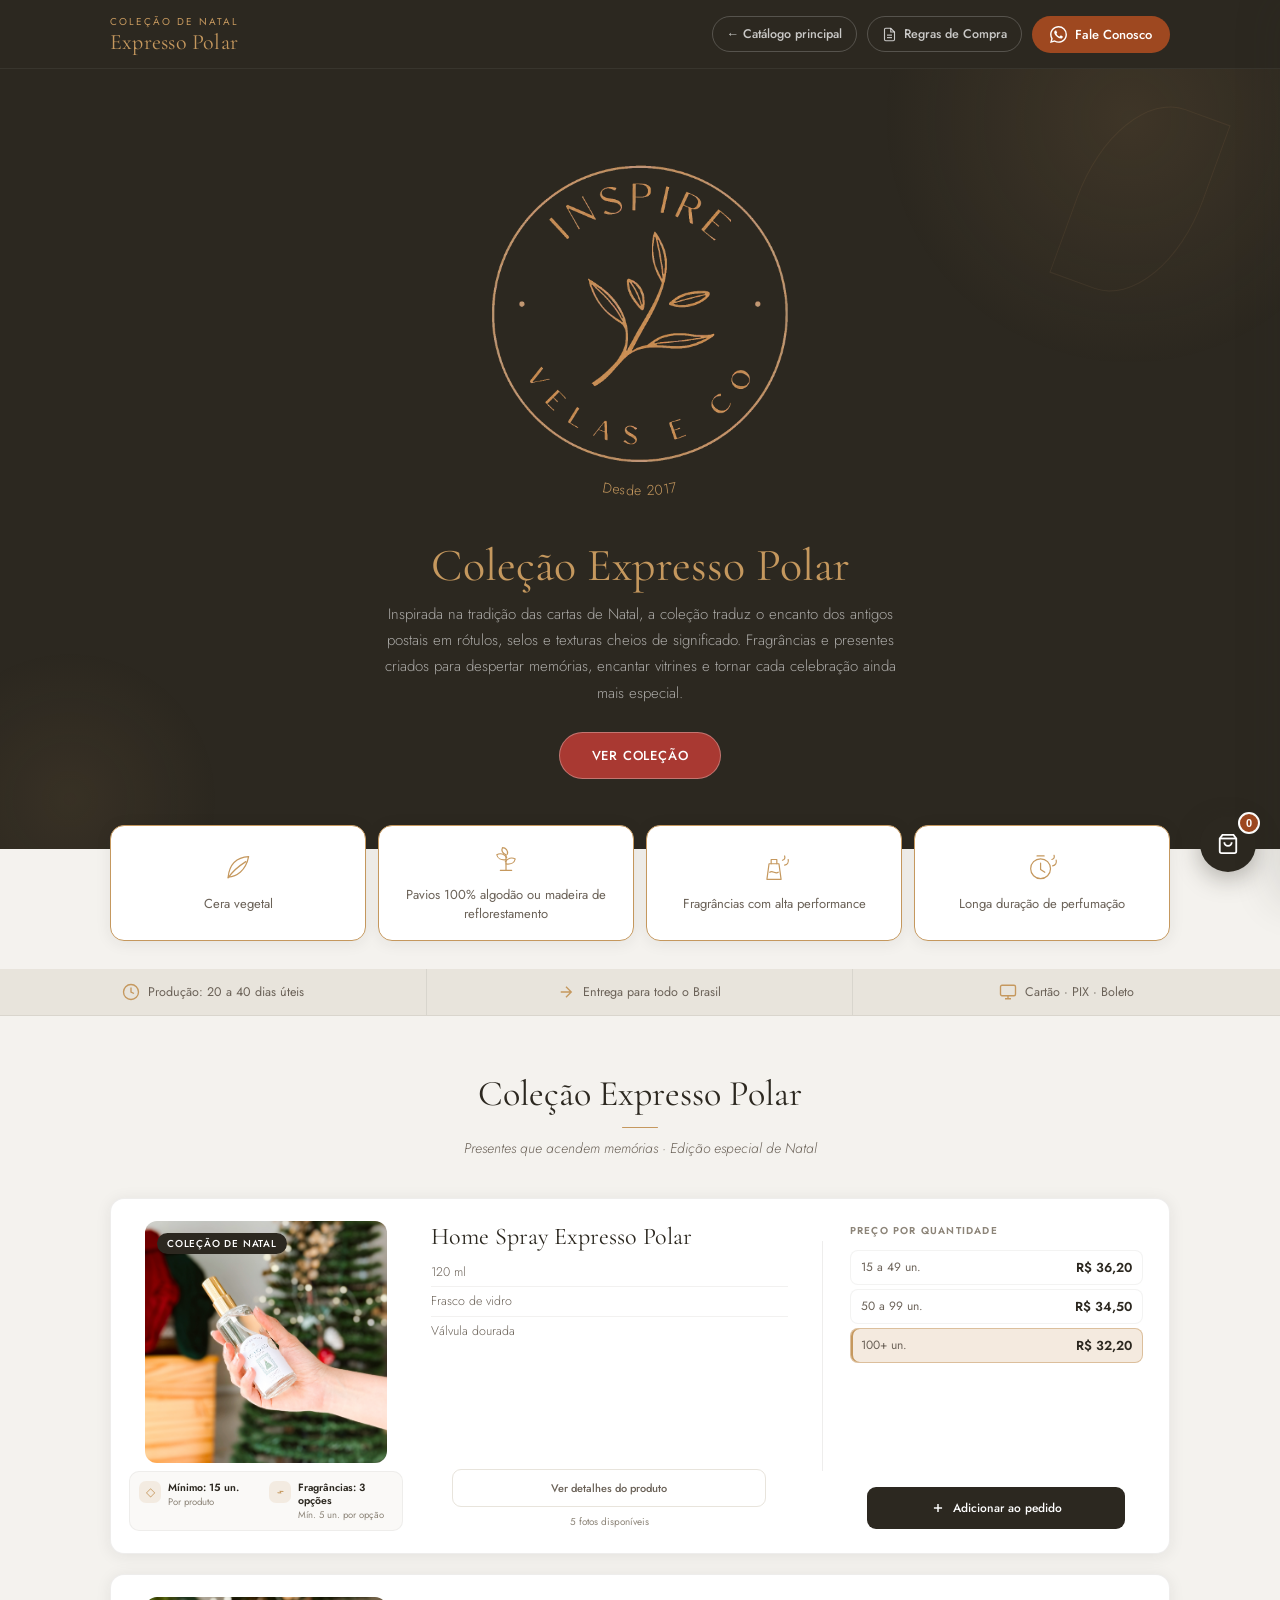
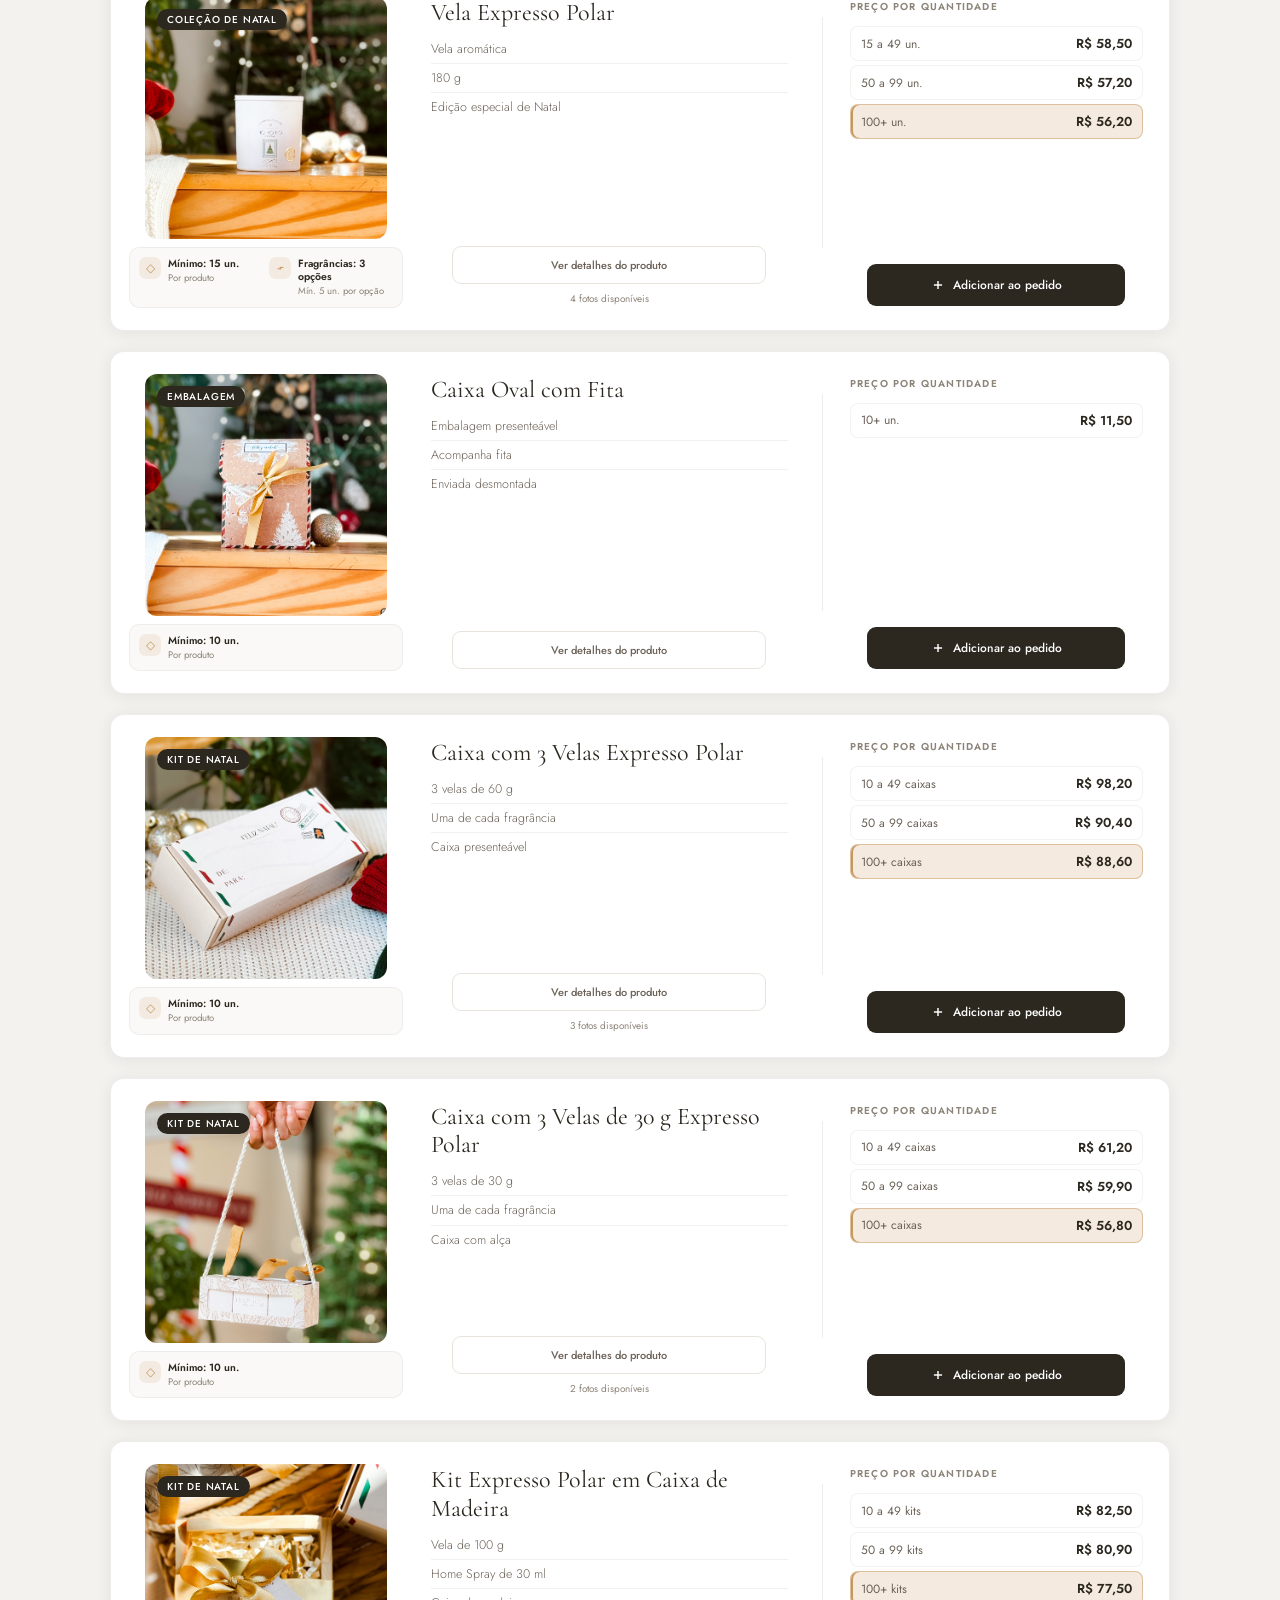
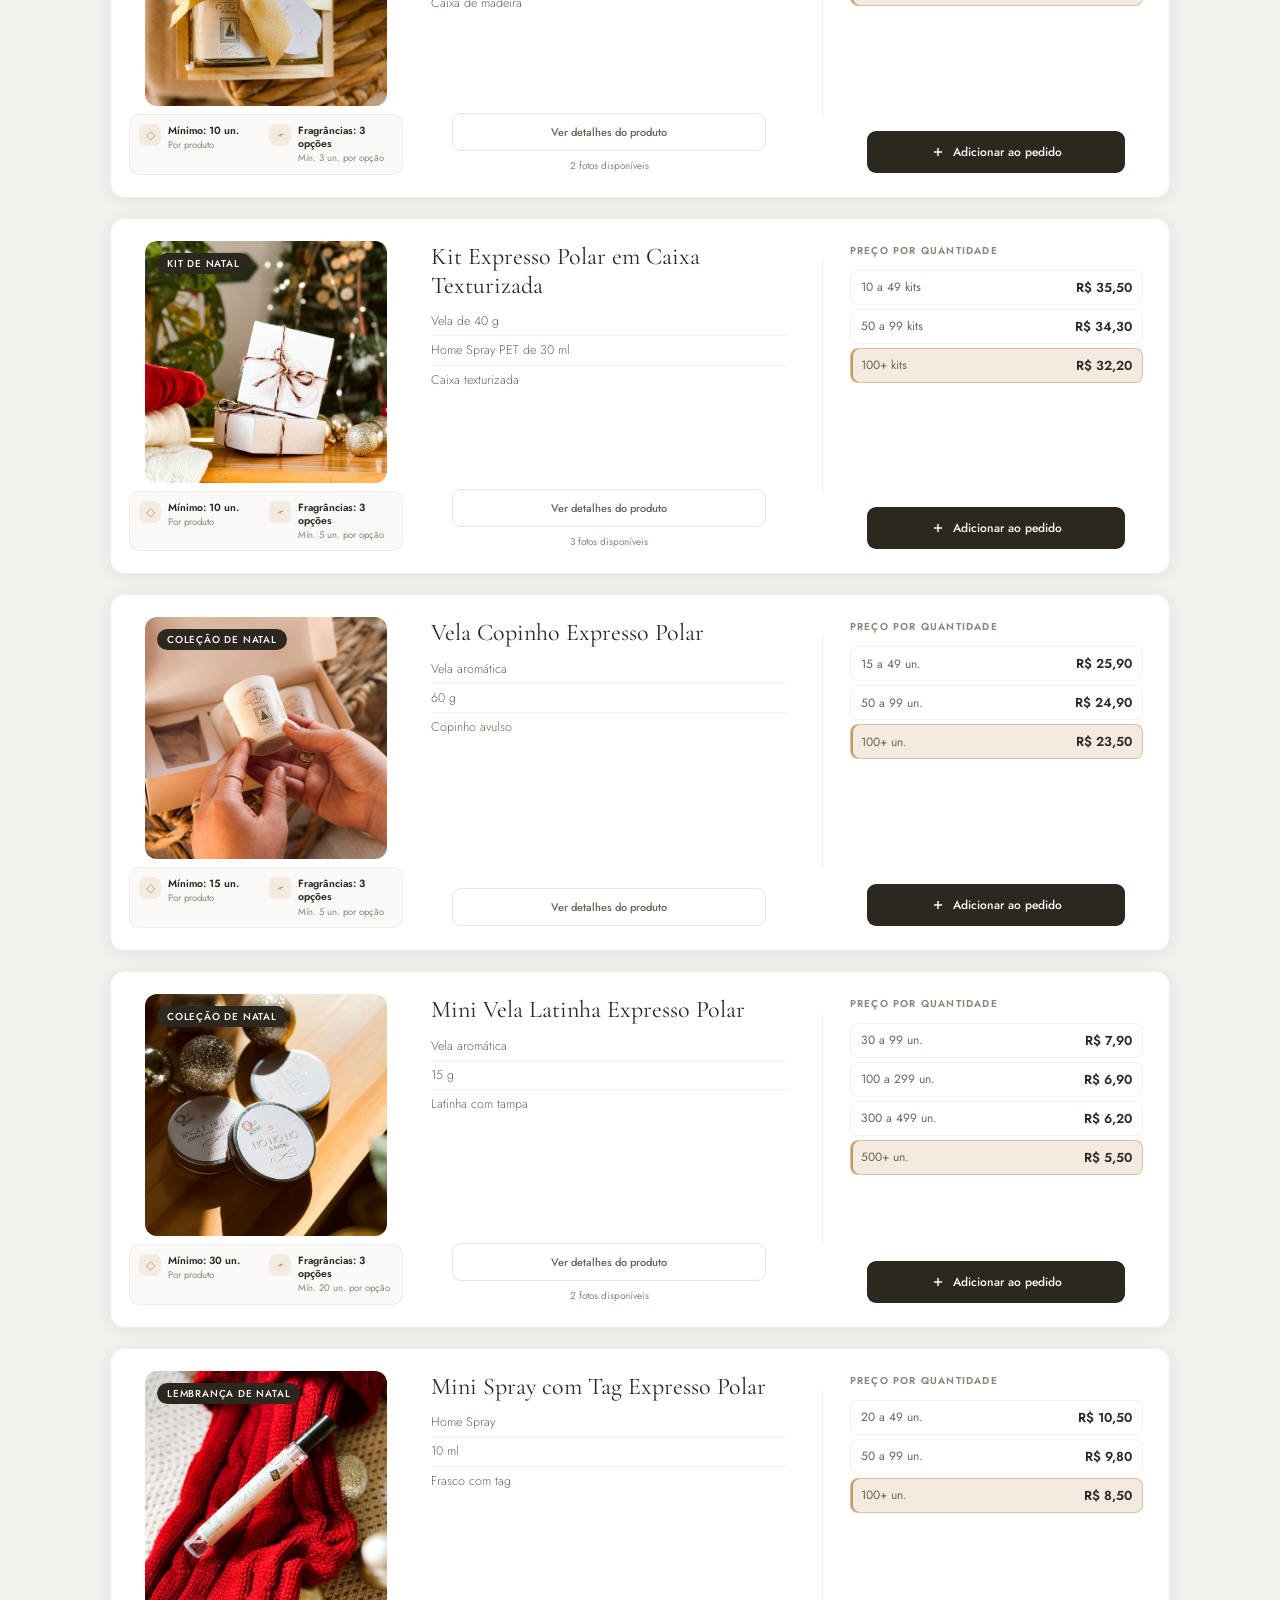
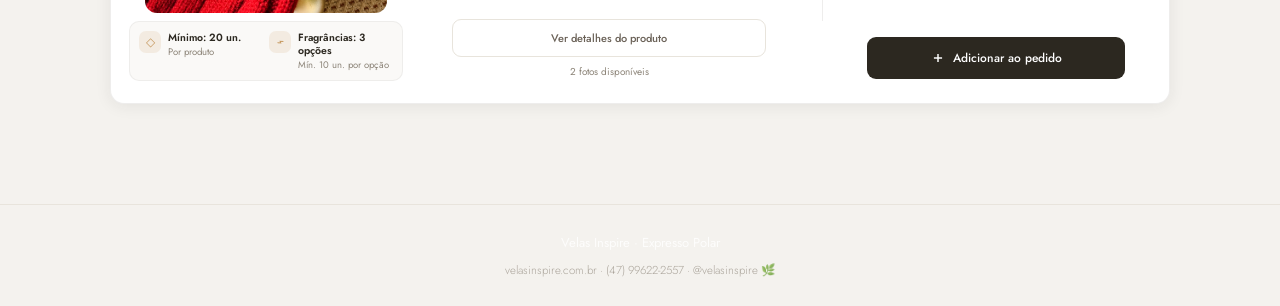
==== expresso-polar.html @ 855b92b9 "Ajuste fotos" ====
<!DOCTYPE html>
<html lang="pt-BR">
<head>
  <meta charset="UTF-8" />
  <meta name="viewport" content="width=device-width, initial-scale=1.0" />
  <title>Expresso Polar — Coleção de Natal | Velas Inspire</title>
  <link rel="icon" type="image/png" href="assets/images/brand/favicon-inspire.png" />
  <link rel="apple-touch-icon" href="assets/images/brand/favicon-inspire.png" />
  <link rel="stylesheet" href="css/styles.css" />
  <link rel="preconnect" href="https://fonts.googleapis.com">
  <link rel="preconnect" href="https://fonts.gstatic.com" crossorigin>
  <link href="https://fonts.googleapis.com/css2?family=Cormorant+Garamond:ital,wght@0,300;0,400;0,600;1,300;1,400&family=Jost:wght@300;400;500;600&display=swap" rel="stylesheet">
</head>
<body data-catalog="christmas">

  <header class="header">
    <div class="header-inner">
      <div class="brand">
        <span class="brand-eyebrow">Coleção de Natal</span>
        <h1 class="brand-name">Expresso Polar</h1>
      </div>
      <div class="header-actions"><a href="index.html" class="btn-header-rules">← Catálogo principal</a>
        <a href="regras.html" class="btn-header-rules">
          <svg viewBox="0 0 24 24" fill="none" stroke="currentColor" stroke-width="1.8" width="15" height="15"><path d="M14 2H6a2 2 0 00-2 2v16a2 2 0 002 2h12a2 2 0 002-2V8z"/><polyline points="14 2 14 8 20 8"/><line x1="16" y1="13" x2="8" y2="13"/><line x1="16" y1="17" x2="8" y2="17"/></svg>
          <span>Regras de Compra</span>
        </a>
        <a href="#" class="btn-header-wa" id="btn-header-wa">
          <svg viewBox="0 0 24 24" fill="currentColor" width="17" height="17"><path d="M17.472 14.382c-.297-.149-1.758-.867-2.03-.967-.273-.099-.471-.148-.67.15-.197.297-.767.966-.94 1.164-.173.199-.347.223-.644.075-.297-.15-1.255-.463-2.39-1.475-.883-.788-1.48-1.761-1.653-2.059-.173-.297-.018-.458.13-.606.134-.133.298-.347.446-.52.149-.174.198-.298.298-.497.099-.198.05-.371-.025-.52-.075-.149-.669-1.612-.916-2.207-.242-.579-.487-.5-.669-.51-.173-.008-.371-.01-.57-.01-.198 0-.52.074-.792.372-.272.297-1.04 1.016-1.04 2.479 0 1.462 1.065 2.875 1.213 3.074.149.198 2.096 3.2 5.077 4.487.709.306 1.262.489 1.694.625.712.227 1.36.195 1.871.118.571-.085 1.758-.719 2.006-1.413.248-.694.248-1.289.173-1.413-.074-.124-.272-.198-.57-.347m-5.421 7.403h-.004a9.87 9.87 0 01-5.031-1.378l-.361-.214-3.741.982.998-3.648-.235-.374a9.86 9.86 0 01-1.51-5.26c.001-5.45 4.436-9.884 9.888-9.884 2.64 0 5.122 1.03 6.988 2.898a9.825 9.825 0 012.893 6.994c-.003 5.45-4.437 9.884-9.885 9.884m8.413-18.297A11.815 11.815 0 0012.05 0C5.495 0 .16 5.335.157 11.892c0 2.096.547 4.142 1.588 5.945L.057 24l6.305-1.654a11.882 11.882 0 005.683 1.448h.005c6.554 0 11.89-5.335 11.893-11.893a11.821 11.821 0 00-3.48-8.413z"/></svg>
          <span>Fale Conosco</span>
        </a>
      </div>
    </div>
  </header>

  <section class="hero">
    <div class="hero-content">
      <div class="hero-brandmark">
        <img class="hero-logo" src="assets/images/brand/submarca-inspire-transparente-final.png" alt="Inspire Velas e Co." />
        <svg class="hero-since" viewBox="0 0 400 72" role="img" aria-label="Desde 2017">
          <defs>
            <path id="hero-since-curve" d="M 92 12 Q 200 62 308 12" />
          </defs>
          <text fill="#C5985E">
            <textPath href="#hero-since-curve" startOffset="50%" text-anchor="middle" fill="#C5985E">Desde 2017</textPath>
          </text>
        </svg>
      </div>
      <h2 class="christmas-hero-title">Coleção Expresso Polar</h2>
      <p class="hero-desc christmas-hero-copy" id="hero-desc">Inspirada na tradição das cartas de Natal, a coleção traduz o encanto dos antigos postais em rótulos, selos e texturas cheios de significado. Fragrâncias e presentes criados para despertar memórias, encantar vitrines e tornar cada celebração ainda mais especial.</p>
      <a href="#catalogo" class="btn-hero">Ver coleção</a>
    </div>
    <div class="hero-deco" aria-hidden="true">
      <div class="deco-circle deco-c1"></div>
      <div class="deco-circle deco-c2"></div>
      <div class="deco-leaf deco-l1"></div>
    </div>
  </section>

  <div class="brand-pillars" aria-label="Diferenciais dos produtos">
    <div class="brand-pillar">
      <svg viewBox="0 0 48 48" aria-hidden="true">
        <path d="M39 8C23 9 12 18 10 37c12-1 25-9 29-29Z" />
        <path d="M10 38c6-9 14-16 25-23" />
      </svg>
      <span>Cera vegetal</span>
    </div>
    <div class="brand-pillar">
      <svg viewBox="0 0 48 48" aria-hidden="true">
        <path d="M24 40V18" />
        <path d="M24 18c-5-2-7-6-5-10 5 0 8 4 7 9" />
        <path d="M24 25c-7 1-12-2-13-7 5-3 11-1 14 4" />
        <path d="M24 31c7 1 12-2 13-7-5-3-11-1-14 4" />
        <path d="M16 40h16" />
      </svg>
      <span>Pavios 100% algodão ou madeira de reflorestamento</span>
    </div>
    <div class="brand-pillar">
      <svg viewBox="0 0 48 48" aria-hidden="true">
        <path d="M17 18h14l3 22H14l3-22Z" />
        <path d="M20 18v-6h8v6" />
        <path d="M18 30c4-3 8 3 12 0" />
        <path d="M36 13c3-1 4-3 3-6M39 20c4-1 6-4 5-8" />
      </svg>
      <span>Fragrâncias com alta performance</span>
    </div>
    <div class="brand-pillar">
      <svg viewBox="0 0 48 48" aria-hidden="true">
        <circle cx="22" cy="25" r="14" />
        <path d="M22 17v9l6 4M17 7h10" />
        <path d="M38 12c3-1 4-3 3-6M39 21c4-1 6-4 5-8" />
      </svg>
      <span>Longa duração de perfumação</span>
    </div>
  </div>

  <div class="info-banners">
    <div class="info-item">
      <svg viewBox="0 0 24 24" fill="none" stroke="currentColor" stroke-width="1.8" width="18" height="18"><circle cx="12" cy="12" r="10"/><path d="M12 6v6l4 2"/></svg>
      <span>Produção: 20 a 40 dias úteis</span>
    </div>
    <div class="info-item">
      <svg viewBox="0 0 24 24" fill="none" stroke="currentColor" stroke-width="1.8" width="18" height="18"><path d="M5 12h14M12 5l7 7-7 7"/></svg>
      <span>Entrega para todo o Brasil</span>
    </div>
    <div class="info-item">
      <svg viewBox="0 0 24 24" fill="none" stroke="currentColor" stroke-width="1.8" width="18" height="18"><rect x="2" y="3" width="20" height="14" rx="2"/><path d="M8 21h8M12 17v4"/></svg>
      <span>Cartão · PIX · Boleto</span>
    </div>
  </div>


  <main class="catalog-section" id="catalogo">
    <div class="catalog-header">
      <h2 class="section-title">Coleção Expresso Polar</h2>
      <p class="section-sub">Presentes que acendem memórias · Edição especial de Natal</p>
    </div>
    <div class="products-grid" id="products-grid"></div>
  </main>

  <!-- CARRINHO -->
  <aside class="cart-panel" id="cart-panel" aria-label="Carrinho">
    <div class="cart-header">
      <h3>Seu pedido</h3>
      <button class="cart-close" id="cart-close" aria-label="Fechar">✕</button>
    </div>

    <div class="cart-purchase-type">
      <div class="cpt-label">
        <svg viewBox="0 0 24 24" fill="none" stroke="currentColor" stroke-width="1.8" width="14" height="14"><path d="M20 7H4a2 2 0 00-2 2v6a2 2 0 002 2h16a2 2 0 002-2V9a2 2 0 00-2-2z"/><path d="M16 21V5a2 2 0 00-2-2h-4a2 2 0 00-2 2v16"/></svg>
        Tipo de compra
      </div>
      <div class="cpt-selector">
        <button class="cpt-btn cpt-btn--active" id="cpt-inspire" onclick="setPurchaseType('inspire')">Inspire</button>
        <button class="cpt-btn" id="cpt-whitelabel" onclick="setPurchaseType('whitelabel')">White Label</button>
      </div>
      <div class="cpt-rules" id="cpt-rules">
        <span id="cpt-rule-text"></span>
        <a href="regras.html" class="cpt-rules-link" target="_blank">Ver todas as regras →</a>
      </div>
    </div>

    <div class="order-progress" id="order-progress">
      <div class="order-progress-top">
        <span class="order-progress-label">Faltam <strong id="order-missing">R$ 0,00</strong> para o pedido mínimo</span>
        <span class="order-progress-min" id="order-progress-min"></span>
      </div>
      <div class="order-progress-bar-wrap">
        <div class="order-progress-bar" id="order-progress-bar" style="width:0%"></div>
      </div>
    </div>

    <div class="cart-items" id="cart-items">
      <p class="cart-empty">Nenhum produto adicionado ainda.</p>
    </div>

    <div class="cart-footer">
      <div class="cart-total-row">
        <span>Total estimado</span>
        <strong id="cart-total">R$ 0,00</strong>
      </div>
      <label class="cart-rules-check">
        <input type="checkbox" id="cart-rules-agreed" onchange="renderCart()" />
        <span>Li e concordo com as <a href="regras.html" target="_blank">Regras de Compra</a></span>
      </label>
      <button class="btn-whatsapp-cart" id="btn-whatsapp-cart" disabled>
        <svg viewBox="0 0 24 24" fill="currentColor" width="20" height="20"><path d="M17.472 14.382c-.297-.149-1.758-.867-2.03-.967-.273-.099-.471-.148-.67.15-.197.297-.767.966-.94 1.164-.173.199-.347.223-.644.075-.297-.15-1.255-.463-2.39-1.475-.883-.788-1.48-1.761-1.653-2.059-.173-.297-.018-.458.13-.606.134-.133.298-.347.446-.52.149-.174.198-.298.298-.497.099-.198.05-.371-.025-.52-.075-.149-.669-1.612-.916-2.207-.242-.579-.487-.5-.669-.51-.173-.008-.371-.01-.57-.01-.198 0-.52.074-.792.372-.272.297-1.04 1.016-1.04 2.479 0 1.462 1.065 2.875 1.213 3.074.149.198 2.096 3.2 5.077 4.487.709.306 1.262.489 1.694.625.712.227 1.36.195 1.871.118.571-.085 1.758-.719 2.006-1.413.248-.694.248-1.289.173-1.413-.074-.124-.272-.198-.57-.347m-5.421 7.403h-.004a9.87 9.87 0 01-5.031-1.378l-.361-.214-3.741.982.998-3.648-.235-.374a9.86 9.86 0 01-1.51-5.26c.001-5.45 4.436-9.884 9.888-9.884 2.64 0 5.122 1.03 6.988 2.898a9.825 9.825 0 012.893 6.994c-.003 5.45-4.437 9.884-9.885 9.884m8.413-18.297A11.815 11.815 0 0012.05 0C5.495 0 .16 5.335.157 11.892c0 2.096.547 4.142 1.588 5.945L.057 24l6.305-1.654a11.882 11.882 0 005.683 1.448h.005c6.554 0 11.89-5.335 11.893-11.893a11.821 11.821 0 00-3.48-8.413z"/></svg>
        Enviar pedido pelo WhatsApp
      </button>
      <p class="cart-note" id="cart-note">Pedido mínimo Inspire: R$ 1.000,00 · Produção iniciada após confirmação.</p>
    </div>
  </aside>

  <div class="overlay" id="overlay"></div>

  <button class="fab-cart" id="fab-cart" aria-label="Abrir carrinho">
    <svg viewBox="0 0 24 24" fill="none" stroke="currentColor" stroke-width="2" width="22" height="22"><path d="M6 2L3 6v14a2 2 0 002 2h14a2 2 0 002-2V6l-3-4z"/><line x1="3" y1="6" x2="21" y2="6"/><path d="M16 10a4 4 0 01-8 0"/></svg>
    <span class="fab-badge" id="fab-badge">0</span>
  </button>

  <!-- MODAL EDITORIAL — DETALHES DO PRODUTO -->
  <div class="details-modal-overlay" id="details-modal-overlay">
    <article class="details-modal" role="dialog" aria-modal="true" aria-labelledby="details-modal-name">
      <button class="details-modal-close" id="details-modal-close" type="button" aria-label="Fechar detalhes">✕</button>
      <div class="details-modal-gallery">
        <div class="details-modal-main-image">
          <img id="details-modal-main-image" src="" alt="">
        </div>
        <div class="details-modal-thumbs" id="details-modal-thumbs"></div>
      </div>
      <div class="details-modal-content">
        <span class="details-modal-tag" id="details-modal-tag"></span>
        <h2 id="details-modal-name"></h2>
        <div class="details-modal-summary" id="details-modal-summary"></div>
        <div class="details-modal-section" id="details-modal-benefits" hidden></div>
        <div class="details-modal-section" id="details-modal-usage" hidden></div>
        <div class="details-modal-section" id="details-modal-care" hidden></div>
        <div class="details-modal-tip" id="details-modal-tip" hidden></div>
        <div class="details-modal-technical">
          <h4>Características</h4>
          <p id="details-modal-technical"></p>
        </div>
        <button class="details-modal-add" id="details-modal-add" type="button">
          <svg viewBox="0 0 24 24" fill="none" stroke="currentColor" stroke-width="2.5" width="15" height="15"><line x1="12" y1="5" x2="12" y2="19"/><line x1="5" y1="12" x2="19" y2="12"/></svg>
          Adicionar ao pedido
        </button>
      </div>
    </article>
  </div>

  <!-- MODAL PRODUTO -->
  <div class="product-modal-overlay" id="product-modal-overlay">
    <div class="product-modal" id="product-modal">
      <button class="modal-close">✕</button>
      <div class="modal-img-wrap" id="modal-gallery">
        <div class="modal-gallery-track" id="modal-gallery-track"></div>
        <button class="modal-gallery-arrow modal-gallery-arrow--prev" id="modal-gallery-prev" type="button" aria-label="Foto anterior">‹</button>
        <button class="modal-gallery-arrow modal-gallery-arrow--next" id="modal-gallery-next" type="button" aria-label="Próxima foto">›</button>
        <div class="modal-gallery-dots" id="modal-gallery-dots" aria-label="Navegação das fotos"></div>
      </div>
      <div class="modal-body">
        <div class="modal-tag" id="modal-tag"></div>
        <h3 class="modal-name" id="modal-name"></h3>
        <p class="modal-detail" id="modal-detail"></p>

        <!-- Seletor de tipo de compra no modal -->
        <div class="modal-purchase-type" id="modal-purchase-type">
          <div class="mpt-header">
            <svg viewBox="0 0 24 24" fill="none" stroke="currentColor" stroke-width="1.8" width="14" height="14"><path d="M20 7H4a2 2 0 00-2 2v6a2 2 0 002 2h16a2 2 0 002-2V9a2 2 0 00-2-2z"/><path d="M16 21V5a2 2 0 00-2-2h-4a2 2 0 00-2 2v16"/></svg>
            <span>Tipo de compra <em class="mpt-required">*obrigatório</em></span>
          </div>
          <div class="mpt-selector">
            <button class="mpt-btn" id="mpt-inspire" onclick="setModalPurchaseType('inspire')">
              <strong class="mpt-btn-title">Inspire</strong>
              <span class="mpt-btn-sub">Linha padrão</span>
            </button>
            <button class="mpt-btn" id="mpt-whitelabel" onclick="setModalPurchaseType('whitelabel')">
              <strong class="mpt-btn-title">White Label</strong>
              <span class="mpt-btn-sub">Personalizado</span>
            </button>
          </div>
          <div class="mpt-rules-info" id="mpt-rules-info" style="display:none">
            <div class="mpt-rule-item" id="mpt-rule-minqty">
              <svg viewBox="0 0 24 24" fill="none" stroke="currentColor" stroke-width="2" width="12" height="12"><path d="M20 7H4a2 2 0 00-2 2v6a2 2 0 002 2h16a2 2 0 002-2V9a2 2 0 00-2-2z"/></svg>
              <span id="mpt-rule-minqty-text"></span>
            </div>
            <div class="mpt-rule-item" id="mpt-rule-fragqty">
              <svg viewBox="0 0 24 24" fill="none" stroke="currentColor" stroke-width="2" width="12" height="12"><path d="M12 22s8-4 8-10V5l-8-3-8 3v7c0 6 8 10 8 10z"/></svg>
              <span id="mpt-rule-fragqty-text"></span>
            </div>
            <div class="mpt-rule-item" id="mpt-rule-minorder">
              <svg viewBox="0 0 24 24" fill="none" stroke="currentColor" stroke-width="2" width="12" height="12"><rect x="2" y="3" width="20" height="14" rx="2"/><path d="M8 21h8M12 17v4"/></svg>
              <span id="mpt-rule-minorder-text"></span>
            </div>
          </div>
        </div>

        <div class="modal-tiers" id="modal-tiers"></div>
        <p class="modal-minqty" id="modal-minqty"></p>

        <div class="modal-fragrance-wrap" id="modal-fragrance-wrap">
          <label class="modal-label">Fragrância <span class="modal-label-min" id="modal-fragrance-min-label"></span></label>
          <div class="fragrance-grid" id="modal-fragrances"></div>
        </div>

        <div class="modal-qty-wrap">
          <label class="modal-label">Quantidade total</label>
          <p class="qty-derived-hint" id="qty-derived-hint" style="display:none">Controlada pela soma das fragrâncias abaixo</p>
          <div class="qty-control">
            <button class="qty-btn" id="modal-qty-dec">−</button>
            <input type="number" class="qty-value qty-input" id="modal-qty-val" value="1" min="1" inputmode="numeric" onfocus="this.select()" onkeydown="if(event.key==='Enter') this.blur()" />
            <button class="qty-btn" id="modal-qty-inc">+</button>
          </div>
          <span class="modal-active-price" id="modal-active-price"></span>
        </div>

        <button class="btn-add-modal" id="btn-add-modal">
          <svg viewBox="0 0 24 24" fill="none" stroke="currentColor" stroke-width="2.5" width="16" height="16"><line x1="12" y1="5" x2="12" y2="19"/><line x1="5" y1="12" x2="19" y2="12"/></svg>
          Selecione o tipo de compra
        </button>
      </div>
    </div>
  </div>

  <div class="img-modal" id="img-modal">
    <button class="img-modal-close">✕</button>
    <img id="img-modal-src" src="" alt="" />
  </div>

  <div class="toast" id="toast"></div>

  <footer class="footer">
    <p>Velas Inspire · Expresso Polar</p>
    <p class="footer-sub">velasinspire.com.br · (47) 99622-2557 · @velasinspire 🌿</p>
  </footer>

  <script src="scripts/ui.js" defer></script>
  <script src="scripts/products.js" defer></script>
  <script src="scripts/cart.js" defer></script>
  <script src="scripts/whatsapp.js" defer></script>
  <script src="scripts/main.js" defer></script>
</body>
</html>
---- css/styles.css ----
/* ================================================
   INSPIRE — Memórias Afetivas · Ed. 2026
   Estética: Refined Linen — off-white, sage, stone
   Fontes: Playfair Display + Jost
   ================================================ */

:root {
  --linen:       #F4F2EE;
  --linen-dark:  #E8E4DC;
  --stone:       #8C8478;
  --stone-dark:  #5C5449;
  --brand-gold:  #C5985E;
  --terracotta:  #9E4820;
  --sage:        var(--terracotta);
  --sage-light:  var(--brand-gold);
  --sage-dark:   #743318;
  --ink:         #2C2820;
  --ink-soft:    #6B6258;
  --white:       #FFFFFF;
  --shadow:      0 2px 16px rgba(44,40,32,0.08);
  --shadow-lg:   0 8px 40px rgba(44,40,32,0.14);
  --radius:      14px;
  --radius-sm:   8px;
  --transition:  0.3s cubic-bezier(0.4,0,0.2,1);
}

*, *::before, *::after { box-sizing: border-box; margin: 0; padding: 0; }
html { scroll-behavior: smooth; }
body { font-family: 'Jost', sans-serif; background: var(--linen); color: var(--ink); min-height: 100vh; overflow-x: hidden; }
a { text-decoration: none; color: inherit; }
img { max-width: 100%; display: block; }
button:focus-visible, a:focus-visible, input:focus-visible {
  outline: 3px solid var(--brand-gold);
  outline-offset: 3px;
}

/* ——— HEADER ——— */
.header {
  position: sticky; top: 0; z-index: 100;
  background: var(--ink);
  border-bottom: 1px solid rgba(255,255,255,0.06);
}
.header-inner {
  max-width: 1100px; margin: 0 auto;
  padding: 14px 20px;
  display: flex; align-items: center; justify-content: space-between; gap: 12px;
}
.brand { display: flex; flex-direction: column; gap: 1px; }
.brand-eyebrow {
  font-size: 10px; font-weight: 400;
  letter-spacing: 0.2em; text-transform: uppercase;
  color: rgba(255,255,255,0.45);
}
.brand-name {
  font-family: 'Cormorant Garamond', serif;
  font-size: 22px; font-weight: 400;
  color: var(--white); letter-spacing: 0.01em; line-height: 1.1;
}
.btn-header-wa {
  display: flex; align-items: center; gap: 8px;
  background: var(--sage); color: var(--white);
  padding: 9px 18px; border-radius: 100px;
  font-size: 13px; font-weight: 500;
  transition: var(--transition); white-space: nowrap; cursor: pointer;
}
.btn-header-wa:hover { background: var(--sage-dark); transform: translateY(-1px); }

/* ——— HERO ——— */
.hero {
  position: relative; overflow: hidden;
  background: var(--ink);
  padding: 80px 20px 70px;
  display: flex; align-items: center; min-height: 400px;
}
.hero-content {
  position: relative; z-index: 2;
  max-width: 540px; margin: 0 auto; text-align: center;
  animation: fadeUp 0.9s ease both;
}
.hero-brandmark {
  width: min(330px, 76vw);
  margin: 0 auto 16px;
}
.hero-logo {
  width: 100%;
  height: auto;
}
.hero-since {
  display: block;
  width: 100%;
  height: auto;
  margin-top: -14px;
  overflow: visible;
}
.hero-since text {
  fill: var(--brand-gold);
  color: var(--brand-gold);
  font-family: 'Jost', sans-serif;
  font-size: 17px;
  font-weight: 300;
  letter-spacing: 0.04em;
}
.hero-eyebrow {
  display: inline-block;
  font-size: 11px; font-weight: 400;
  letter-spacing: 0.22em; text-transform: uppercase;
  color: var(--sage-light);
  margin-bottom: 20px;
}
.hero-title {
  font-family: 'Cormorant Garamond', serif;
  font-size: clamp(46px, 8vw, 72px);
  font-weight: 400; line-height: 1.05;
  color: var(--white); margin-bottom: 20px;
}
.hero-title em { color: var(--sage-light); font-style: italic; }
.hero-desc {
  font-size: 15px; color: rgba(255,255,255,0.6);
  line-height: 1.75; max-width: 400px; margin: 0 auto 30px;
  font-weight: 300;
}
.btn-hero {
  display: inline-block;
  border: 1px solid rgba(255,255,255,0.3);
  color: var(--white);
  padding: 13px 32px; border-radius: 100px;
  font-size: 13px; font-weight: 500;
  letter-spacing: 0.06em; text-transform: uppercase;
  transition: var(--transition);
}
.btn-hero:hover { background: rgba(255,255,255,0.08); transform: translateY(-2px); }

/* Hero decorations */
.hero-deco { position: absolute; inset: 0; pointer-events: none; z-index: 1; }
.deco-circle {
  position: absolute; border-radius: 50%;
  background: radial-gradient(circle, var(--brand-gold), transparent 70%);
  opacity: 0.12;
}
.deco-c1 { width: 500px; height: 500px; top: -200px; right: -100px; }
.deco-c2 { width: 300px; height: 300px; bottom: -100px; left: -80px; opacity: 0.08; }
.deco-leaf {
  position: absolute;
  width: 120px; height: 200px;
  border-radius: 60% 0 60% 0;
  border: 1px solid rgba(197,152,94,0.24);
  top: 30px; right: 80px;
  transform: rotate(20deg);
  opacity: 0.4;
}

/* ——— DIFERENCIAIS DA MARCA ——— */
.brand-pillars {
  max-width: 1100px;
  margin: -24px auto 28px;
  padding: 0 20px;
  position: relative;
  z-index: 3;
  display: grid;
  grid-template-columns: repeat(4, minmax(0, 1fr));
  gap: 12px;
}
.brand-pillar {
  min-height: 86px;
  padding: 16px;
  display: flex;
  flex-direction: column;
  gap: 10px;
  align-items: center;
  justify-content: center;
  text-align: center;
  background: var(--white);
  border: 1px solid var(--brand-gold);
  border-radius: var(--radius);
  box-shadow: var(--shadow);
  color: var(--ink-soft);
  font-size: 13px;
  line-height: 1.45;
}
.brand-pillar svg {
  width: 34px;
  height: 34px;
  flex: 0 0 auto;
  fill: none;
  stroke: var(--brand-gold);
  stroke-width: 1.7;
  stroke-linecap: round;
  stroke-linejoin: round;
}

/* ——— INFO BANNERS ——— */
.info-banners {
  display: grid;
  grid-template-columns: repeat(3, minmax(0, 1fr));
  align-items: stretch;
  background: var(--linen-dark);
  border-bottom: 1px solid rgba(44,40,32,0.08);
}
.info-item {
  display: flex; align-items: center; justify-content: center; gap: 8px;
  padding: 14px 24px;
  text-align: center;
  font-size: 12.5px; font-weight: 400; color: var(--ink-soft);
  border-right: 1px solid rgba(44,40,32,0.08);
}
.info-item:last-child { border-right: none; }
.info-item svg { color: var(--brand-gold); flex-shrink: 0; }

/* ——— CATALOG ——— */
.catalog-section { max-width: 1100px; margin: 0 auto; padding: 56px 20px 100px; }
.catalog-header { text-align: center; margin-bottom: 40px; }
.section-title {
  font-family: 'Cormorant Garamond', serif;
  font-size: 36px; font-weight: 400; color: var(--ink);
}
.section-title::after {
  content: ''; display: block; width: 36px; height: 1px;
  background: var(--brand-gold); margin: 12px auto 0; border-radius: 1px;
}
.section-sub { font-size: 14px; color: var(--ink-soft); margin-top: 10px; font-weight: 300; font-style: italic; }

/* ——— PRODUCT GRID ——— */
.products-grid {
  display: grid;
  grid-template-columns: 1fr;
  gap: 20px;
}

/* ——— PRODUCT CARD ——— */
.product-card {
  background: var(--white);
  border: 1px solid rgba(92,84,73,0.10);
  border-radius: var(--radius);
  overflow: hidden;
  box-shadow: var(--shadow);
  display: grid;
  grid-template-columns: 310px minmax(0, 1fr);
  min-height: 280px;
  transition: var(--transition);
  cursor: pointer;
  animation: fadeUp 0.6s ease both;
}
.product-card:hover { transform: translateY(-4px); box-shadow: var(--shadow-lg); }

.card-media {
  padding: 22px 18px;
  display: flex; flex-direction: column; justify-content: center; gap: 8px;
  min-width: 0;
}
.card-image-wrap {
  position: relative; overflow: hidden;
  align-self: center;
  width: 242px; height: 242px; min-height: 0;
  margin: 0 auto;
  border-radius: 12px;
  background: var(--linen);
}
.card-image-wrap img {
  width: 100%; height: 100%; object-fit: cover;
  transition: transform 0.5s ease;
}
.product-card:hover .card-image-wrap img { transform: scale(1.05); }

.card-badge {
  position: absolute; top: 12px; left: 12px;
  background: var(--ink); color: var(--white);
  font-size: 10px; font-weight: 500;
  letter-spacing: 0.08em; text-transform: uppercase;
  padding: 3px 10px; border-radius: 100px;
}

.card-body {
  padding: 24px 26px 24px 10px;
  display: grid;
  grid-template-columns: minmax(260px, 1fr) minmax(280px, .9fr);
  align-items: stretch;
  gap: 34px;
  min-width: 0;
}
.card-info, .card-commerce { min-width: 0; }
.card-info { display: flex; flex-direction: column; justify-content: center; gap: 12px; }
.card-commerce {
  position: relative;
  display: flex; flex-direction: column; gap: 10px;
  padding-left: 28px;
}
.card-commerce::before {
  content: ''; position: absolute; left: 0; top: 18px; bottom: 58px;
  width: 1px; background: rgba(92,84,73,0.10);
}
.card-info-actions { margin-top: auto; display: flex; flex-direction: column; align-items: center; gap: 7px; padding-top: 12px; }
.card-notes {
  display: grid; grid-template-columns: repeat(2, minmax(0, 1fr)); gap: 6px;
  padding: 9px; background: #FAF9F7; border: 1px solid rgba(92,84,73,0.07);
  border-radius: 10px;
}

.card-name {
  font-family: 'Cormorant Garamond', serif;
  font-size: 24px; font-weight: 400; color: var(--ink); line-height: 1.2;
}
.card-detail { display: flex; flex-direction: column; gap: 5px; font-size: 12.5px; color: var(--ink-soft); line-height: 1.45; font-weight: 300; }
.card-detail span { display: block; }
.card-detail span + span { padding-top: 5px; border-top: 1px solid rgba(92,84,73,0.08); }
.card-section-label {
  font-size: 10px; font-weight: 600; letter-spacing: .12em;
  text-transform: uppercase; color: var(--stone);
}

/* Faixas de preço no card */
.card-tiers { display: flex; flex-direction: column; gap: 4px; margin-top: 2px; }
.card-tier {
  display: flex; justify-content: space-between; align-items: center;
  font-size: 12px; color: var(--ink-soft);
  min-height: 34px; padding: 7px 10px; background: var(--white);
  border: 1px solid rgba(92,84,73,0.07);
  border-radius: var(--radius-sm);
}
.card-tier--best { background: rgba(197,152,94,0.20); border-color: rgba(197,152,94,0.52); box-shadow: inset 2px 0 0 var(--brand-gold); }
.card-tier-price { font-weight: 600; color: var(--ink); font-size: 13px; }

.card-minqty {
  font-size: 10.5px; color: var(--ink-soft);
  font-weight: 400; letter-spacing: 0;
  display: grid; grid-template-columns: 22px minmax(0, 1fr); align-items: start; gap: 7px;
}
.card-minqty strong { display: block; color: var(--ink); font-weight: 600; margin-bottom: 2px; line-height: 1.25; }
.card-minqty small { display: block; color: var(--stone); font-size: 9.5px; line-height: 1.3; }
.card-note-icon {
  width: 22px; height: 22px; border-radius: 7px;
  background: rgba(197,152,94,0.14); position: relative;
}
.card-note-icon::before { position: absolute; inset: 0; display: grid; place-items: center; color: var(--brand-gold); font-size: 12px; }
.card-note-icon--box::before { content: '◇'; }
.card-note-icon--leaf::before { content: '⌁'; transform: rotate(-28deg); }

.btn-open-modal {
  width: 88%; align-self: center;
  background: var(--ink); color: var(--white);
  border: none; border-radius: 9px;
  padding: 12px 14px; font-size: 12px; font-weight: 500;
  font-family: 'Jost', sans-serif;
  cursor: pointer; display: flex; align-items: center; justify-content: center; gap: 8px;
  transition: var(--transition); white-space: nowrap; margin-top: auto;
}
.btn-open-modal:hover { background: var(--sage-dark); transform: translateY(-1px); }
.btn-card-details {
  width: 88%; border: 1px solid var(--linen-dark); border-radius: 9px;
  background: var(--white); color: var(--ink-soft);
  font: 500 11px 'Jost', sans-serif;
  cursor: pointer; padding: 10px 8px;
}
.btn-card-details:hover { color: var(--terracotta); border-color: rgba(158,72,32,.35); }
.card-photo-count { color: var(--stone); font-size: 10px; text-align: center; }

@media (max-width: 900px) {
  .product-card { grid-template-columns: 230px minmax(0, 1fr); min-height: 250px; }
  .card-media { padding: 18px 12px; }
  .card-image-wrap { width: 178px; height: 210px; }
  .card-notes { grid-template-columns: 1fr; }
  .card-body { padding: 20px 20px 20px 0; grid-template-columns: minmax(0, 1fr) minmax(230px, .9fr); gap: 20px; }
  .card-commerce { padding-left: 18px; }
  .card-commerce::before { top: 14px; bottom: 56px; }
}

/* ——— CART PANEL ——— */
.cart-panel {
  position: fixed; top: 0; right: -440px;
  width: min(440px, 100vw); height: 100dvh;
  background: var(--white);
  box-shadow: -6px 0 40px rgba(44,40,32,0.14);
  z-index: 300; display: flex; flex-direction: column;
  transition: right 0.4s cubic-bezier(0.4,0,0.2,1);
}
.cart-panel.open { right: 0; }

.cart-header {
  padding: 18px 20px; display: flex; align-items: center; justify-content: space-between;
  border-bottom: 1px solid var(--linen-dark);
  background: var(--linen);
}
.cart-header h3 { font-family: 'Cormorant Garamond', serif; font-size: 22px; font-weight: 400; }
.cart-close {
  background: none; border: none; font-size: 17px; cursor: pointer;
  color: var(--ink-soft); width: 34px; height: 34px;
  display: flex; align-items: center; justify-content: center;
  border-radius: 50%; transition: background var(--transition);
}
.cart-close:hover { background: var(--linen-dark); }

/* ——— PROGRESS BAR ——— */
.order-progress {
  padding: 14px 20px 10px;
  border-bottom: 1px solid var(--linen-dark);
  transition: opacity 0.4s ease, max-height 0.4s ease;
  overflow: hidden; max-height: 80px;
}
.order-progress.hidden { opacity: 0; max-height: 0; padding: 0 20px; pointer-events: none; }
.order-progress-top { display: flex; justify-content: space-between; align-items: center; margin-bottom: 8px; }
.order-progress-label { font-size: 12.5px; color: var(--ink-soft); }
.order-progress-label strong { color: var(--ink); }
.order-progress-min { font-size: 11px; color: var(--stone); }
.order-progress-bar-wrap {
  height: 4px; background: var(--linen-dark); border-radius: 4px; overflow: hidden;
}
.order-progress-bar {
  height: 100%; background: var(--sage);
  border-radius: 4px; transition: width 0.5s ease;
}

.cart-items {
  flex: 1; overflow-y: auto; padding: 14px;
  display: flex; flex-direction: column; gap: 10px;
}
.cart-empty { text-align: center; color: var(--ink-soft); font-size: 14px; margin-top: 40px; font-style: italic; }

/* ——— CART ITEM ——— */
.cart-item {
  background: var(--linen); border-radius: var(--radius-sm);
  padding: 12px 14px; display: flex; flex-direction: column; gap: 8px;
  animation: fadeUp 0.3s ease;
}
.cart-item-header { display: flex; justify-content: space-between; align-items: flex-start; gap: 8px; }
.cart-item-name { font-weight: 500; font-size: 13.5px; color: var(--ink); line-height: 1.3; flex: 1; }
.cart-item-sub { font-size: 11.5px; color: var(--ink-soft); line-height: 1.5; }
.cart-item-remove {
  background: none; border: none; color: var(--stone); cursor: pointer;
  font-size: 14px; padding: 2px; transition: color var(--transition); flex-shrink: 0;
}
.cart-item-remove:hover { color: #c0392b; }
.cart-item-footer { display: flex; justify-content: space-between; align-items: center; gap: 8px; }
.cart-item-qty-ctrl { display: flex; align-items: center; gap: 6px; }
.cart-item-qty-btn {
  background: var(--white); border: 1px solid var(--linen-dark);
  width: 26px; height: 26px; border-radius: 50%; font-size: 16px;
  cursor: pointer; color: var(--ink); display: flex; align-items: center; justify-content: center;
  transition: var(--transition); font-weight: 300;
}
.cart-item-qty-btn:hover { background: var(--linen-dark); }
.cart-item-qty-val { font-weight: 600; font-size: 14px; min-width: 22px; text-align: center; }
.cart-item-qty-input {
  border: none; background: transparent; font-family: inherit; padding: 0; -moz-appearance: textfield;
}
.cart-item-qty-input::-webkit-outer-spin-button, .cart-item-qty-input::-webkit-inner-spin-button { -webkit-appearance: none; margin: 0; }
.cart-item-qty-input:focus { outline: none; background: var(--linen); border-radius: 4px; }
.cart-item-price { font-weight: 700; font-size: 14px; color: var(--ink); }
.badge-tier {
  display: inline-flex; align-items: center; gap: 4px;
  background: rgba(158,72,32,0.12); color: var(--sage-dark);
  border: 1px solid rgba(158,72,32,0.25);
  font-size: 10px; font-weight: 600; letter-spacing: 0.06em; text-transform: uppercase;
  padding: 2px 8px; border-radius: 100px;
}

/* ——— CART FOOTER ——— */
.cart-footer {
  padding: 16px 20px; border-top: 1px solid var(--linen-dark);
  background: var(--white); display: flex; flex-direction: column; gap: 12px;
}
.cart-total-row { display: flex; justify-content: space-between; align-items: center; font-size: 15px; }
.cart-total-row strong {
  font-family: 'Cormorant Garamond', serif; font-size: 22px; color: var(--ink);
}
.btn-whatsapp-cart {
  display: flex; align-items: center; justify-content: center; gap: 10px;
  background: var(--terracotta); color: var(--white); border: none;
  border-radius: 100px; padding: 14px 20px;
  font-size: 14px; font-weight: 600; font-family: 'Jost', sans-serif;
  cursor: pointer; transition: var(--transition);
  box-shadow: 0 4px 16px rgba(158,72,32,0.28);
}
.btn-whatsapp-cart:hover:not(:disabled) { background: var(--sage-dark); transform: translateY(-1px); }
.btn-whatsapp-cart:disabled {
  background: var(--linen-dark); color: var(--stone); cursor: not-allowed;
  box-shadow: none; transform: none;
}
.cart-note { font-size: 11px; color: var(--stone); text-align: center; line-height: 1.5; }

/* ——— OVERLAY ——— */
.overlay {
  position: fixed; inset: 0;
  background: rgba(44,40,32,0.5); backdrop-filter: blur(2px);
  z-index: 200; opacity: 0; pointer-events: none;
  transition: opacity 0.35s ease;
}
.overlay.visible { opacity: 1; pointer-events: all; }

/* ——— FAB ——— */
.fab-cart {
  position: fixed; bottom: 28px; right: 24px;
  background: var(--ink); color: var(--white); border: none;
  width: 56px; height: 56px; border-radius: 50%;
  display: flex; align-items: center; justify-content: center;
  cursor: pointer; box-shadow: 0 6px 24px rgba(44,40,32,0.35);
  z-index: 150; transition: var(--transition);
}
.fab-cart:hover { background: var(--stone-dark); transform: scale(1.06); }
.fab-badge {
  position: absolute; top: -4px; right: -4px;
  background: var(--sage); color: var(--white);
  font-size: 11px; font-weight: 700;
  width: 22px; height: 22px; border-radius: 50%;
  display: flex; align-items: center; justify-content: center;
  border: 2px solid var(--white);
  transition: transform 0.2s ease;
}
.fab-badge.bump { transform: scale(1.45); }

/* ——— MODAL EDITORIAL DE DETALHES ——— */
.details-modal-overlay {
  position: fixed; inset: 0; z-index: 390;
  display: flex; align-items: center; justify-content: center;
  padding: 24px; background: rgba(44,40,32,.58); backdrop-filter: blur(4px);
  opacity: 0; pointer-events: none; transition: opacity .3s ease;
}
.details-modal-overlay.open { opacity: 1; pointer-events: all; }
.details-modal {
  position: relative; display: grid; grid-template-columns: minmax(320px, .95fr) minmax(380px, 1.05fr);
  width: min(980px, 100%); height: min(760px, 90dvh); max-height: 90dvh; overflow: hidden;
  background: var(--white); border-radius: 18px; box-shadow: var(--shadow-lg);
  transform: translateY(18px); transition: transform .35s ease;
}
.details-modal-overlay.open .details-modal { transform: translateY(0); }
.details-modal-close {
  position: absolute; z-index: 3; top: 14px; right: 14px;
  width: 34px; height: 34px; display: grid; place-items: center;
  border: 0; border-radius: 50%; background: rgba(244,242,238,.94);
  color: var(--ink-soft); cursor: pointer; box-shadow: var(--shadow);
}
.details-modal-gallery { min-width: 0; padding: 24px; background: var(--linen); overflow-y: auto; }
.details-modal-main-image { overflow: hidden; aspect-ratio: 1 / 1; border-radius: 14px; background: var(--white); }
.details-modal-main-image img { width: 100%; height: 100%; object-fit: cover; }
.details-modal-thumbs { display: grid; grid-template-columns: repeat(5, 1fr); gap: 8px; margin-top: 12px; }
.details-thumb { aspect-ratio: 1; padding: 0; overflow: hidden; border: 2px solid transparent; border-radius: 8px; background: var(--white); cursor: pointer; }
.details-thumb.active { border-color: var(--brand-gold); }
.details-thumb img { width: 100%; height: 100%; object-fit: cover; }
.details-modal-content {
  min-width: 0; min-height: 0; padding: 42px 30px 34px 38px;
  overflow-y: auto; overscroll-behavior: contain; scrollbar-gutter: stable;
  scrollbar-width: thin; scrollbar-color: var(--brand-gold) var(--linen);
}
.details-modal-content::-webkit-scrollbar { width: 7px; }
.details-modal-content::-webkit-scrollbar-track { background: var(--linen); }
.details-modal-content::-webkit-scrollbar-thumb { background: var(--brand-gold); border-radius: 10px; border: 2px solid var(--linen); }
.details-modal-tag { color: var(--brand-gold); font-size: 10px; font-weight: 600; letter-spacing: .14em; text-transform: uppercase; }
.details-modal-content h2 { margin: 5px 0 16px; font: 400 34px/1.1 'Cormorant Garamond', serif; color: var(--ink); }
.details-modal-summary { display: flex; flex-direction: column; gap: 10px; color: var(--ink-soft); font-size: 13px; line-height: 1.7; }
.details-modal-section, .details-modal-technical { margin-top: 20px; padding-top: 17px; border-top: 1px solid var(--linen-dark); }
.details-modal-section h4, .details-modal-technical h4 { margin-bottom: 9px; color: var(--ink); font-size: 11px; letter-spacing: .1em; text-transform: uppercase; }
.details-modal-section p, .details-modal-technical p { color: var(--ink-soft); font-size: 12.5px; line-height: 1.65; }
.details-usage-item { display: grid; grid-template-columns: 82px minmax(0, 1fr); gap: 10px; }
.details-usage-item + .details-usage-item { margin-top: 10px; padding-top: 10px; border-top: 1px solid var(--linen-dark); }
.details-usage-item strong { color: var(--ink); font-weight: 600; }
.details-modal-section ul { padding-left: 18px; display: flex; flex-direction: column; gap: 7px; color: var(--ink-soft); font-size: 12.5px; line-height: 1.55; }
.details-modal-tip { margin-top: 18px; padding: 13px 15px; display: flex; flex-direction: column; gap: 4px; border-radius: 10px; background: rgba(197,152,94,.14); color: var(--ink-soft); font-size: 12px; line-height: 1.55; }
.details-modal-tip strong { color: var(--brand-gold); font-size: 10px; letter-spacing: .1em; text-transform: uppercase; }
.details-modal-add {
  width: 100%; margin-top: 24px; padding: 13px 18px;
  display: flex; align-items: center; justify-content: center; gap: 8px;
  border: 0; border-radius: 10px; background: var(--ink); color: var(--white);
  font: 500 13px 'Jost', sans-serif; cursor: pointer; transition: var(--transition);
}
.details-modal-add:hover { background: var(--sage-dark); transform: translateY(-1px); }

@media (max-width: 760px) {
  .details-modal-overlay { padding: 0; align-items: flex-end; }
  .details-modal { display: block; width: 100%; height: auto; max-height: 94dvh; overflow-y: auto; border-radius: 18px 18px 0 0; }
  .details-modal-gallery { padding: 0; overflow: visible; }
  .details-modal-main-image { aspect-ratio: 4 / 3; border-radius: 0; }
  .details-modal-thumbs { display: flex; overflow-x: auto; padding: 0 14px 12px; margin-top: 10px; }
  .details-thumb { flex: 0 0 58px; }
  .details-modal-content { padding: 26px 20px 30px; overflow: visible; scrollbar-gutter: auto; }
  .details-modal-content h2 { font-size: 29px; }
}

/* ——— PRODUCT MODAL ——— */
.product-modal-overlay {
  position: fixed; inset: 0;
  background: rgba(44,40,32,0.55); backdrop-filter: blur(3px);
  z-index: 400; opacity: 0; pointer-events: none;
  transition: opacity 0.3s ease;
  display: flex; align-items: flex-end; justify-content: center;
}
.product-modal-overlay.open { opacity: 1; pointer-events: all; }

.product-modal {
  background: var(--white); border-radius: var(--radius) var(--radius) 0 0;
  width: 100%; max-width: 560px; max-height: 92dvh;
  overflow-y: auto; position: relative;
  transform: translateY(30px);
  transition: transform 0.35s cubic-bezier(0.4,0,0.2,1);
  animation: none;
}
.product-modal-overlay.open .product-modal { transform: translateY(0); }

.modal-close {
  position: sticky; top: 12px; left: calc(100% - 48px); z-index: 2;
  float: right; margin: 12px 12px 0 0;
  background: var(--linen-dark); border: none;
  width: 32px; height: 32px; border-radius: 50%;
  font-size: 16px; cursor: pointer; color: var(--ink-soft);
  display: flex; align-items: center; justify-content: center;
  transition: background var(--transition);
}
.modal-close:hover { background: var(--linen); }

.modal-img-wrap {
  width: 100%; aspect-ratio: 4/3; overflow: hidden; background: var(--linen);
  position: relative; touch-action: pan-y;
}
.modal-gallery-track { display: flex; width: 100%; height: 100%; transition: transform 0.35s ease; }
.modal-gallery-slide {
  flex: 0 0 100%; width: 100%; height: 100%; padding: 0; border: 0;
  background: transparent; cursor: zoom-in; overflow: hidden;
}
.modal-gallery-slide img { width: 100%; height: 100%; object-fit: cover; display: block; }
.modal-gallery-arrow {
  position: absolute; top: 50%; z-index: 2; transform: translateY(-50%);
  width: 38px; height: 38px; border: 0; border-radius: 50%;
  background: rgba(255,255,255,0.88); color: var(--ink); box-shadow: var(--shadow);
  font-size: 29px; line-height: 1; cursor: pointer; display: flex;
  align-items: center; justify-content: center; transition: var(--transition);
}
.modal-gallery-arrow:hover { background: var(--white); transform: translateY(-50%) scale(1.06); }
.modal-gallery-arrow--prev { left: 12px; }
.modal-gallery-arrow--next { right: 12px; }
.modal-gallery-dots {
  position: absolute; z-index: 2; bottom: 12px; left: 50%; transform: translateX(-50%);
  display: flex; gap: 7px; padding: 6px 9px; border-radius: 100px;
  background: rgba(44,40,32,0.32); backdrop-filter: blur(4px);
}
.modal-gallery-dot {
  width: 7px; height: 7px; padding: 0; border: 0; border-radius: 50%;
  background: rgba(255,255,255,0.6); cursor: pointer; transition: var(--transition);
}
.modal-gallery-dot.active { width: 19px; border-radius: 100px; background: var(--white); }
.modal-img-wrap--single .modal-gallery-arrow,
.modal-img-wrap--single .modal-gallery-dots { display: none; }

.modal-body { padding: 20px 22px 28px; display: flex; flex-direction: column; gap: 14px; }

.modal-tag { font-size: 11px; font-weight: 500; color: var(--sage-dark); letter-spacing: 0.08em; text-transform: uppercase; }
.modal-name { font-family: 'Cormorant Garamond', serif; font-size: 24px; font-weight: 400; line-height: 1.2; }
.modal-detail { font-size: 13px; color: var(--ink-soft); line-height: 1.65; font-weight: 300; }

/* Faixas de preço no modal */
.modal-tiers { display: flex; flex-direction: column; gap: 6px; }
.modal-tier {
  display: flex; justify-content: space-between; align-items: center;
  padding: 8px 14px; border-radius: var(--radius-sm);
  border: 1.5px solid var(--linen-dark);
  font-size: 13px; color: var(--ink-soft);
  transition: var(--transition);
}
.modal-tier.active {
  border-color: var(--sage); background: rgba(158,72,32,0.07);
}
.modal-tier-price { font-weight: 700; color: var(--ink); font-size: 15px; }
.modal-tier.active .modal-tier-price { color: var(--sage-dark); }

.modal-minqty {
  font-size: 12px; color: var(--sage-dark); font-weight: 500;
  background: rgba(158,72,32,0.1); padding: 8px 12px; border-radius: var(--radius-sm);
}

/* Fragrâncias */
.modal-fragrance-wrap { display: flex; flex-direction: column; gap: 8px; }
.modal-label { font-size: 12px; font-weight: 500; letter-spacing: 0.08em; text-transform: uppercase; color: var(--stone-dark); }
.modal-label-min { font-weight: 400; text-transform: none; letter-spacing: 0; color: var(--stone); font-size: 11px; }
.fragrance-grid { display: flex; flex-wrap: wrap; gap: 6px; }
.fragrance-chip {
  padding: 5px 12px; border-radius: 100px; font-size: 12px; font-weight: 400;
  border: 1.5px solid var(--linen-dark); color: var(--ink-soft);
  cursor: pointer; background: var(--white); transition: var(--transition);
  white-space: nowrap;
}
.fragrance-chip:hover { border-color: var(--sage-light); color: var(--sage-dark); }
.fragrance-chip.selected {
  border-color: var(--sage); background: var(--sage); color: var(--white); font-weight: 500;
}

/* Quantidade no modal */
.modal-qty-wrap { display: flex; flex-direction: column; gap: 8px; }
.qty-control { display: flex; align-items: center; border: 1.5px solid var(--linen-dark); border-radius: 100px; width: fit-content; overflow: hidden; }
.qty-btn {
  background: none; border: none; width: 38px; height: 38px;
  font-size: 20px; cursor: pointer; color: var(--sage-dark);
  display: flex; align-items: center; justify-content: center;
  transition: background var(--transition); font-weight: 300;
}
.qty-btn:hover { background: var(--linen); }
.qty-value { font-size: 15px; font-weight: 600; min-width: 36px; text-align: center; color: var(--ink); }
.qty-input {
  border: none; background: transparent; font-family: inherit; padding: 0; -moz-appearance: textfield;
}
.qty-input::-webkit-outer-spin-button, .qty-input::-webkit-inner-spin-button { -webkit-appearance: none; margin: 0; }
.qty-input:focus { outline: none; background: var(--linen); border-radius: 6px; }
.qty-input:disabled { cursor: default; }

.modal-active-price {
  font-size: 13px; color: var(--sage-dark); font-weight: 500;
  min-height: 18px;
}

.btn-add-modal {
  width: 100%; background: var(--ink); color: var(--white); border: none;
  border-radius: 100px; padding: 14px 20px;
  font-size: 14px; font-weight: 500; font-family: 'Jost', sans-serif;
  cursor: pointer; display: flex; align-items: center; justify-content: center; gap: 8px;
  transition: var(--transition); margin-top: 4px;
}
.btn-add-modal:hover { background: var(--stone-dark); }
.btn-add-modal:disabled { background: var(--linen-dark); color: var(--stone); cursor: not-allowed; }

/* ——— IMAGE MODAL ——— */
.img-modal {
  position: fixed; inset: 0; background: rgba(0,0,0,0.88);
  z-index: 500; display: flex; align-items: center; justify-content: center;
  opacity: 0; pointer-events: none; transition: opacity 0.3s ease; cursor: zoom-out;
}
.img-modal.open { opacity: 1; pointer-events: all; }
.img-modal img { max-width: 90vw; max-height: 88vh; border-radius: var(--radius); object-fit: contain; animation: scaleIn 0.3s ease; }
.img-modal-close {
  position: absolute; top: 20px; right: 20px;
  background: rgba(255,255,255,0.12); border: none; color: white;
  font-size: 20px; width: 40px; height: 40px; border-radius: 50%;
  cursor: pointer; display: flex; align-items: center; justify-content: center;
  transition: background var(--transition); backdrop-filter: blur(4px);
}
.img-modal-close:hover { background: rgba(255,255,255,0.22); }

/* ——— TOAST ——— */
.toast {
  position: fixed; bottom: 96px; left: 50%;
  transform: translateX(-50%) translateY(16px);
  background: var(--ink); color: var(--white);
  padding: 10px 20px; border-radius: 100px;
  font-size: 13px; font-weight: 400;
  opacity: 0; pointer-events: none;
  transition: all 0.35s ease; white-space: nowrap; z-index: 600;
  box-shadow: var(--shadow-lg);
}
.toast.show { opacity: 1; transform: translateX(-50%) translateY(0); }

/* ——— FOOTER ——— */
.footer {
  background: var(--ink); color: rgba(255,255,255,0.5);
  text-align: center; padding: 28px 20px;
  font-size: 13px; display: flex; flex-direction: column; gap: 6px; font-weight: 300;
}
.footer p:first-child { color: rgba(255,255,255,0.8); font-weight: 400; }

/* ——— SCROLLBAR ——— */
.cart-items::-webkit-scrollbar, .product-modal::-webkit-scrollbar { width: 4px; }
.cart-items::-webkit-scrollbar-track, .product-modal::-webkit-scrollbar-track { background: transparent; }
.cart-items::-webkit-scrollbar-thumb, .product-modal::-webkit-scrollbar-thumb { background: var(--linen-dark); border-radius: 4px; }

/* ——— ANIMATIONS ——— */
@keyframes fadeUp { from { opacity: 0; transform: translateY(20px); } to { opacity: 1; transform: translateY(0); } }
@keyframes scaleIn { from { transform: scale(0.9); } to { transform: scale(1); } }

/* ——— STAGGER ——— */
.product-card:nth-child(1) { animation-delay:.05s } .product-card:nth-child(2) { animation-delay:.10s }
.product-card:nth-child(3) { animation-delay:.15s } .product-card:nth-child(4) { animation-delay:.20s }
.product-card:nth-child(5) { animation-delay:.25s } .product-card:nth-child(6) { animation-delay:.30s }

/* ——— RESPONSIVE ——— */
@media (max-width: 640px) {
  .hero { padding: 55px 20px 45px; min-height: auto; }
  .hero-brandmark { width: min(250px, 72vw); }
  .hero-since text { font-size: 18px; }
  .hero-title { font-size: 42px; }
  .catalog-section { padding: 36px 14px 100px; }
  .section-title { font-size: 28px; }
  .products-grid { grid-template-columns: 1fr; gap: 14px; }

  .product-card { display: flex; flex-direction: column; min-height: 0; }
  .card-media { width: 100%; padding: 0 0 14px; gap: 12px; }
  .card-image-wrap { width: 100%; min-width: 0; min-height: 0; height: auto; margin: 0; aspect-ratio: 16 / 10; border-radius: var(--radius) var(--radius) 0 0; }
  .card-media .card-notes { grid-template-columns: repeat(2, minmax(0, 1fr)); margin: 0 14px; padding: 9px; }
  .card-body { padding: 16px; display: flex; flex-direction: column; gap: 14px; min-width: 0; }
  .card-info { gap: 5px; }
  .card-commerce { gap: 8px; padding: 14px 0 0; border-top: 1px solid rgba(92,84,73,0.10); }
  .card-commerce::before { display: none; }
  .card-info-actions { padding-top: 8px; }
  .card-name { font-size: 21px; }
  .card-detail { font-size: 11.5px; }
  .btn-open-modal, .btn-card-details { width: 100%; }
  .btn-open-modal { font-size: 12px; padding: 11px 12px; }

  .info-banners { grid-template-columns: 1fr; }
  .info-item { width: 100%; border-right: none; border-bottom: 1px solid rgba(44,40,32,0.08); }
  .info-item:last-child { border-bottom: none; }

  .brand-pillars {
    margin-top: -18px;
    padding: 0 14px;
    grid-template-columns: repeat(2, minmax(0, 1fr));
    gap: 9px;
  }
  .brand-pillar { min-height: 94px; padding: 12px 10px; font-size: 12px; }

  .btn-header-wa span { display: none; }

  .product-modal-overlay { align-items: flex-end; }
  .product-modal { border-radius: 20px 20px 0 0; max-height: 95dvh; }
}

/* ================================================
   FRAGRÂNCIAS COM QUANTIDADE INDIVIDUAL
   ================================================ */

/* Linha de cada fragrância no modal */
.fragrance-row {
  display: flex;
  align-items: center;
  gap: 10px;
  padding: 8px 12px;
  border-radius: var(--radius-sm);
  border: 1.5px solid var(--linen-dark);
  background: var(--white);
  transition: var(--transition);
  flex-wrap: wrap;
}
.fragrance-row--active {
  border-color: var(--sage);
  background: rgba(158,72,32,0.06);
}

.fragrance-name {
  flex: 1;
  font-size: 13px;
  color: var(--ink-soft);
  min-width: 80px;
}
.fragrance-row--active .fragrance-name {
  color: var(--ink);
  font-weight: 500;
}

/* Controle de quantidade por fragrância */
.fragrance-qty-ctrl {
  display: flex;
  align-items: center;
  gap: 6px;
  flex-shrink: 0;
}

.frag-qty-btn {
  background: var(--linen-dark);
  border: none;
  width: 28px;
  height: 28px;
  border-radius: 50%;
  font-size: 17px;
  font-weight: 300;
  line-height: 1;
  cursor: pointer;
  color: var(--sage-dark);
  display: flex;
  align-items: center;
  justify-content: center;
  transition: var(--transition);
}
.frag-qty-btn:hover:not(:disabled) {
  background: var(--sage);
  color: var(--white);
}
.frag-qty-btn:disabled {
  opacity: 0.35;
  cursor: not-allowed;
}

.frag-qty-val {
  font-size: 14px;
  font-weight: 500;
  min-width: 24px;
  text-align: center;
  color: var(--stone);
}
.frag-qty-val--set {
  color: var(--sage-dark);
  font-weight: 700;
}
.frag-qty-input {
  border: none; background: transparent; font-family: inherit; padding: 0; -moz-appearance: textfield;
}
.frag-qty-input::-webkit-outer-spin-button, .frag-qty-input::-webkit-inner-spin-button { -webkit-appearance: none; margin: 0; }
.frag-qty-input:focus { outline: none; background: var(--linen); border-radius: 6px; }

/* Aviso de mínimo por fragrância */
.frag-warning {
  font-size: 11px;
  color: #b45309;
  font-weight: 500;
  width: 100%;
  padding-left: 2px;
}

/* Saldo de unidades restantes */
.modal-balance {
  font-size: 12.5px;
  font-weight: 500;
  padding: 9px 14px;
  border-radius: var(--radius-sm);
  margin-top: 4px;
  transition: var(--transition);
}
.modal-balance--pending {
  background: rgba(180, 83, 9, 0.08);
  color: #92400e;
  border: 1px solid rgba(180, 83, 9, 0.18);
}
.modal-balance--ok {
  background: rgba(122, 140, 114, 0.12);
  color: var(--sage-dark);
  border: 1px solid rgba(122, 140, 114, 0.25);
}

/* Grid de fragrâncias vira coluna (uma por linha) */
.fragrance-grid {
  display: flex;
  flex-direction: column;
  gap: 6px;
}

/* ================================================
   TOTAL DERIVADO DAS FRAGRÂNCIAS
   ================================================ */

/* Quando o total é controlado pelas fragrâncias,
   o campo de quantidade total fica em modo leitura */
.qty-control--derived .qty-value {
  color: var(--sage-dark);
  font-weight: 700;
}

/* Hint abaixo do controle de total para produtos com fragrância */
.qty-derived-hint {
  font-size: 11.5px;
  color: var(--stone);
  font-style: italic;
  margin-top: 2px;
}

/* ================================================
   VALIDAÇÃO FINAL DO CARRINHO
   ================================================ */

/* Item do carrinho com problema */
.cart-item--invalid {
  border: 1.5px solid rgba(180, 83, 9, 0.4);
  background: rgba(180, 83, 9, 0.04);
}
.cart-item--invalid .cart-item-name {
  color: #92400e;
}

/* Bloco de erros dentro do item */
.cart-item-errors {
  display: flex;
  flex-direction: column;
  gap: 3px;
  padding-top: 6px;
  border-top: 1px solid rgba(180, 83, 9, 0.15);
  margin-top: 4px;
}
.cart-item-error-msg {
  font-size: 11.5px;
  color: #92400e;
  font-weight: 500;
  line-height: 1.4;
}

/* Painel de erros no footer do carrinho */
.cart-validation-errors {
  background: rgba(180, 83, 9, 0.07);
  border: 1.5px solid rgba(180, 83, 9, 0.25);
  border-radius: var(--radius-sm);
  padding: 12px 14px;
  display: flex;
  flex-direction: column;
  gap: 8px;
  animation: fadeUp 0.3s ease;
}

.cve-header {
  display: flex;
  align-items: center;
  gap: 7px;
  font-size: 13px;
  font-weight: 600;
  color: #92400e;
}
.cve-header svg {
  flex-shrink: 0;
  color: #b45309;
}

.cve-list {
  list-style: none;
  display: flex;
  flex-direction: column;
  gap: 8px;
}

.cve-product {
  display: flex;
  flex-direction: column;
  gap: 3px;
}
.cve-product > strong {
  font-size: 12.5px;
  color: #78350f;
}

.cve-msgs {
  list-style: none;
  display: flex;
  flex-direction: column;
  gap: 2px;
  padding-left: 10px;
  border-left: 2px solid rgba(180, 83, 9, 0.25);
}
.cve-msgs li {
  font-size: 11.5px;
  color: #92400e;
  line-height: 1.45;
}
.cve-msgs li::before {
  content: '· ';
  font-weight: 700;
}
/* ================================================
   NOVOS ESTILOS — v2 (Tipo de compra, Regras, Fix btn)
   ================================================ */

/* ——— HEADER ACTIONS ——— */
.header-actions {
  display: flex; align-items: center; gap: 10px;
}

.btn-header-rules {
  display: flex; align-items: center; gap: 7px;
  background: transparent;
  border: 1px solid rgba(255,255,255,0.2);
  color: rgba(255,255,255,0.75);
  padding: 8px 14px; border-radius: 100px;
  font-size: 12.5px; font-weight: 500;
  transition: var(--transition); white-space: nowrap; cursor: pointer;
}
.btn-header-rules:hover {
  background: rgba(255,255,255,0.08);
  color: var(--white);
  border-color: rgba(255,255,255,0.35);
}
.btn-header-rules svg { flex-shrink: 0; }

/* ——— CART PURCHASE TYPE ——— */
.cart-purchase-type {
  padding: 12px 16px;
  border-bottom: 1px solid var(--linen-dark);
  background: var(--linen);
  display: flex; flex-direction: column; gap: 8px;
}
.cpt-label {
  display: flex; align-items: center; gap: 6px;
  font-size: 11px; font-weight: 600;
  letter-spacing: 0.1em; text-transform: uppercase;
  color: var(--stone-dark);
}
.cpt-selector {
  display: flex; gap: 6px;
}
.cpt-btn {
  flex: 1; padding: 8px 10px;
  background: var(--white); color: var(--ink-soft);
  border: 1.5px solid var(--linen-dark);
  border-radius: var(--radius-sm);
  font-size: 13px; font-weight: 500;
  font-family: 'Jost', sans-serif;
  cursor: pointer; transition: var(--transition);
}
.cpt-btn:hover { border-color: var(--sage); color: var(--ink); }
.cpt-btn--active {
  background: var(--ink); color: var(--white);
  border-color: var(--ink);
}
.cpt-rules {
  display: flex; justify-content: space-between; align-items: center; gap: 8px;
  font-size: 11px; color: var(--ink-soft); line-height: 1.4;
}
.cpt-rules-link {
  font-size: 11px; color: var(--sage-dark); font-weight: 600;
  white-space: nowrap; text-decoration: underline; text-underline-offset: 2px;
}
.cpt-rules-link:hover { color: var(--ink); }

/* ——— CART RULES CHECKBOX ——— */
.cart-rules-check {
  display: flex; align-items: flex-start; gap: 10px;
  font-size: 12px; color: var(--ink-soft); line-height: 1.5;
  cursor: pointer;
  padding: 10px 12px;
  background: rgba(158,72,32,0.07);
  border: 1px solid rgba(158,72,32,0.2);
  border-radius: var(--radius-sm);
}
.cart-rules-check input[type="checkbox"] {
  width: 16px; height: 16px; flex-shrink: 0;
  margin-top: 1px; accent-color: var(--sage-dark); cursor: pointer;
}
.cart-rules-check a { color: var(--sage-dark); text-decoration: underline; }
.cart-rules-check a:hover { color: var(--ink); }
.cart-rules-check.shake { animation: shake 0.5s ease; }

/* ——— CART ITEM: FIX BUTTON ——— */
.cart-item-fix-btn {
  display: inline-flex; align-items: center; gap: 5px;
  margin-top: 6px;
  background: #92400e; color: var(--white);
  border: none; border-radius: 100px;
  padding: 5px 12px; font-size: 11.5px; font-weight: 600;
  font-family: 'Jost', sans-serif;
  cursor: pointer; transition: var(--transition);
}
.cart-item-fix-btn:hover { background: #78350f; }

/* ——— VALIDATION ERRORS: FIX BUTTON ——— */
.cve-fix-btn {
  display: inline-flex; align-items: center; gap: 5px;
  margin-top: 6px;
  background: #92400e; color: var(--white);
  border: none; border-radius: 100px;
  padding: 5px 12px; font-size: 11.5px; font-weight: 600;
  font-family: 'Jost', sans-serif;
  cursor: pointer; transition: var(--transition);
}
.cve-fix-btn:hover { background: #78350f; }

/* ——— MODAL PURCHASE TYPE ——— */
.modal-purchase-type {
  background: var(--linen);
  border: 1.5px solid var(--linen-dark);
  border-radius: var(--radius-sm);
  padding: 14px;
  display: flex; flex-direction: column; gap: 10px;
}
.mpt-header {
  display: flex; align-items: center; gap: 6px;
  font-size: 12px; font-weight: 600;
  color: var(--ink); letter-spacing: 0.04em;
}
.mpt-required {
  font-weight: 400; font-style: normal;
  font-size: 11px; color: #b45309;
}
.mpt-selector {
  display: grid; grid-template-columns: 1fr 1fr; gap: 8px;
}
.mpt-btn {
  display: flex; flex-direction: column; gap: 2px; align-items: flex-start;
  padding: 10px 12px;
  background: var(--white); color: var(--ink);
  border: 1.5px solid var(--linen-dark);
  border-radius: var(--radius-sm);
  font-family: 'Jost', sans-serif;
  cursor: pointer; transition: var(--transition); text-align: left;
}
.mpt-btn:hover { border-color: var(--sage); }
.mpt-btn--active {
  background: var(--ink); color: var(--white);
  border-color: var(--ink);
}
.mpt-btn-title { font-size: 13.5px; font-weight: 600; }
.mpt-btn-sub   { font-size: 10.5px; opacity: 0.7; }

.mpt-rules-info {
  display: flex; flex-direction: column; gap: 5px;
  padding: 10px 12px;
  border-radius: var(--radius-sm);
  font-size: 12px;
  animation: fadeUp 0.25s ease;
}
.mpt-rules-info--inspire {
  background: rgba(158,72,32,0.1);
  border: 1px solid rgba(158,72,32,0.22);
  color: var(--sage-dark);
}
.mpt-rules-info--wl {
  background: rgba(120,83,9,0.07);
  border: 1px solid rgba(120,83,9,0.18);
  color: #78350f;
}
.mpt-rule-item {
  display: flex; align-items: center; gap: 6px;
  line-height: 1.4;
}
.mpt-rule-item svg { flex-shrink: 0; opacity: 0.7; }

/* ——— FIELD HIGHLIGHT (erro direcionado) ——— */
.field-highlight {
  animation: fieldPulse 0.4s ease 0s 3;
  border-radius: var(--radius-sm);
}
@keyframes fieldPulse {
  0%, 100% { box-shadow: 0 0 0 0 rgba(180,83,9,0); }
  50%       { box-shadow: 0 0 0 5px rgba(180,83,9,0.25); }
}

/* ——— SHAKE ANIMATION ——— */
@keyframes shake {
  0%, 100% { transform: translateX(0); }
  20%       { transform: translateX(-5px); }
  40%       { transform: translateX(5px); }
  60%       { transform: translateX(-4px); }
  80%       { transform: translateX(4px); }
}

/* ================================================
   PÁGINA DE REGRAS
   ================================================ */
.rules-page { background: var(--linen); }

.rules-main { max-width: 860px; margin: 0 auto; padding: 0 20px 80px; }

.rules-hero {
  text-align: center;
  padding: 56px 20px 48px;
  border-bottom: 1px solid var(--linen-dark);
  margin-bottom: 48px;
}
.rules-eyebrow {
  display: inline-block;
  font-size: 11px; font-weight: 400;
  letter-spacing: 0.22em; text-transform: uppercase;
  color: var(--stone); margin-bottom: 16px;
}
.rules-title {
  font-family: 'Cormorant Garamond', serif;
  font-size: clamp(36px, 7vw, 58px);
  font-weight: 400; line-height: 1.05;
  color: var(--ink); margin-bottom: 12px;
}
.rules-title em { color: var(--brand-gold); font-style: italic; }
.rules-subtitle { font-size: 15px; color: var(--ink-soft); font-weight: 300; }

/* Section */
.rules-section {
  display: flex; gap: 20px; align-items: flex-start;
  margin-bottom: 48px;
  padding-bottom: 48px;
  border-bottom: 1px solid var(--linen-dark);
}
.rules-section:last-of-type { border-bottom: none; }

.rules-section-icon {
  width: 48px; height: 48px; flex-shrink: 0;
  background: var(--linen-dark);
  border-radius: 12px;
  display: flex; align-items: center; justify-content: center;
  color: var(--sage-dark);
}
.rules-section-body { flex: 1; }
.rules-section-title {
  font-family: 'Cormorant Garamond', serif;
  font-size: 24px; font-weight: 400; color: var(--ink);
  margin-bottom: 8px; line-height: 1.2;
}
.rules-section-desc { font-size: 14px; color: var(--ink-soft); margin-bottom: 16px; line-height: 1.6; }

/* Types grid */
.rules-types-grid { display: grid; grid-template-columns: 1fr 1fr; gap: 14px; }
@media (max-width: 600px) { .rules-types-grid { grid-template-columns: 1fr; } }

.rules-type-card {
  border-radius: var(--radius-sm);
  padding: 16px;
  border: 1.5px solid;
}
.rules-type-card--inspire {
  border-color: rgba(158,72,32,0.3);
  background: rgba(158,72,32,0.06);
}
.rules-type-card--wl {
  border-color: rgba(120,83,9,0.25);
  background: rgba(120,83,9,0.05);
}
.rtc-header { margin-bottom: 12px; }
.rtc-badge {
  display: inline-block;
  font-size: 11px; font-weight: 700;
  letter-spacing: 0.08em; text-transform: uppercase;
  padding: 3px 10px; border-radius: 100px;
  margin-bottom: 6px;
}
.rtc-badge--inspire { background: var(--sage); color: var(--white); }
.rtc-badge--wl      { background: var(--ink); color: var(--white); }
.rtc-desc { font-size: 12px; color: var(--ink-soft); display: block; }
.rtc-list { list-style: none; display: flex; flex-direction: column; gap: 7px; }
.rtc-list li {
  display: flex; align-items: flex-start; gap: 8px;
  font-size: 13px; color: var(--ink-soft); line-height: 1.4;
}
.rtc-list li svg { flex-shrink: 0; margin-top: 2px; color: var(--sage-dark); }
.rtc-list li strong { color: var(--ink); }

/* Table */
.rules-table-wrap { overflow-x: auto; margin-bottom: 12px; border-radius: var(--radius-sm); overflow: hidden; }
.rules-table { width: 100%; border-collapse: collapse; font-size: 13px; }
.rules-table th {
  background: var(--ink); color: var(--white);
  padding: 10px 14px; text-align: left;
  font-size: 11px; font-weight: 600;
  letter-spacing: 0.08em; text-transform: uppercase;
}
.rules-table td {
  padding: 9px 14px; border-bottom: 1px solid var(--linen-dark);
  color: var(--ink-soft); vertical-align: middle;
}
.rules-table td:not(:first-child) { font-weight: 600; color: var(--ink); }
.rules-table tr:last-child td { border-bottom: none; }
.rules-table tr:nth-child(even) td { background: var(--linen); }
.rules-table-highlight td { background: rgba(158,72,32,0.08) !important; }
.rtbl-badge { font-size: 10px; margin-left: 4px; }

.rules-obs {
  font-size: 12.5px; color: var(--stone);
  background: var(--linen-dark);
  padding: 10px 14px; border-radius: var(--radius-sm);
  line-height: 1.55;
}

/* Highlight box */
.rules-highlight-box {
  display: flex; gap: 14px; align-items: flex-start;
  background: var(--linen-dark);
  border-radius: var(--radius-sm);
  padding: 14px 16px; margin-bottom: 14px;
}
.rules-highlight-box--info { background: rgba(158,72,32,0.1); border: 1px solid rgba(158,72,32,0.2); }
.rhb-icon {
  width: 40px; height: 40px; flex-shrink: 0;
  background: var(--white);
  border-radius: 10px;
  display: flex; align-items: center; justify-content: center;
  color: var(--sage-dark);
}
.rules-highlight-box strong { display: block; font-size: 14px; color: var(--ink); margin-bottom: 4px; }
.rules-highlight-box p { font-size: 13px; color: var(--ink-soft); line-height: 1.6; }

/* List */
.rules-list { list-style: none; display: flex; flex-direction: column; gap: 8px; }
.rules-list li {
  display: flex; align-items: flex-start; gap: 8px;
  font-size: 13px; color: var(--ink-soft); line-height: 1.5;
  padding-left: 14px; position: relative;
}
.rules-list li::before {
  content: '·'; position: absolute; left: 0;
  color: var(--sage); font-weight: 700; font-size: 16px; top: -1px;
}

/* Payment grid */
.rules-payment-grid { display: grid; grid-template-columns: 1fr 1fr; gap: 14px; margin-bottom: 12px; }
@media (max-width: 600px) { .rules-payment-grid { grid-template-columns: 1fr; } }
.rules-payment-card {
  background: var(--linen-dark);
  border-radius: var(--radius-sm);
  padding: 14px 16px;
}
.rpc-badge {
  display: inline-block;
  font-size: 10px; font-weight: 700;
  letter-spacing: 0.08em; text-transform: uppercase;
  background: var(--sage); color: var(--white);
  padding: 3px 10px; border-radius: 100px;
  margin-bottom: 10px;
}
.rpc-badge--recurrent { background: var(--stone-dark); }

/* CTA */
.rules-cta {
  text-align: center;
  background: var(--ink);
  border-radius: var(--radius);
  padding: 40px 24px;
  display: flex; flex-direction: column; align-items: center; gap: 16px;
}
.rules-cta p { color: rgba(255,255,255,0.6); font-size: 14px; }
.rules-cta-btn {
  display: inline-flex; align-items: center; gap: 10px;
  background: #25D366; color: var(--white);
  border-radius: 100px; padding: 14px 28px;
  font-size: 15px; font-weight: 600;
  transition: var(--transition);
  box-shadow: 0 4px 20px rgba(37,211,102,0.35);
}
.rules-cta-btn:hover { background: #1dbb58; transform: translateY(-2px); }
.rules-cta-back {
  font-size: 13px; color: rgba(255,255,255,0.5);
  transition: color var(--transition);
  text-decoration: underline; text-underline-offset: 3px;
}
.rules-cta-back:hover { color: var(--white); }

/* Responsive rules page */
@media (max-width: 600px) {
  .rules-section { flex-direction: column; gap: 14px; }
  .rules-section-icon { width: 40px; height: 40px; }
}

/* ——— FOOTER ——— */
.footer {
  text-align: center;
  padding: 28px 20px;
  border-top: 1px solid var(--linen-dark);
  font-size: 13px; color: var(--stone);
  background: var(--linen);
}
.footer-sub { font-size: 11.5px; margin-top: 4px; opacity: 0.7; }

/* ——— EXPRESSO POLAR ——— */
.polar-banner {
  position: relative; isolation: isolate; display: grid; grid-template-columns: 1.12fr .88fr;
  min-height: 330px; max-width: 1180px; margin: 42px auto 18px; overflow: hidden;
  color: #fff8e9; text-decoration: none; background: #17372f;
  border-radius: 28px; box-shadow: 0 22px 55px rgba(28, 48, 40, .18);
}
.polar-banner::before { content: ""; position: absolute; inset: 0; z-index: -1; background: radial-gradient(circle at 78% 20%, rgba(236,196,114,.22), transparent 24%), linear-gradient(120deg, #0f302a, #285448); }
.polar-banner__copy { padding: 54px 20px 48px 64px; display: flex; flex-direction: column; align-items: flex-start; justify-content: center; }
.polar-banner__eyebrow, .polar-hero__eyebrow { color: #e9c47d; font: 500 11px/1.2 'Jost',sans-serif; letter-spacing: .24em; text-transform: uppercase; }
.polar-banner__copy strong { margin: 7px 0 8px; font: 600 clamp(48px,6vw,78px)/.9 'Cormorant Garamond',serif; letter-spacing: -.03em; }
.polar-banner__text { max-width: 430px; font-size: 15px; line-height: 1.65; color: rgba(255,248,233,.76); }
.polar-banner__cta { margin-top: 24px; padding-bottom: 5px; border-bottom: 1px solid #e9c47d; color: #e9c47d; font-size: 13px; font-weight: 600; letter-spacing: .04em; }
.polar-banner__scene { position: relative; align-self: end; height: 100%; }
.polar-banner__scene svg { position: absolute; right: 0; bottom: 0; width: 110%; overflow: visible; }
.polar-banner__mountains { fill: #eef0df; opacity: .94; }
.polar-banner__train { fill: #a83a32; stroke: #f3d38b; stroke-width: 3; }
.polar-banner__train circle { fill: #18342e; }
.polar-banner__steam { fill: none; stroke-linecap: round; }
.polar-banner__moon { position: absolute; top: 42px; right: 58px; width: 70px; height: 70px; border-radius: 50%; background: #f1d596; box-shadow: 0 0 35px rgba(241,213,150,.28); }
.polar-banner__snow { position: absolute; color: #f1d596; opacity: .8; font-size: 22px; }
.polar-banner__snow--one { left: 48%; top: 30px; }.polar-banner__snow--two { left: 55%; top: 90px; font-size: 14px; }
.polar-banner__rail { position: absolute; left: 47%; right: 0; bottom: 13px; border-bottom: 3px double rgba(27,51,45,.7); }
.polar-banner:hover .polar-banner__train { transform: translateX(-12px); }.polar-banner__train { transition: transform .55s ease; }

.polar-page { margin: 0; background: #f4f0e6; color: #17372f; }
.polar-header { height: 72px; padding: 0 clamp(20px,5vw,72px); display: grid; grid-template-columns: 1fr auto 1fr; align-items: center; background: #12352e; color: #fff8e9; }
.polar-header a { color: inherit; text-decoration: none; font: 500 12px 'Jost',sans-serif; letter-spacing: .06em; }
.polar-brand { font: 600 25px 'Cormorant Garamond',serif !important; }.polar-rules { justify-self: end; }.polar-back { display: flex; gap: 8px; }
.polar-hero { position: relative; min-height: min(760px, calc(100vh - 72px)); display: grid; grid-template-columns: .9fr 1.1fr; overflow: hidden; background: radial-gradient(circle at 75% 14%, #426d5d 0, #173f36 34%, #0d2d28 75%); color: #fff8e9; }
.polar-hero__content { z-index: 2; padding: 12vh 20px 80px clamp(28px,8vw,130px); align-self: center; }
.polar-hero h1 { margin: 12px 0 22px; font: 600 clamp(76px,10vw,145px)/.66 'Cormorant Garamond',serif; letter-spacing: -.055em; }.polar-hero h1 em { color: #efcf8e; font-weight: 400; }
.polar-hero__content p { max-width: 460px; color: rgba(255,248,233,.72); line-height: 1.75; font-size: 16px; }
.polar-hero__button { display: inline-block; margin-top: 24px; padding: 13px 0 6px; border-bottom: 1px solid #efcf8e; color: #efcf8e; text-decoration: none; font: 600 12px 'Jost',sans-serif; letter-spacing: .08em; text-transform: uppercase; }
.polar-hero__art { position: relative; min-height: 540px; align-self: end; }.polar-hero__art svg { position: absolute; width: min(850px,110%); right: -4%; bottom: 0; }
.polar-hero__moon { position: absolute; width: 165px; height: 165px; right: 18%; top: 12%; border-radius: 50%; background: #f0d492; box-shadow: 0 0 80px rgba(240,212,146,.26); }
.polar-hero__mountain { fill: #e8eadb; }.polar-hero__mountain--back { fill: #76917e; opacity: .55; }.polar-hero__train { fill: #a93932; stroke: #efcf8e; stroke-width: 5; }.polar-hero__train circle { fill: #14362f; }.polar-hero__steam,.polar-hero__track { fill: none; stroke: #efcf8e; stroke-width: 5; stroke-linecap: round; }
.polar-intro { max-width: 780px; margin: 0 auto; padding: 110px 24px 130px; text-align: center; }.polar-intro>span { color: #a93932; text-transform: uppercase; letter-spacing: .22em; font-size: 11px; font-weight: 600; }.polar-intro h2 { margin: 12px 0; font: 600 clamp(42px,6vw,68px)/1 'Cormorant Garamond',serif; }.polar-intro>p { max-width: 600px; margin: auto; color: #65746e; line-height: 1.7; }
.polar-awaiting { max-width: 520px; margin: 45px auto 0; padding: 24px 28px; display: flex; gap: 18px; align-items: center; text-align: left; border: 1px solid #d8cdb8; border-radius: 16px; background: rgba(255,255,255,.42); }.polar-awaiting__icon { color: #a93932; font-size: 28px; }.polar-awaiting strong { font: 600 21px 'Cormorant Garamond',serif; }.polar-awaiting p { margin: 3px 0 0; color: #718078; font-size: 13px; }
.polar-footer { padding: 34px 24px; display: flex; justify-content: center; gap: 18px; color: rgba(255,248,233,.7); background: #0d2d28; font-size: 12px; }.polar-footer strong { color: #fff8e9; }
.catalog-empty-state { grid-column: 1 / -1; max-width: 620px; width: 100%; margin: 16px auto 50px; padding: 54px 34px; text-align: center; border: 1px solid var(--linen-dark); border-radius: var(--radius); background: var(--white); }
.catalog-empty-state>span { color: #a93932; font-size: 28px; }.catalog-empty-state h3 { margin: 8px 0 6px; font: 600 30px 'Cormorant Garamond',serif; }.catalog-empty-state p { max-width: 460px; margin: auto; color: var(--stone); line-height: 1.65; font-size: 14px; }
body[data-catalog="christmas"] .hero { background: var(--ink); }
body[data-catalog="christmas"] .btn-hero { background: #a93932; }
body[data-catalog="christmas"] .brand-eyebrow,
body[data-catalog="christmas"] .brand-name { color: var(--brand-gold); }
.christmas-hero-title {
  margin: 8px 0 12px;
  color: var(--brand-gold);
  font-family: 'Cormorant Garamond', serif;
  font-size: clamp(32px, 4vw, 46px);
  font-weight: 400;
  line-height: 1.05;
}
.christmas-hero-copy { max-width: 570px; margin-bottom: 26px; }

/* ——— ANIMATIONS ——— */
@keyframes fadeUp {
  from { opacity: 0; transform: translateY(18px); }
  to   { opacity: 1; transform: translateY(0); }
}

/* ——— MODAL TIERS ——— */
.modal-tiers { display: flex; flex-direction: column; gap: 5px; }
.modal-tier {
  display: flex; justify-content: space-between; align-items: center;
  font-size: 12.5px; color: var(--ink-soft);
  padding: 7px 12px; background: var(--linen); border-radius: var(--radius-sm);
  border: 1.5px solid transparent; transition: var(--transition);
}
.modal-tier.active {
  border-color: var(--sage);
  background: rgba(158,72,32,0.1); color: var(--ink);
}
.modal-tier-price { font-weight: 700; font-size: 14px; color: var(--ink); }

.modal-label {
  font-size: 12px; font-weight: 600; color: var(--stone-dark);
  letter-spacing: 0.06em; text-transform: uppercase; display: block;
}
.modal-label-min { font-weight: 400; color: var(--stone); text-transform: none; letter-spacing: 0; }
.modal-minqty { font-size: 12.5px; color: var(--sage-dark); font-weight: 500; }

.modal-fragrance-wrap { display: flex; flex-direction: column; gap: 10px; }
.modal-qty-wrap { display: flex; flex-direction: column; gap: 8px; }
.qty-control { display: flex; align-items: center; gap: 12px; }
.qty-btn {
  width: 34px; height: 34px; border-radius: 50%;
  background: var(--linen-dark); border: none;
  font-size: 20px; font-weight: 300; line-height: 1;
  cursor: pointer; color: var(--ink);
  display: flex; align-items: center; justify-content: center;
  transition: var(--transition);
}
.qty-btn:hover { background: var(--sage); color: var(--white); }
.qty-value { font-size: 20px; font-weight: 600; min-width: 32px; text-align: center; color: var(--ink); }
.modal-active-price { font-size: 13px; color: var(--sage-dark); font-weight: 600; }

.btn-add-modal {
  width: 100%; background: var(--sage-dark); color: var(--white);
  border: none; border-radius: 100px; padding: 15px 20px;
  font-size: 14px; font-weight: 600; font-family: 'Jost', sans-serif;
  cursor: pointer; display: flex; align-items: center; justify-content: center; gap: 8px;
  transition: var(--transition);
}
.btn-add-modal:hover:not(:disabled) { background: var(--ink); }
.btn-add-modal:disabled {
  background: var(--linen-dark); color: var(--stone); cursor: not-allowed;
}

/* ——— IMG MODAL ——— */
.img-modal {
  position: fixed; inset: 0; z-index: 500;
  background: rgba(44,40,32,0.92); backdrop-filter: blur(6px);
  display: flex; align-items: center; justify-content: center;
  opacity: 0; pointer-events: none; transition: opacity 0.3s ease;
}
.img-modal.open { opacity: 1; pointer-events: all; }
.img-modal img { max-width: 90vw; max-height: 90dvh; object-fit: contain; border-radius: var(--radius); }
.img-modal-close {
  position: absolute; top: 20px; right: 20px;
  background: rgba(255,255,255,0.1); border: none; color: var(--white);
  width: 38px; height: 38px; border-radius: 50%; font-size: 18px;
  cursor: pointer; display: flex; align-items: center; justify-content: center;
  transition: background var(--transition);
}
.img-modal-close:hover { background: rgba(255,255,255,0.2); }

/* ——— TOAST ——— */
.toast {
  position: fixed; bottom: 100px; left: 50%; transform: translateX(-50%) translateY(20px);
  background: var(--ink); color: var(--white);
  padding: 12px 22px; border-radius: 100px;
  font-size: 13.5px; font-weight: 500;
  opacity: 0; pointer-events: none;
  transition: opacity 0.3s ease, transform 0.3s ease;
  z-index: 600; white-space: nowrap;
}
.toast.show { opacity: 1; transform: translateX(-50%) translateY(0); }

/* ——— RESPONSIVE ——— */
@media (max-width: 480px) {
  .header-inner { flex-wrap: wrap; gap: 8px; }
  .btn-header-rules span { display: none; }
  .rules-types-grid,
  .rules-payment-grid { grid-template-columns: 1fr; }
}

@media (max-width: 760px) {
  .polar-banner { margin: 24px 16px 8px; grid-template-columns: 1fr; min-height: 520px; }
  .polar-banner__copy { padding: 40px 30px 230px; }.polar-banner__scene { position: absolute; inset: auto 0 0; height: 240px; }.polar-banner__scene svg { width: 100%; }.polar-banner__moon { top: 12px; }
  .polar-header { grid-template-columns: 1fr auto; }.polar-rules { display: none; }.polar-back span { display: none; }
  .polar-hero { grid-template-columns: 1fr; min-height: 820px; }.polar-hero__content { padding: 75px 28px 330px; }.polar-hero h1 { font-size: clamp(72px,24vw,110px); }.polar-hero__art { position: absolute; inset: auto 0 0; width: 100%; min-height: 390px; }.polar-hero__art svg { width: 115%; right: -8%; }.polar-hero__moon { width: 120px; height: 120px; top: 5%; }
  .polar-intro { padding: 80px 22px 90px; }.polar-footer { flex-direction: column; align-items: center; gap: 4px; }
}
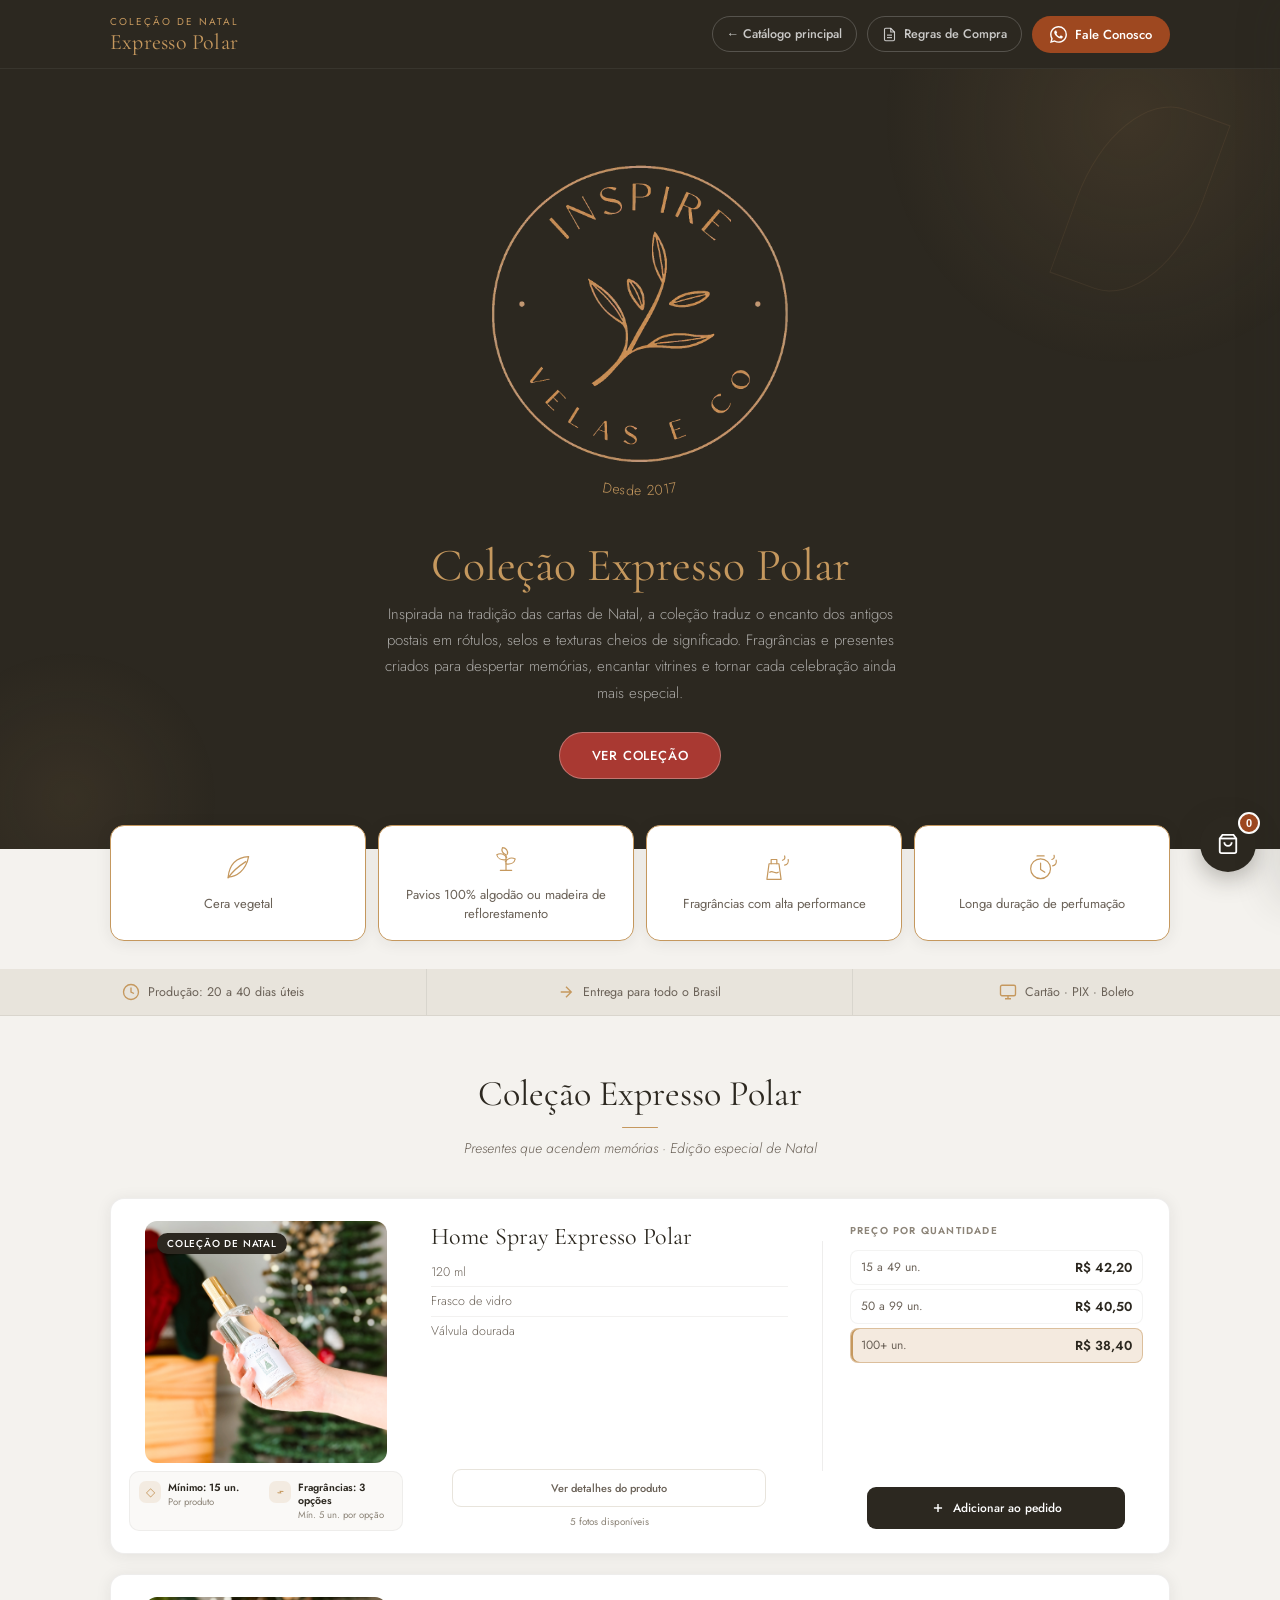
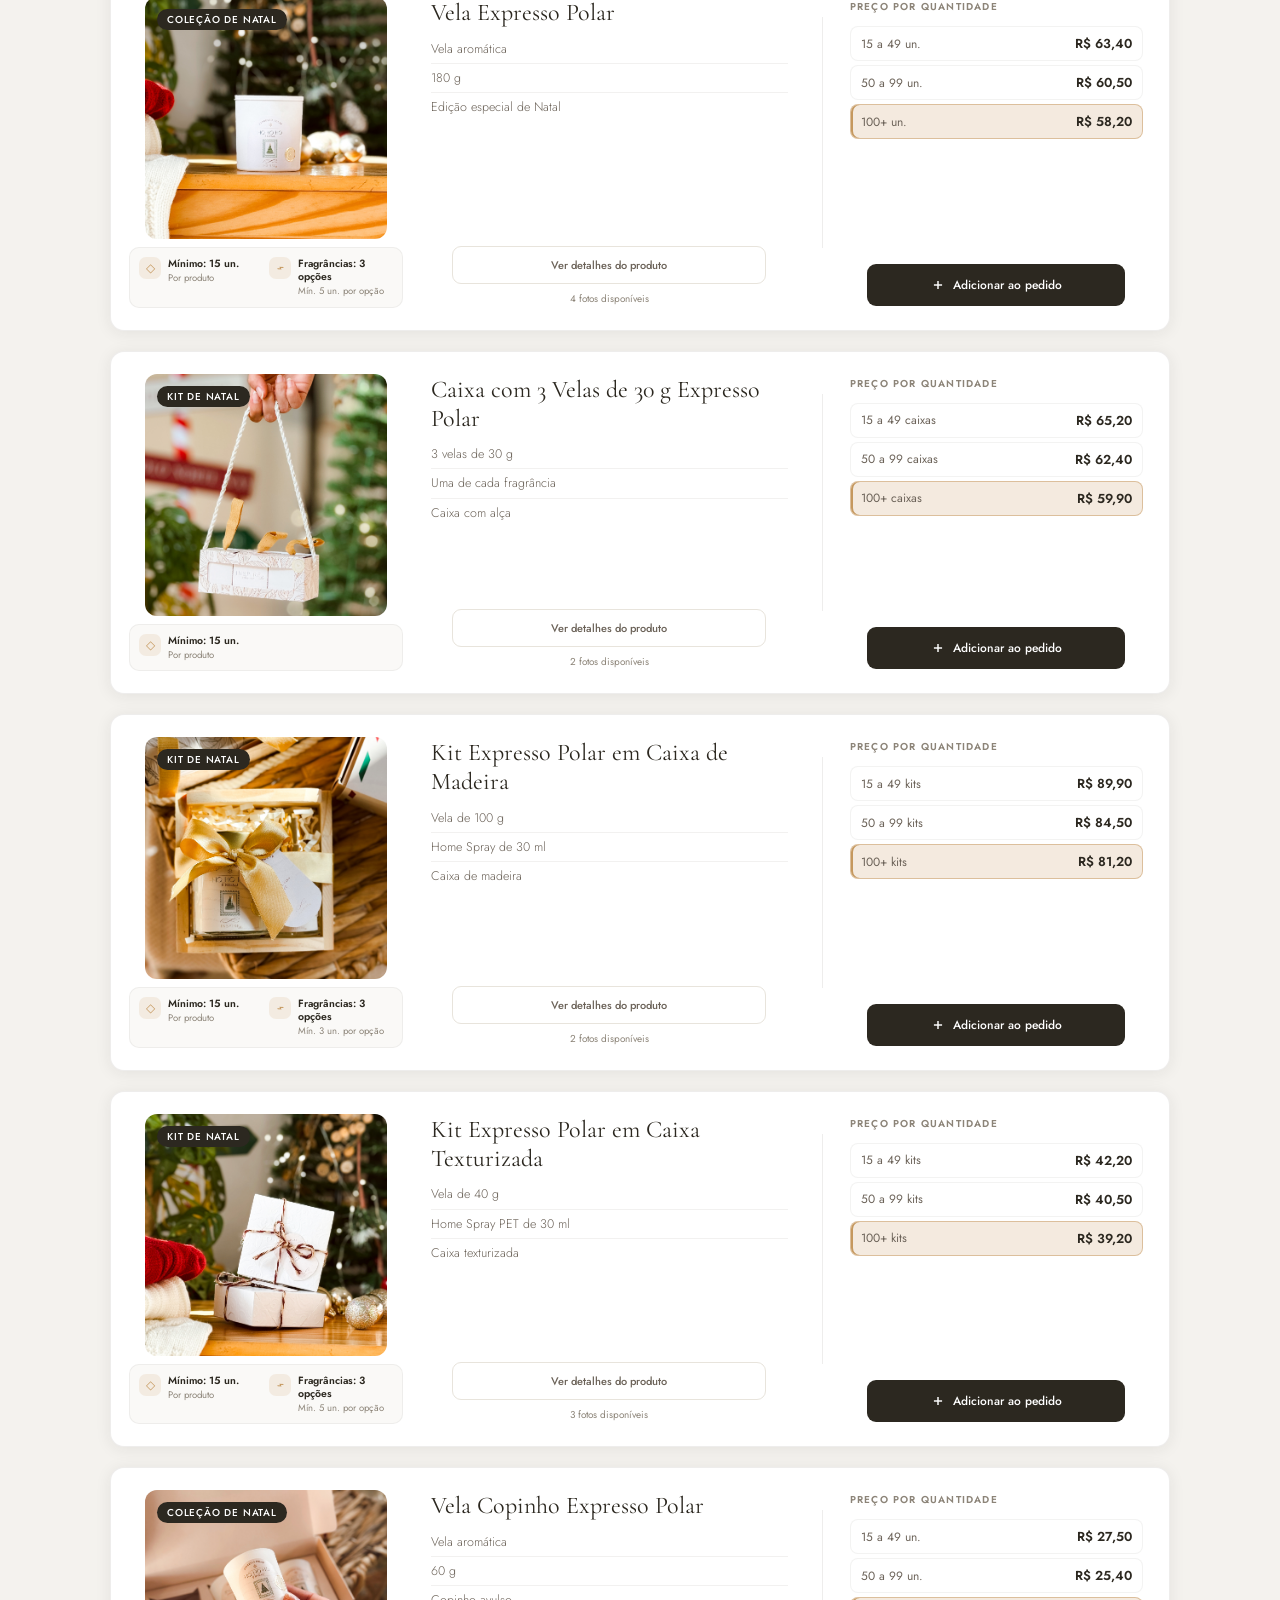
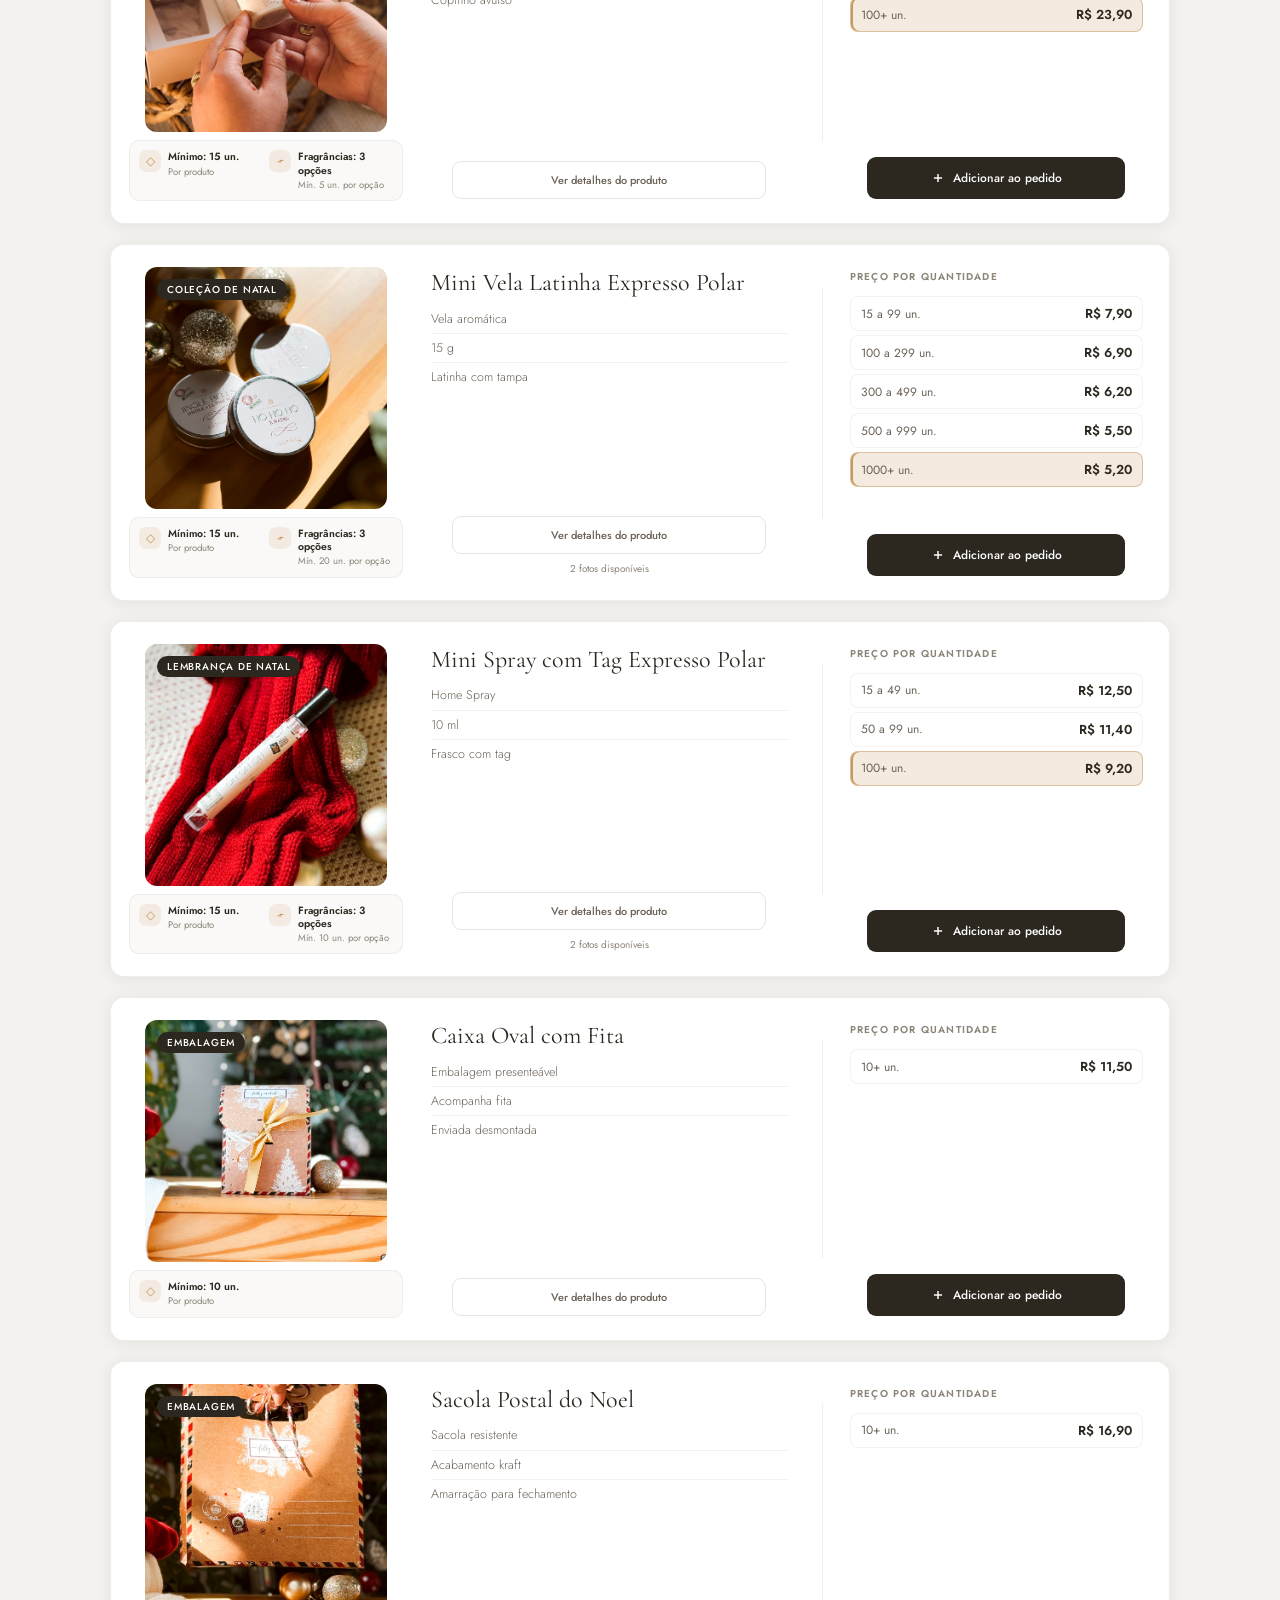
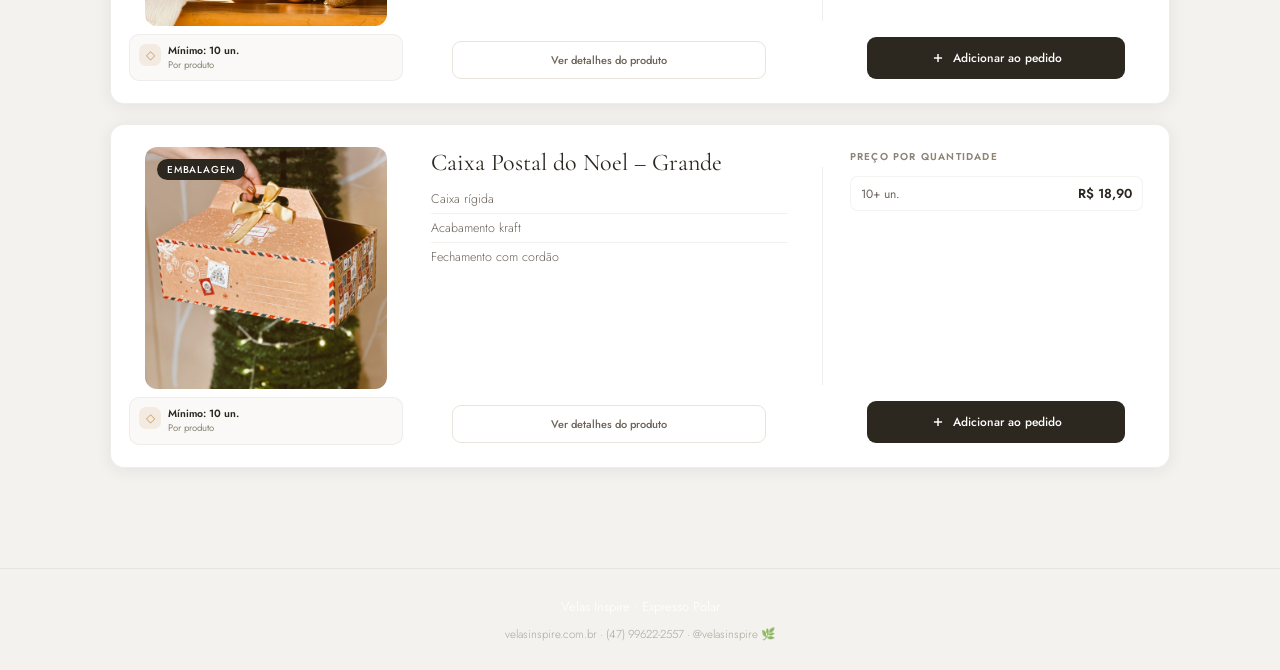
==== commit fe25d315: "Ajustes fotos e ordens de produtos" ====
--- a/expresso-polar.html
+++ b/expresso-polar.html
@@ -258,7 +258,7 @@
         <p class="modal-minqty" id="modal-minqty"></p>
 
         <div class="modal-fragrance-wrap" id="modal-fragrance-wrap">
-          <label class="modal-label">Fragrância <span class="modal-label-min" id="modal-fragrance-min-label"></span></label>
+          <label class="modal-label"><span id="modal-option-label">Fragrância</span> <span class="modal-label-min" id="modal-fragrance-min-label"></span></label>
           <div class="fragrance-grid" id="modal-fragrances"></div>
         </div>
 
@@ -301,4 +301,3 @@
 </body>
 </html>
 
-
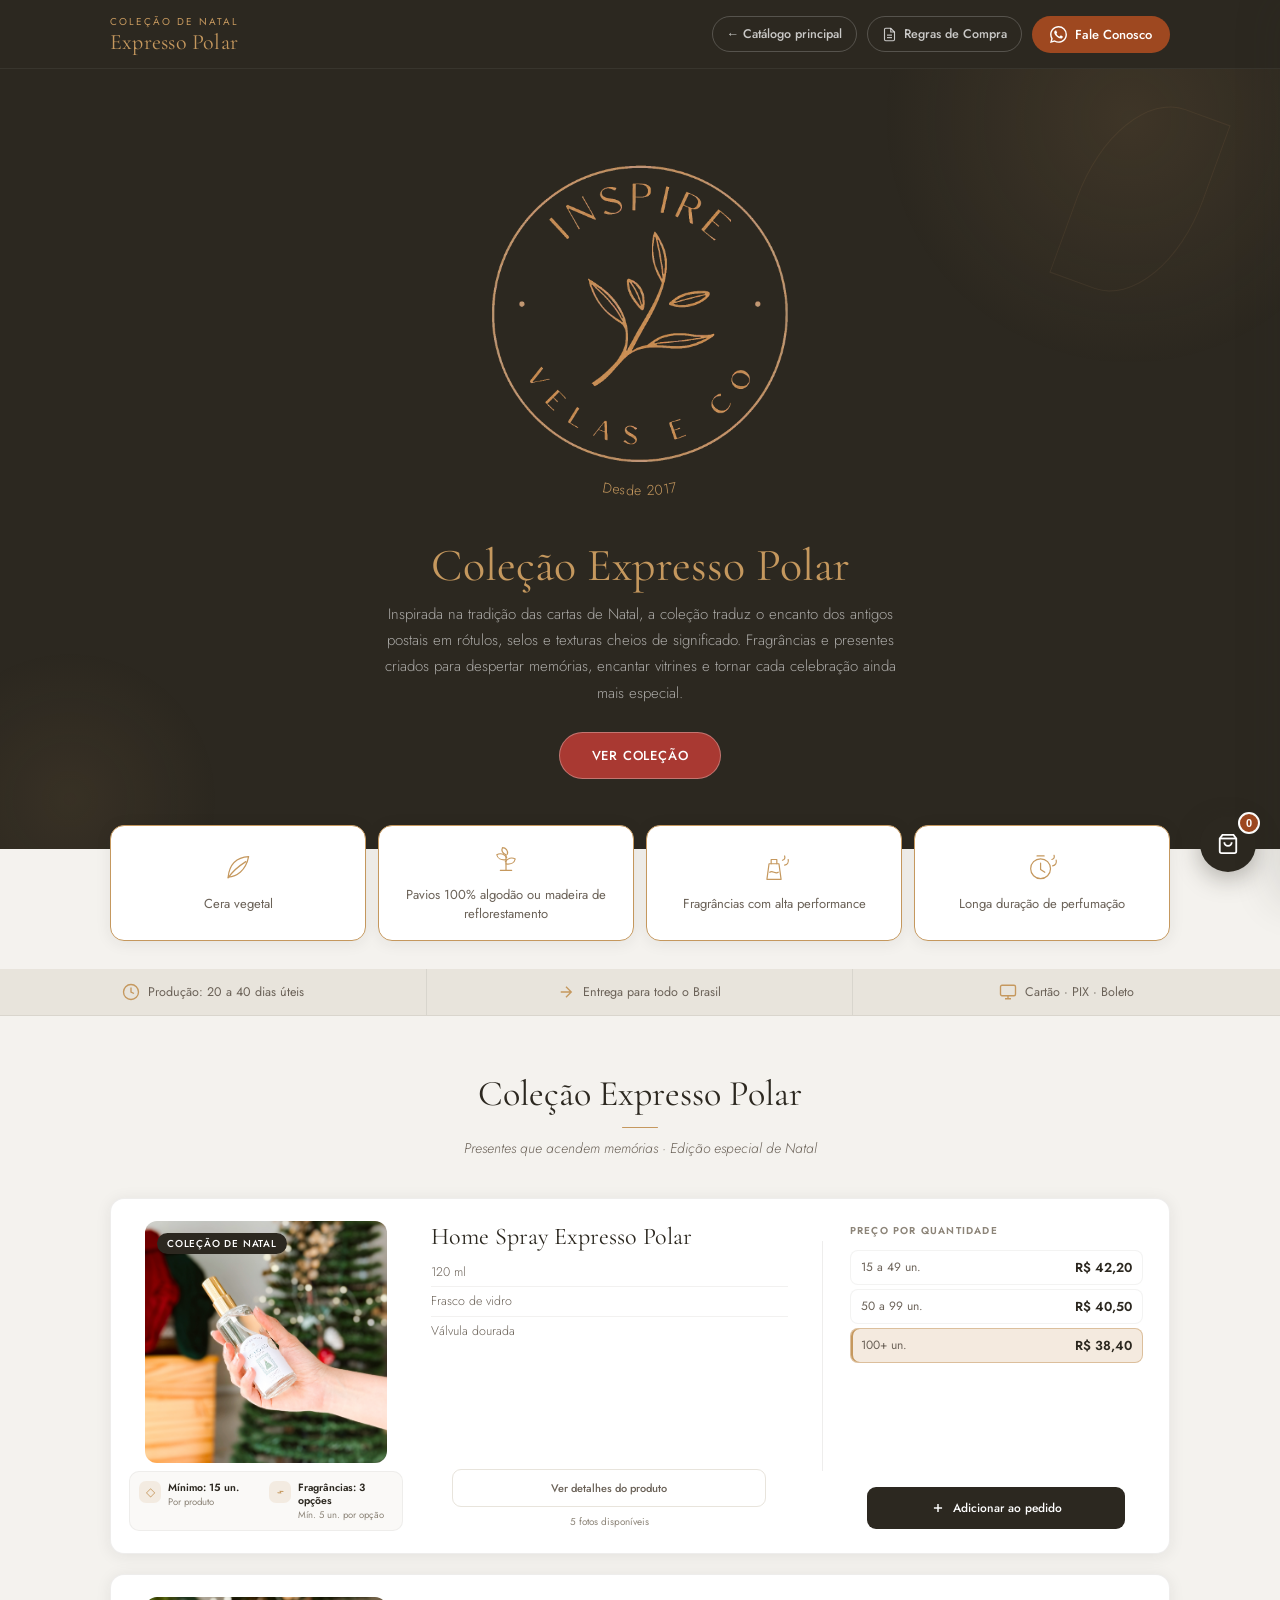
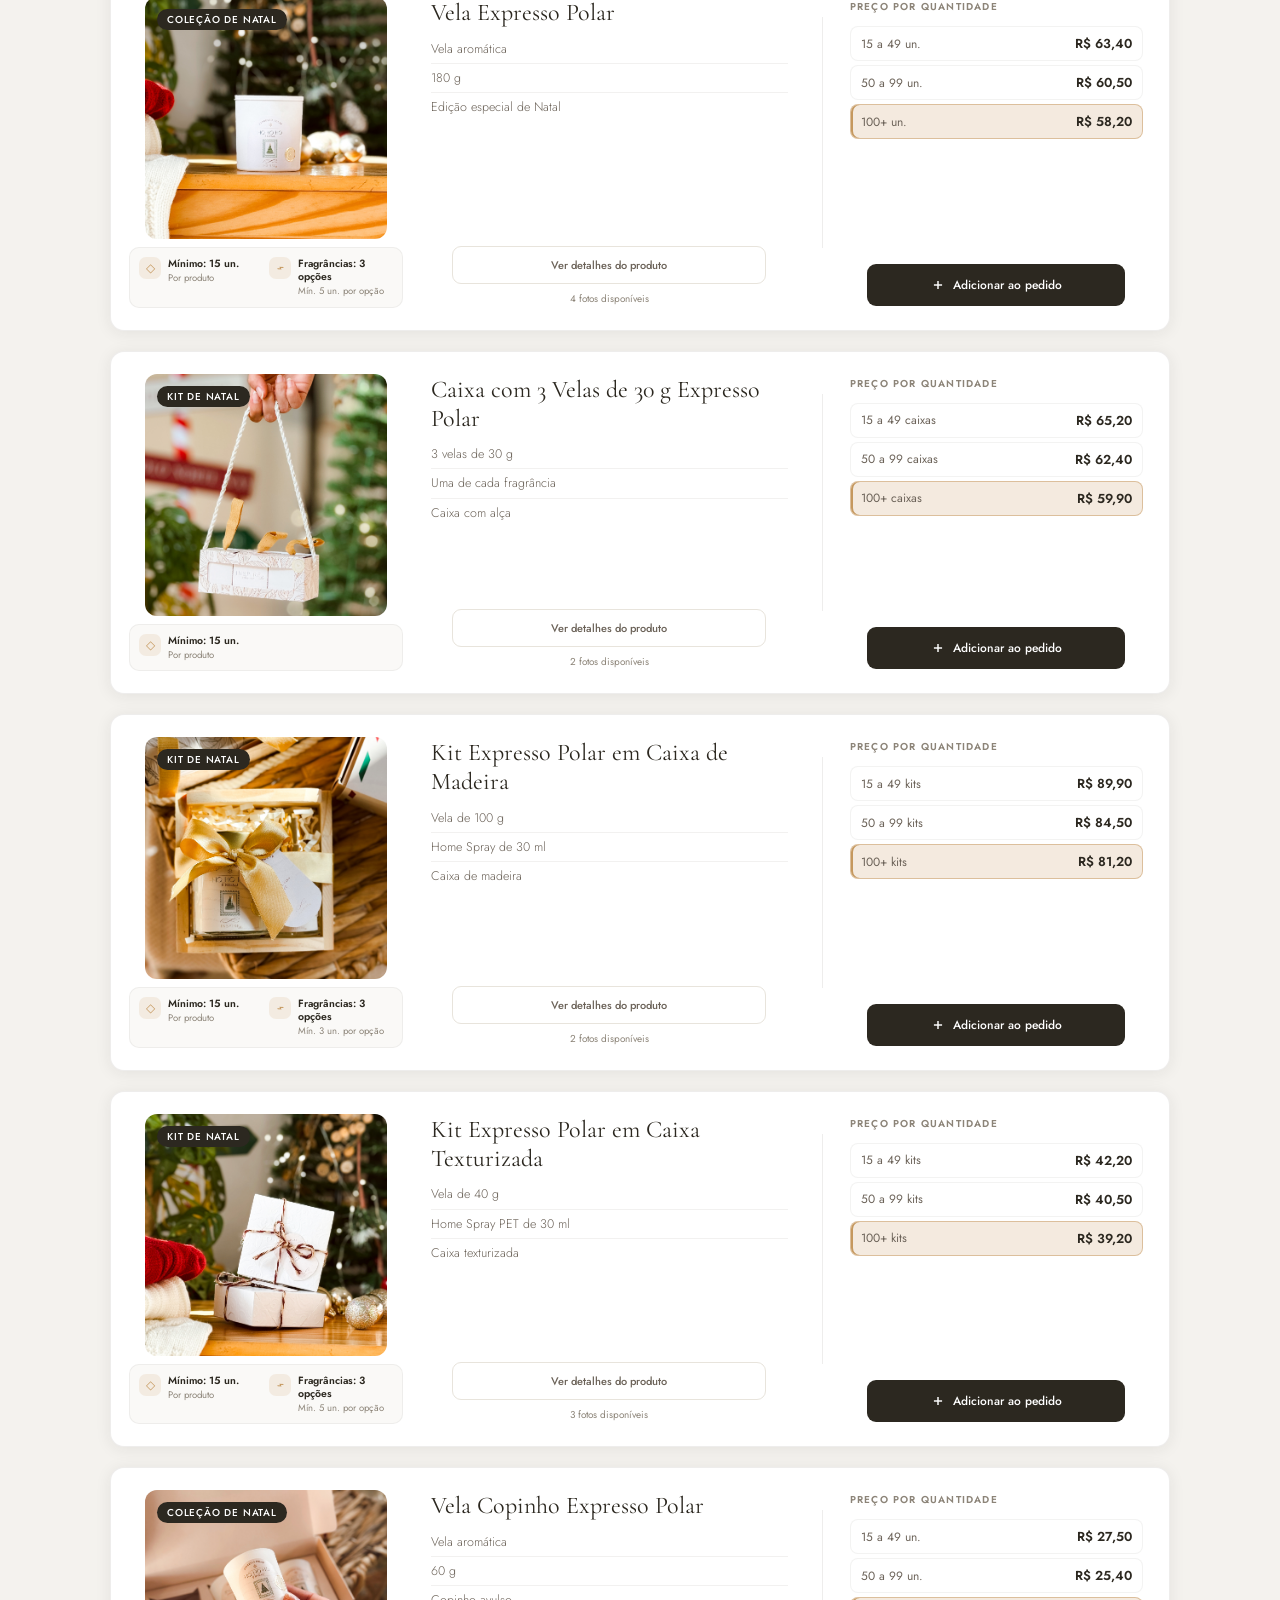
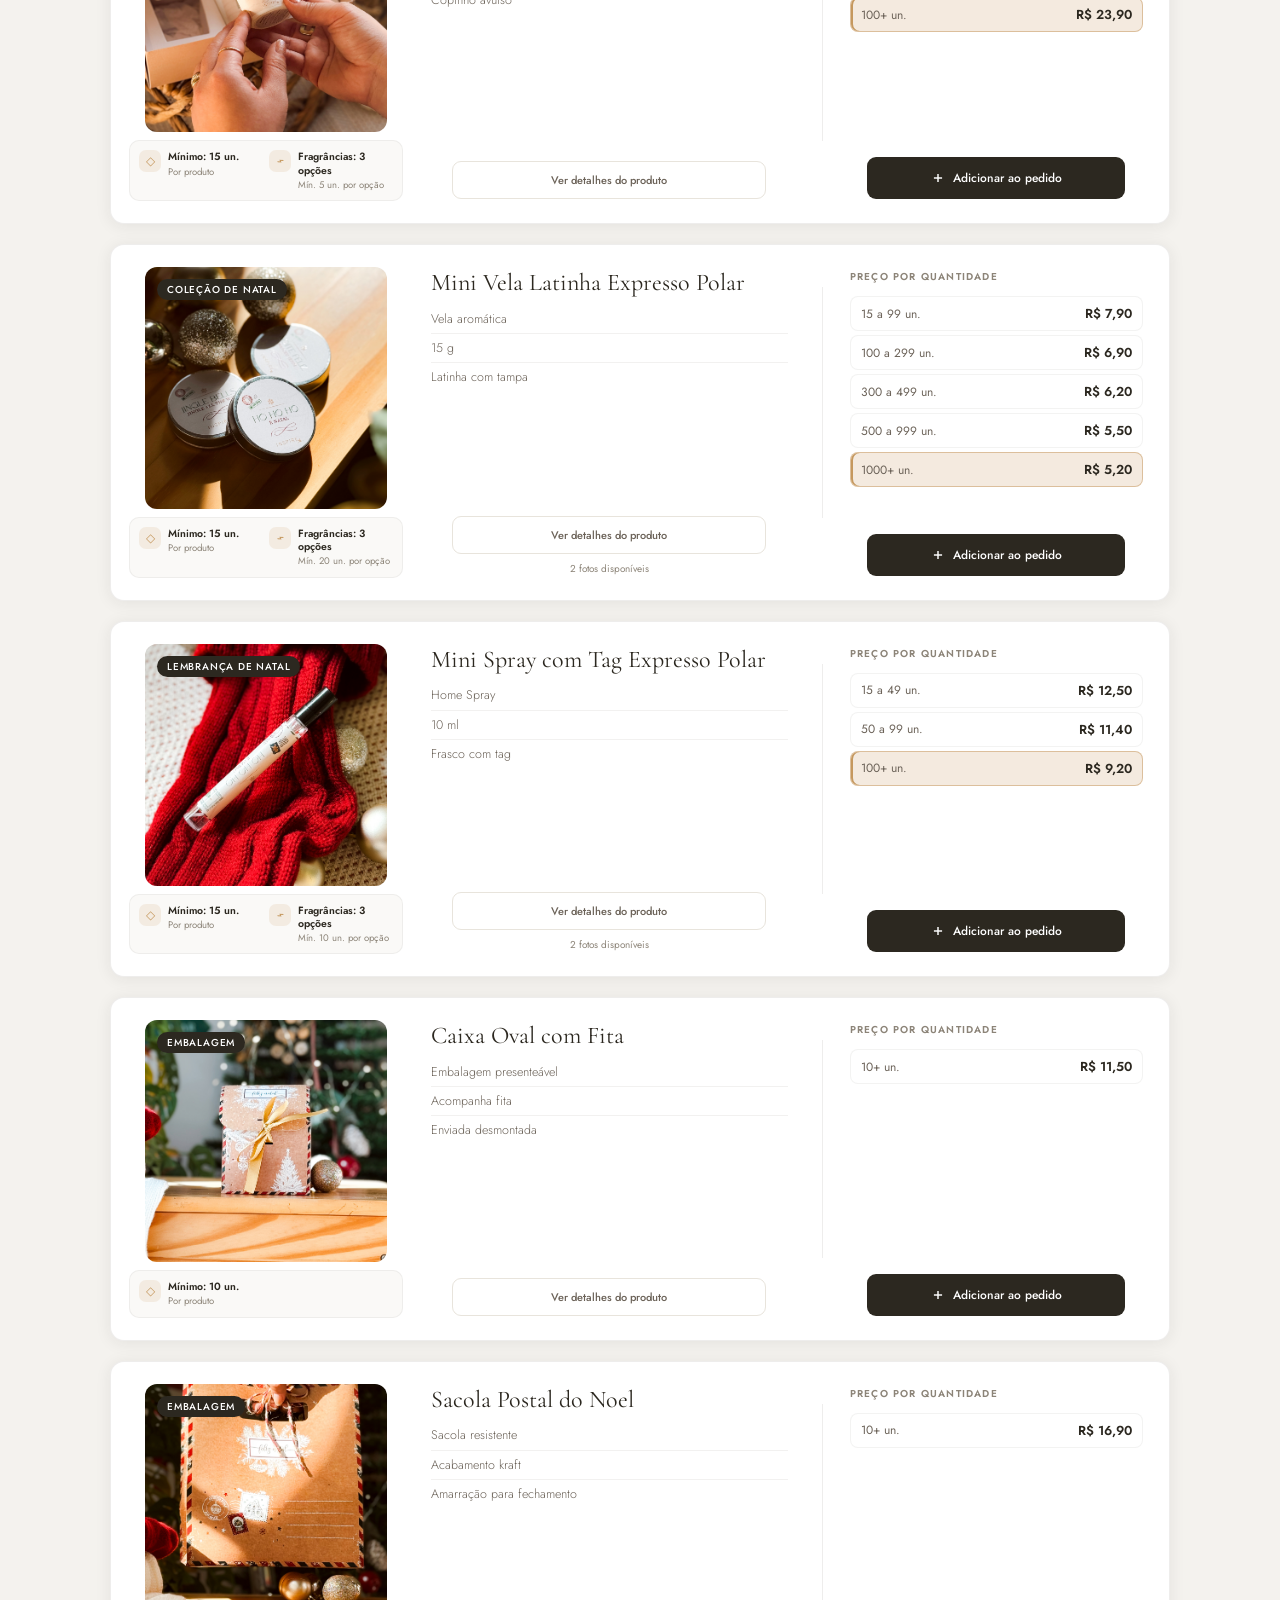
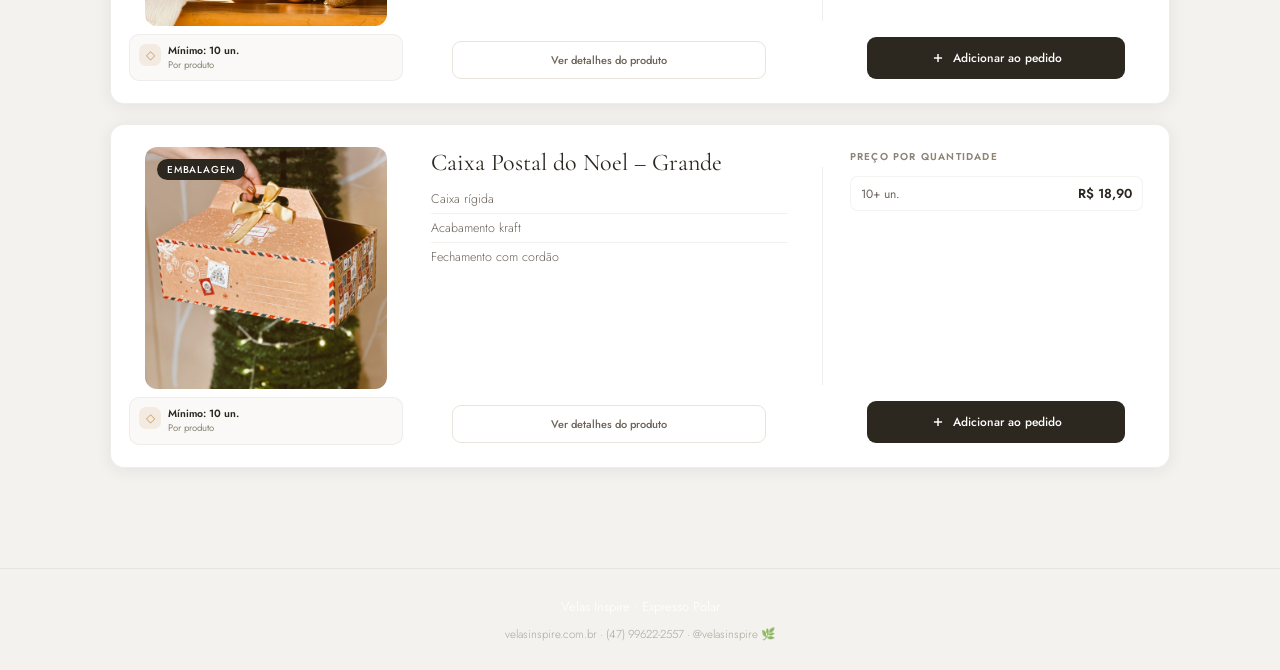
==== commit 3c7339b2: "Ajuste modalidade carrinho" ====
--- a/expresso-polar.html
+++ b/expresso-polar.html
@@ -130,8 +130,8 @@
         Tipo de compra
       </div>
       <div class="cpt-selector">
-        <button class="cpt-btn cpt-btn--active" id="cpt-inspire" onclick="setPurchaseType('inspire')">Inspire</button>
-        <button class="cpt-btn" id="cpt-whitelabel" onclick="setPurchaseType('whitelabel')">White Label</button>
+        <span class="cpt-tag" id="cpt-inspire">Inspire</span>
+        <span class="cpt-tag" id="cpt-whitelabel">White Label</span>
       </div>
       <div class="cpt-rules" id="cpt-rules">
         <span id="cpt-rule-text"></span>
@@ -232,10 +232,6 @@
             <button class="mpt-btn" id="mpt-inspire" onclick="setModalPurchaseType('inspire')">
               <strong class="mpt-btn-title">Inspire</strong>
               <span class="mpt-btn-sub">Linha padrão</span>
-            </button>
-            <button class="mpt-btn" id="mpt-whitelabel" onclick="setModalPurchaseType('whitelabel')">
-              <strong class="mpt-btn-title">White Label</strong>
-              <span class="mpt-btn-sub">Personalizado</span>
             </button>
           </div>
           <div class="mpt-rules-info" id="mpt-rules-info" style="display:none">
@@ -300,4 +296,3 @@
   <script src="scripts/main.js" defer></script>
 </body>
 </html>
-
--- a/css/styles.css
+++ b/css/styles.css
@@ -1072,29 +1072,45 @@
 .cpt-selector {
   display: flex; gap: 6px;
 }
-.cpt-btn {
+.cpt-tag {
   flex: 1; padding: 8px 10px;
-  background: var(--white); color: var(--ink-soft);
+  background: var(--white); color: var(--stone);
   border: 1.5px solid var(--linen-dark);
   border-radius: var(--radius-sm);
   font-size: 13px; font-weight: 500;
   font-family: 'Jost', sans-serif;
-  cursor: pointer; transition: var(--transition);
-}
-.cpt-btn:hover { border-color: var(--sage); color: var(--ink); }
-.cpt-btn--active {
+  text-align: center;
+  opacity: 0.55;
+  transition: var(--transition);
+}
+.cpt-tag--active {
   background: var(--ink); color: var(--white);
   border-color: var(--ink);
+  opacity: 1;
+  box-shadow: 0 3px 10px rgba(35, 32, 26, 0.16);
 }
 .cpt-rules {
   display: flex; justify-content: space-between; align-items: center; gap: 8px;
   font-size: 11px; color: var(--ink-soft); line-height: 1.4;
 }
+.cpt-rule-line { display: block; }
 .cpt-rules-link {
   font-size: 11px; color: var(--sage-dark); font-weight: 600;
   white-space: nowrap; text-decoration: underline; text-underline-offset: 2px;
 }
 .cpt-rules-link:hover { color: var(--ink); }
+
+.cart-item-type {
+  flex-shrink: 0;
+  border-radius: 100px;
+  padding: 2px 7px;
+  font-size: 8.5px;
+  font-weight: 700;
+  letter-spacing: 0.07em;
+  text-transform: uppercase;
+}
+.cart-item-type--inspire { background: rgba(158,72,32,0.12); color: var(--sage-dark); }
+.cart-item-type--whitelabel { background: var(--ink); color: var(--white); }
 
 /* ——— CART RULES CHECKBOX ——— */
 .cart-rules-check {
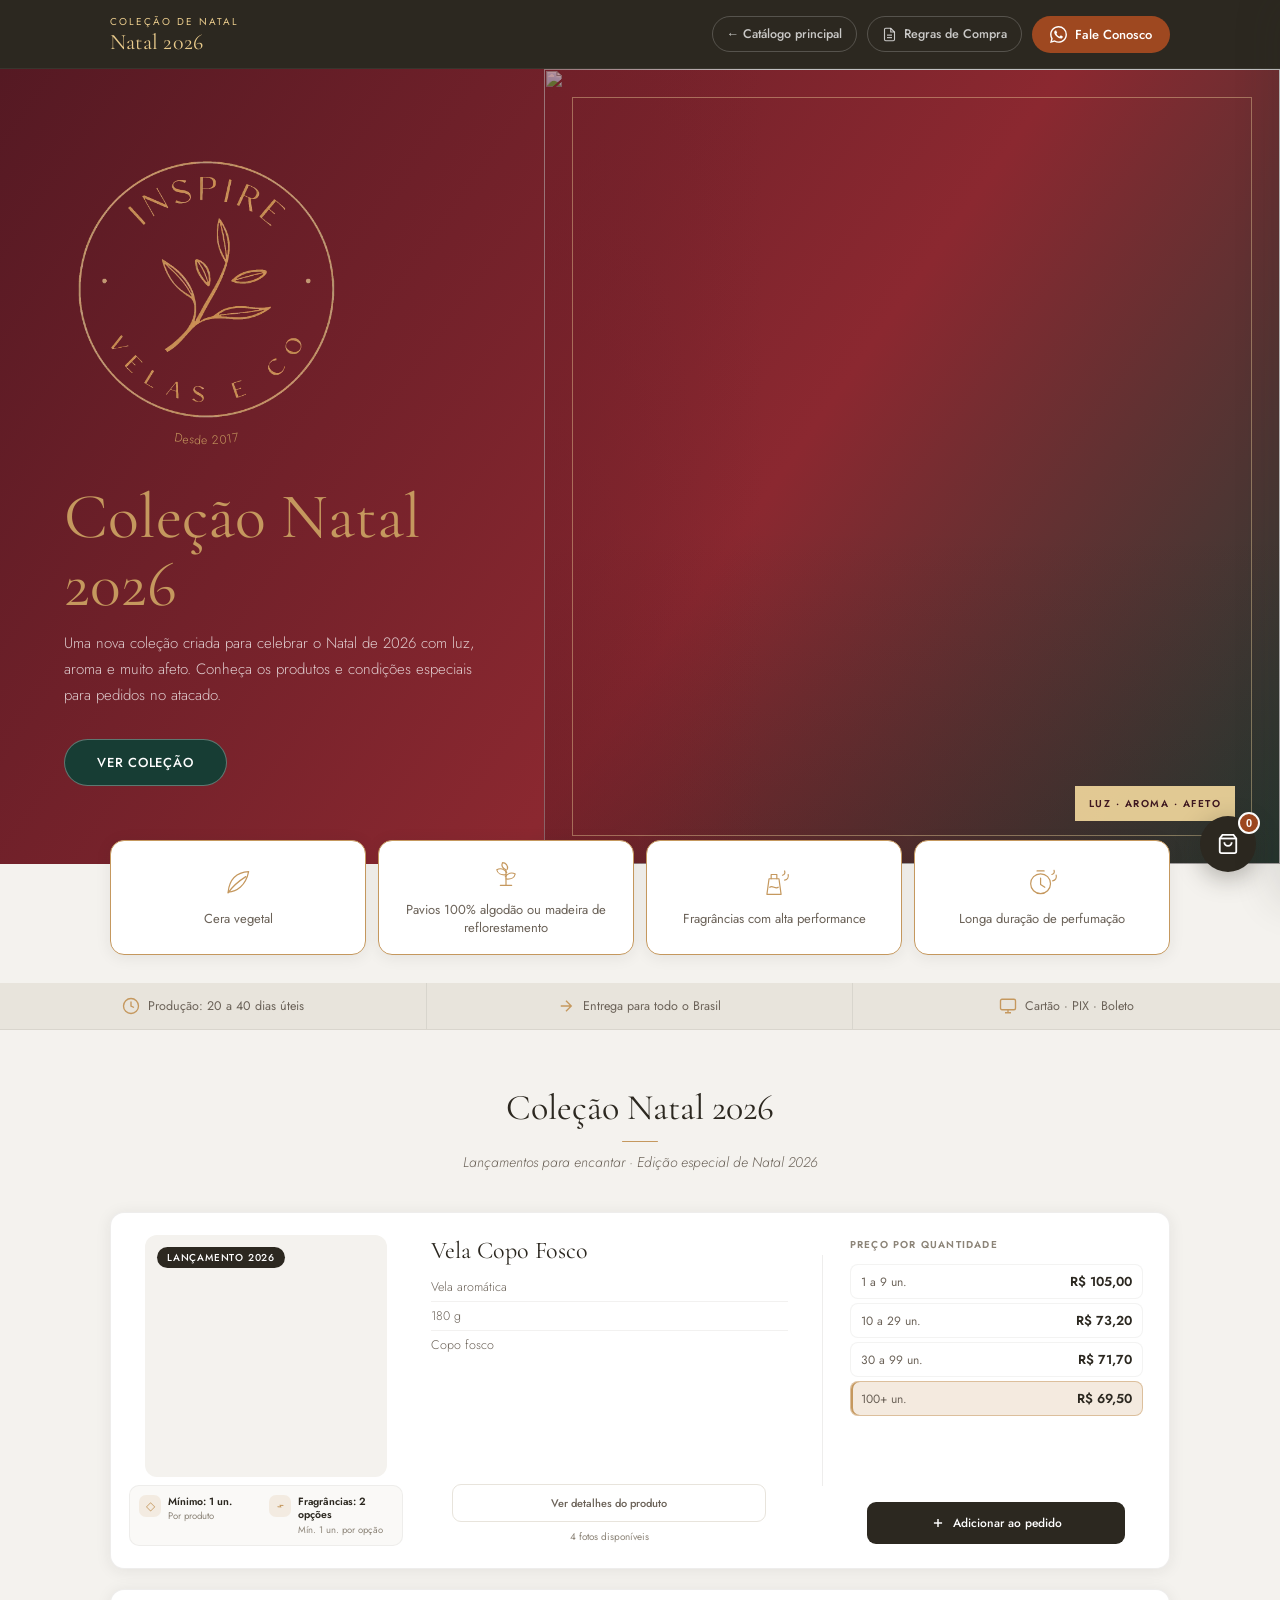
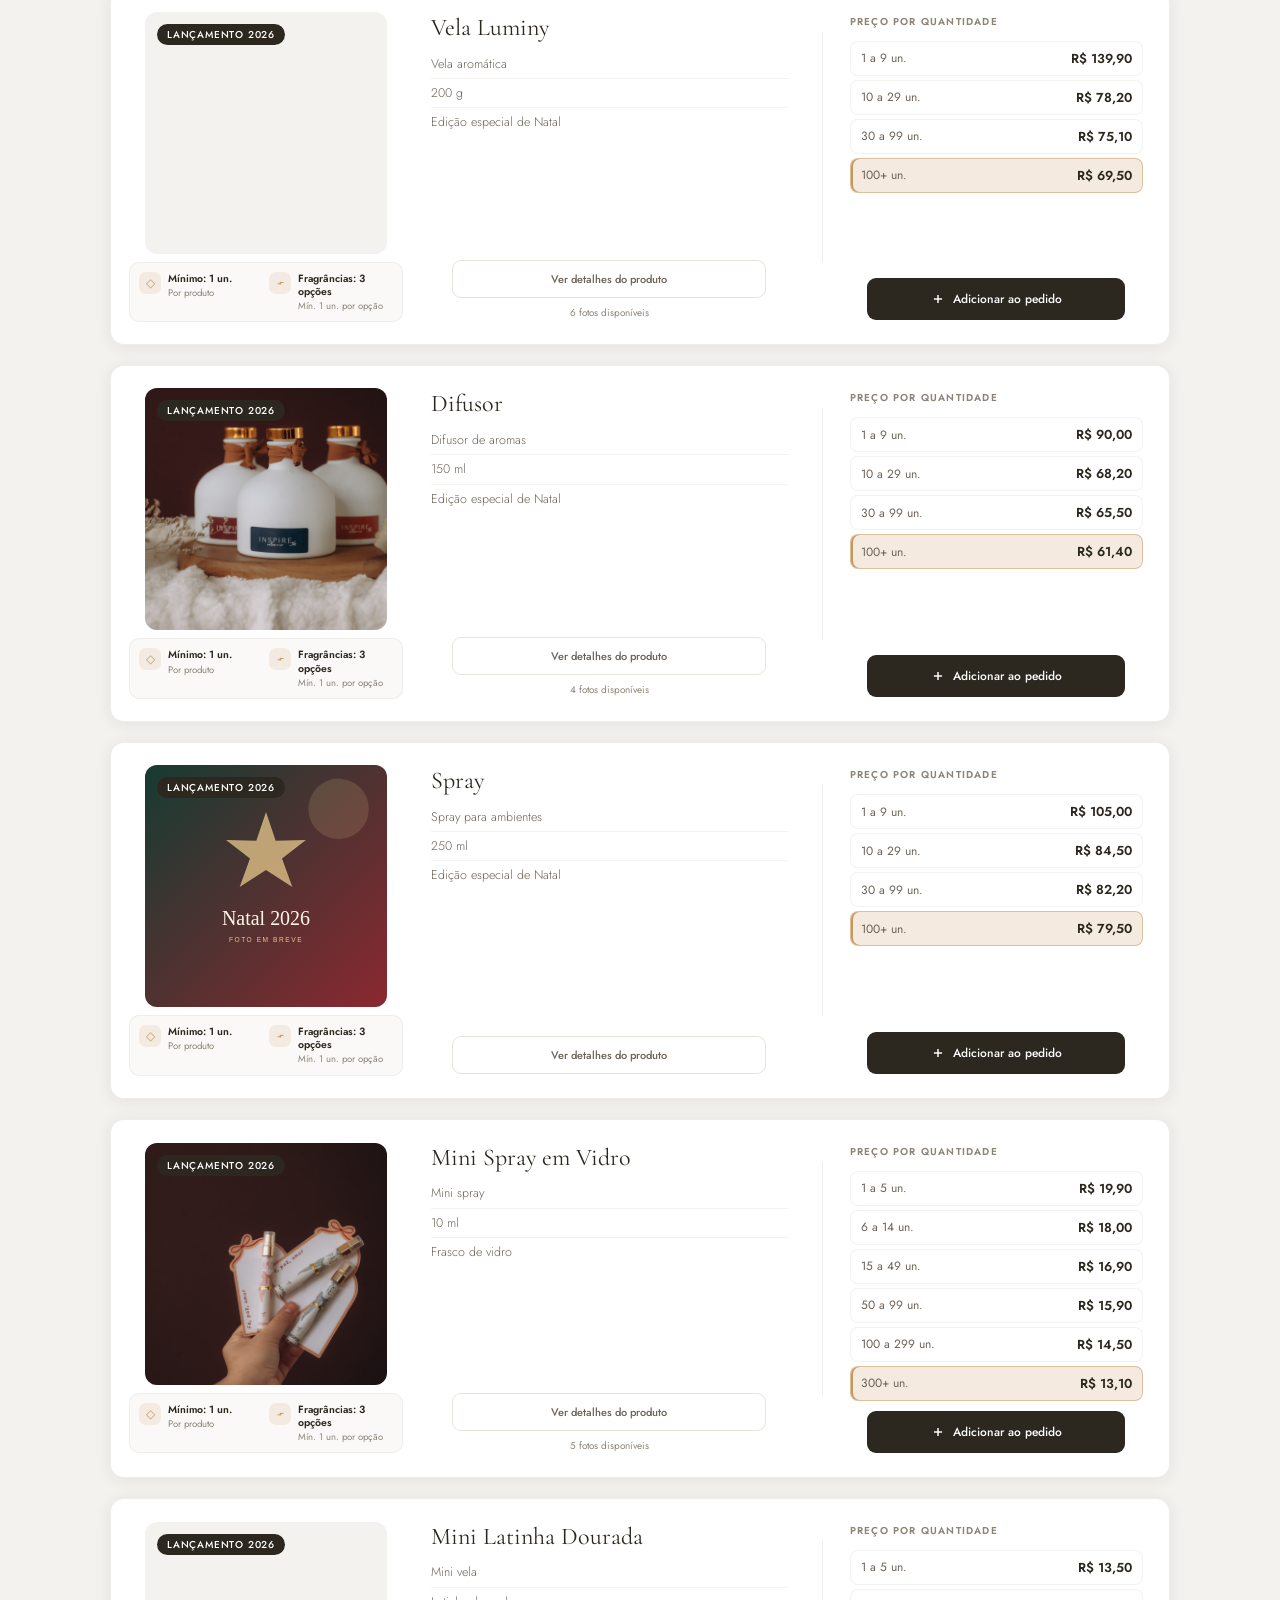
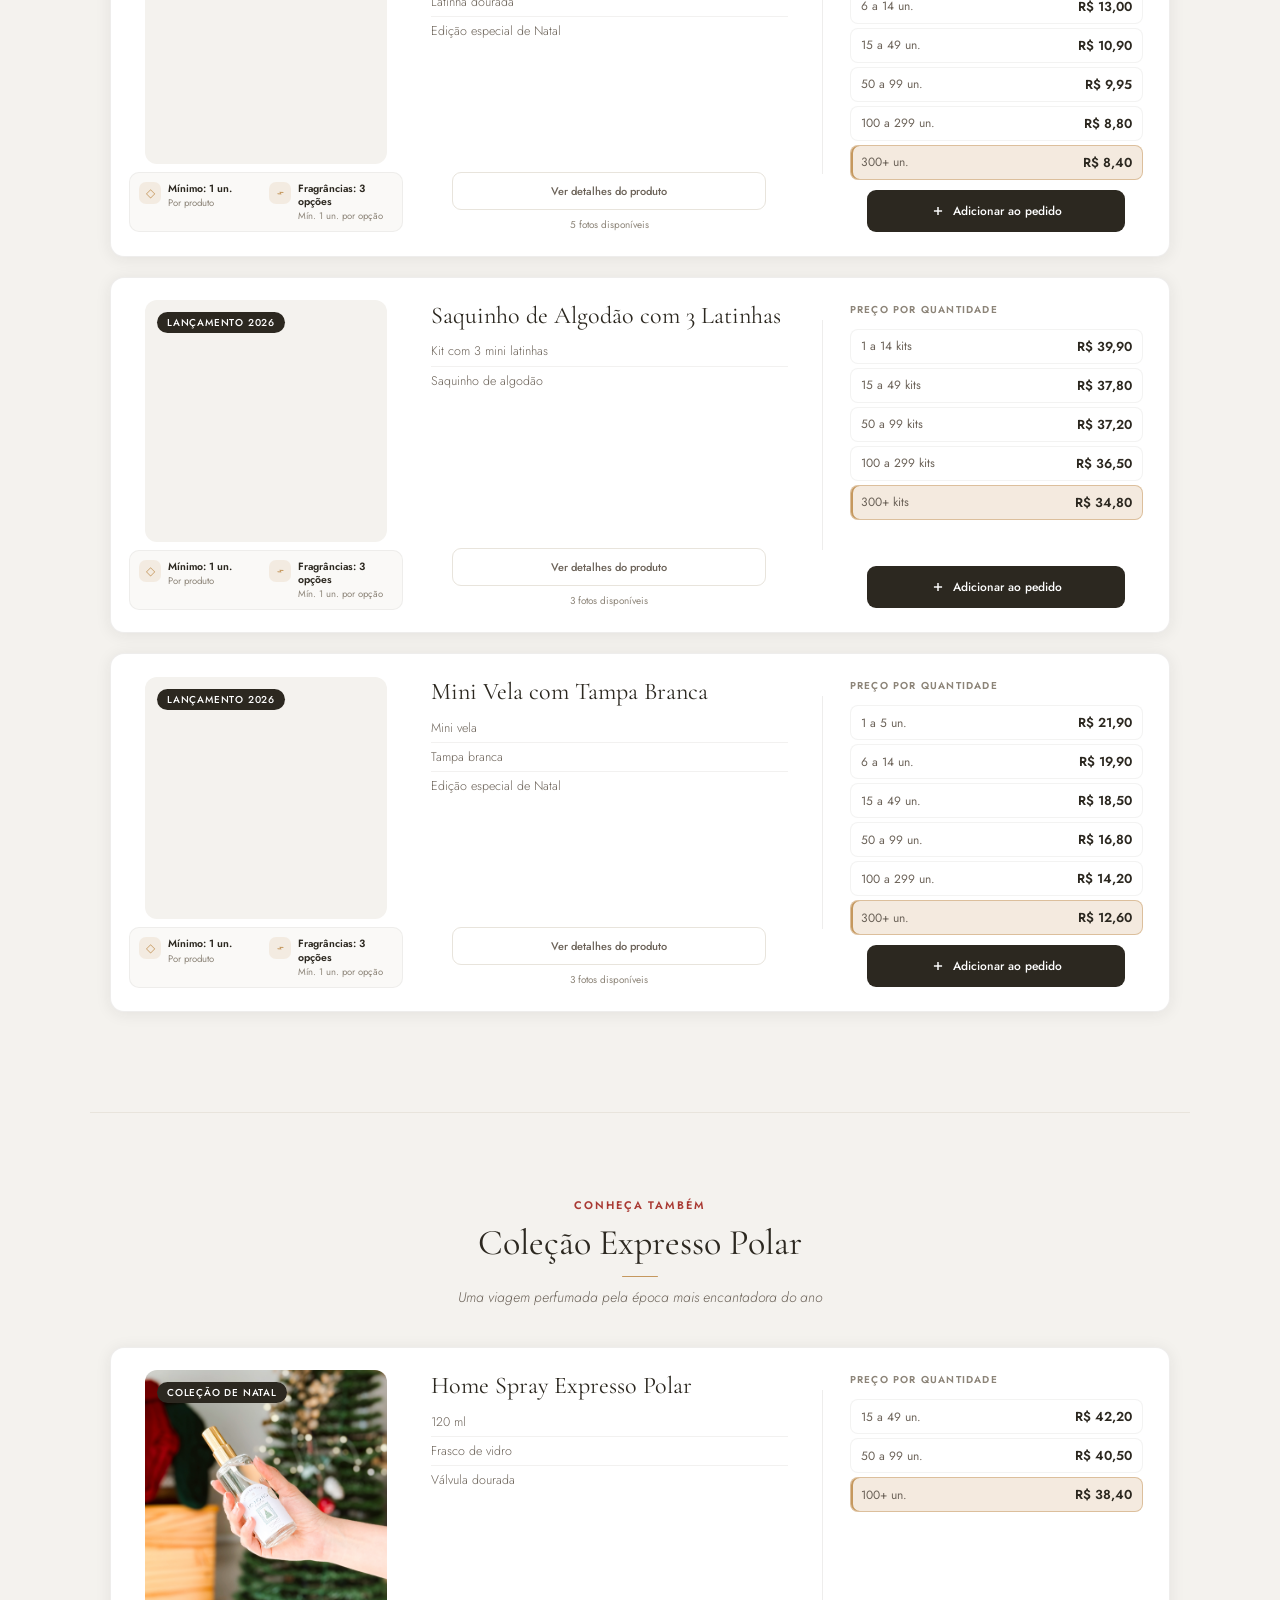
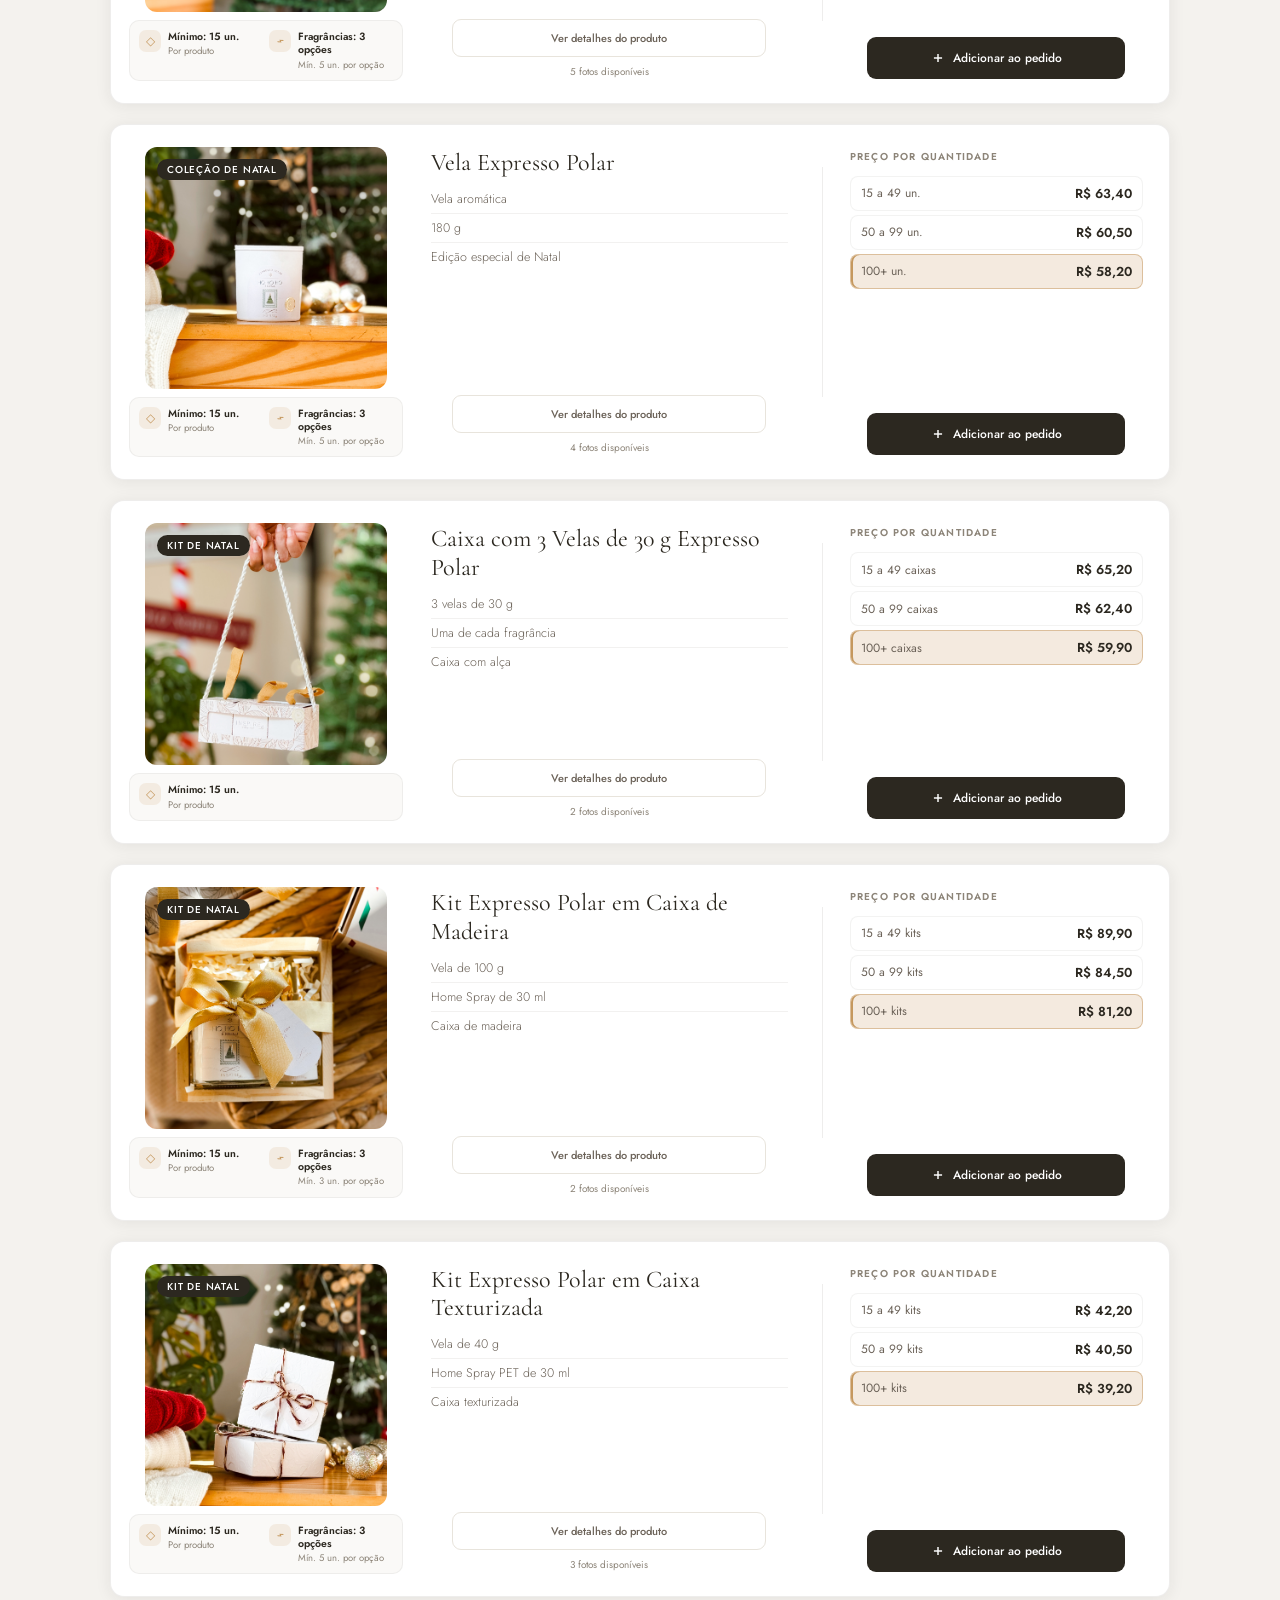
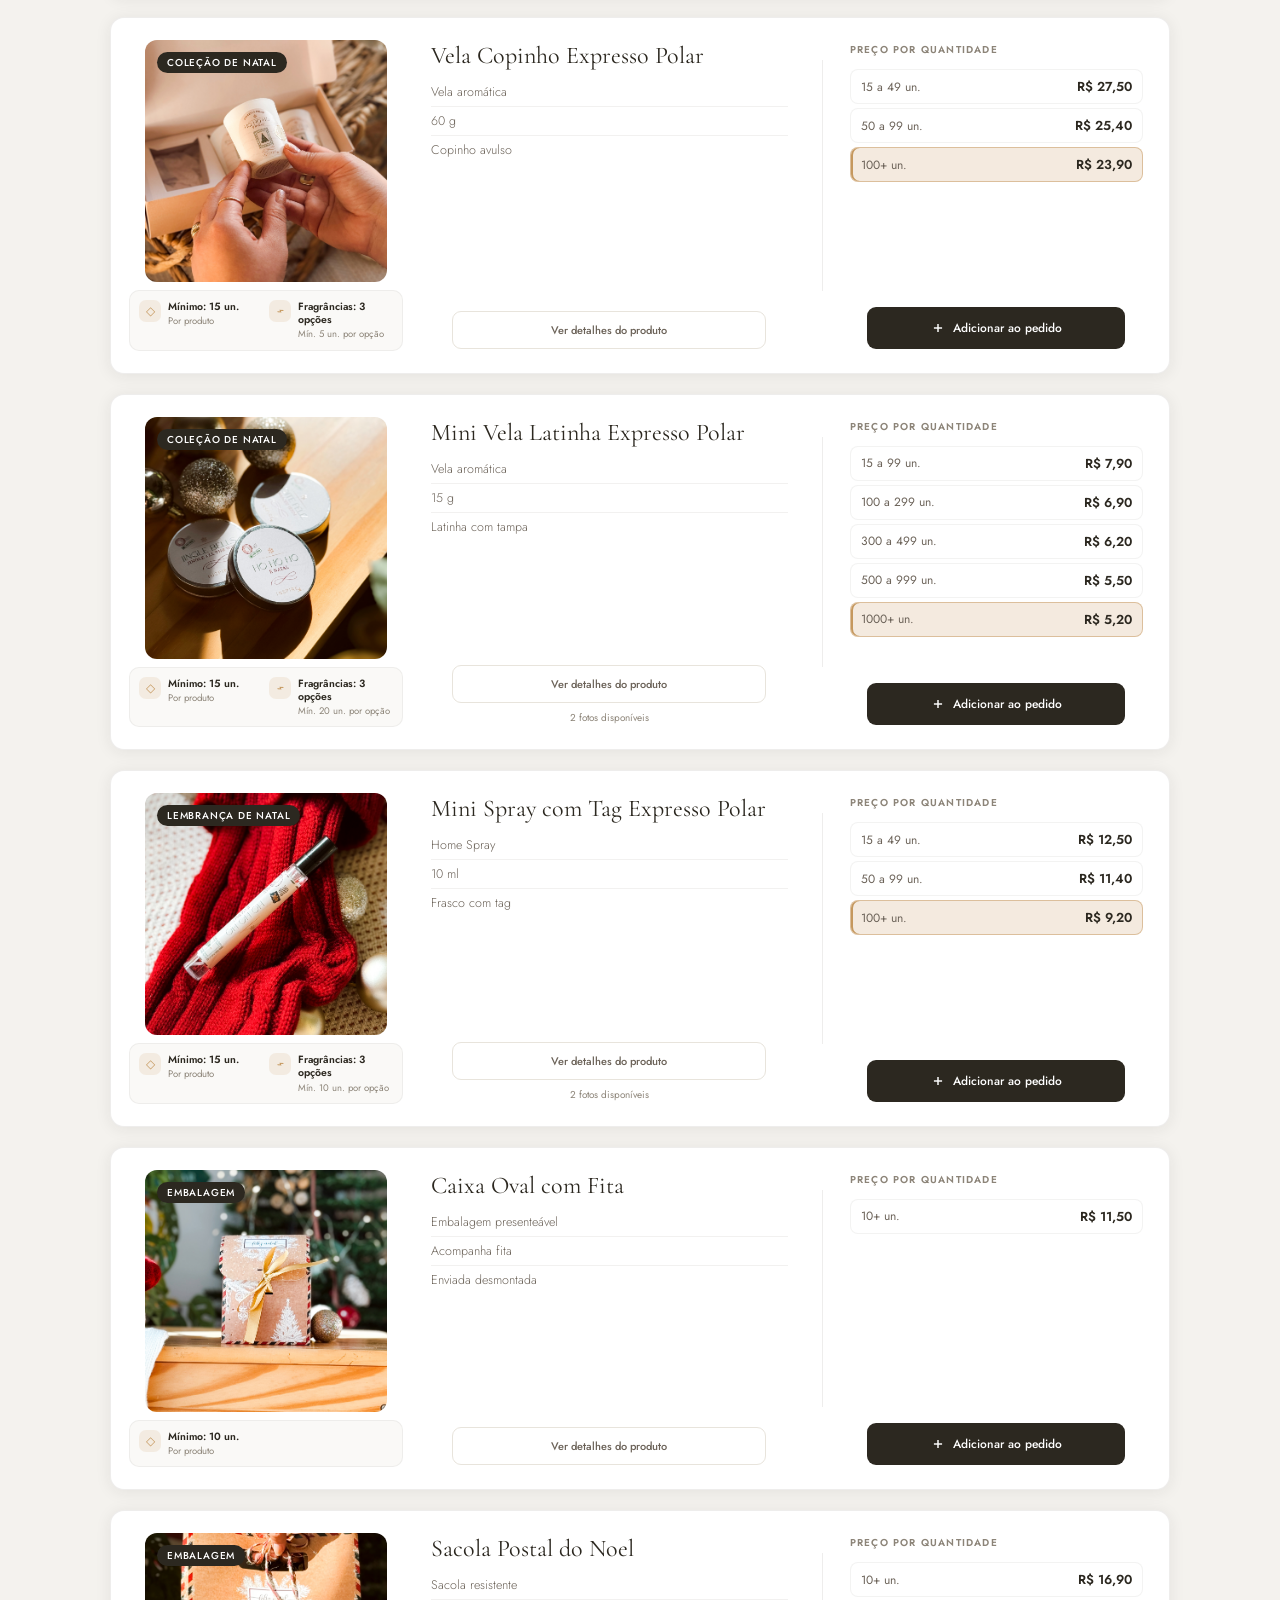
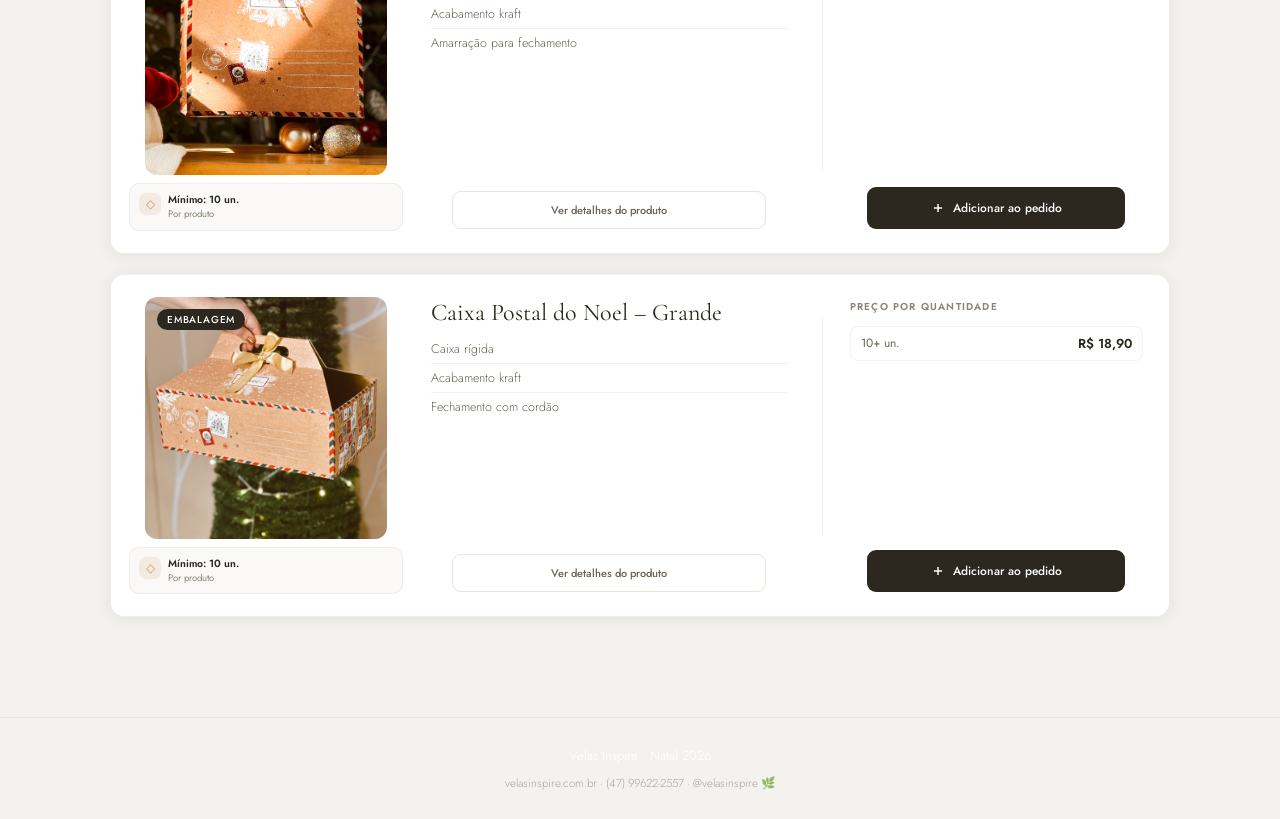
==== commit 37cb4dbf: "ajuste natal 2026" ====
--- a/expresso-polar.html
+++ b/expresso-polar.html
@@ -1,298 +1,14 @@
 <!DOCTYPE html>
 <html lang="pt-BR">
 <head>
-  <meta charset="UTF-8" />
-  <meta name="viewport" content="width=device-width, initial-scale=1.0" />
-  <title>Expresso Polar — Coleção de Natal | Velas Inspire</title>
-  <link rel="icon" type="image/png" href="assets/images/brand/favicon-inspire.png" />
-  <link rel="apple-touch-icon" href="assets/images/brand/favicon-inspire.png" />
-  <link rel="stylesheet" href="css/styles.css" />
-  <link rel="preconnect" href="https://fonts.googleapis.com">
-  <link rel="preconnect" href="https://fonts.gstatic.com" crossorigin>
-  <link href="https://fonts.googleapis.com/css2?family=Cormorant+Garamond:ital,wght@0,300;0,400;0,600;1,300;1,400&family=Jost:wght@300;400;500;600&display=swap" rel="stylesheet">
+  <meta charset="UTF-8">
+  <meta name="viewport" content="width=device-width, initial-scale=1.0">
+  <meta http-equiv="refresh" content="0; url=natal-2026.html#expresso-polar">
+  <link rel="canonical" href="natal-2026.html#expresso-polar">
+  <title>Expresso Polar | Natal 2026 — Velas Inspire</title>
 </head>
-<body data-catalog="christmas">
-
-  <header class="header">
-    <div class="header-inner">
-      <div class="brand">
-        <span class="brand-eyebrow">Coleção de Natal</span>
-        <h1 class="brand-name">Expresso Polar</h1>
-      </div>
-      <div class="header-actions"><a href="index.html" class="btn-header-rules">← Catálogo principal</a>
-        <a href="regras.html" class="btn-header-rules">
-          <svg viewBox="0 0 24 24" fill="none" stroke="currentColor" stroke-width="1.8" width="15" height="15"><path d="M14 2H6a2 2 0 00-2 2v16a2 2 0 002 2h12a2 2 0 002-2V8z"/><polyline points="14 2 14 8 20 8"/><line x1="16" y1="13" x2="8" y2="13"/><line x1="16" y1="17" x2="8" y2="17"/></svg>
-          <span>Regras de Compra</span>
-        </a>
-        <a href="#" class="btn-header-wa" id="btn-header-wa">
-          <svg viewBox="0 0 24 24" fill="currentColor" width="17" height="17"><path d="M17.472 14.382c-.297-.149-1.758-.867-2.03-.967-.273-.099-.471-.148-.67.15-.197.297-.767.966-.94 1.164-.173.199-.347.223-.644.075-.297-.15-1.255-.463-2.39-1.475-.883-.788-1.48-1.761-1.653-2.059-.173-.297-.018-.458.13-.606.134-.133.298-.347.446-.52.149-.174.198-.298.298-.497.099-.198.05-.371-.025-.52-.075-.149-.669-1.612-.916-2.207-.242-.579-.487-.5-.669-.51-.173-.008-.371-.01-.57-.01-.198 0-.52.074-.792.372-.272.297-1.04 1.016-1.04 2.479 0 1.462 1.065 2.875 1.213 3.074.149.198 2.096 3.2 5.077 4.487.709.306 1.262.489 1.694.625.712.227 1.36.195 1.871.118.571-.085 1.758-.719 2.006-1.413.248-.694.248-1.289.173-1.413-.074-.124-.272-.198-.57-.347m-5.421 7.403h-.004a9.87 9.87 0 01-5.031-1.378l-.361-.214-3.741.982.998-3.648-.235-.374a9.86 9.86 0 01-1.51-5.26c.001-5.45 4.436-9.884 9.888-9.884 2.64 0 5.122 1.03 6.988 2.898a9.825 9.825 0 012.893 6.994c-.003 5.45-4.437 9.884-9.885 9.884m8.413-18.297A11.815 11.815 0 0012.05 0C5.495 0 .16 5.335.157 11.892c0 2.096.547 4.142 1.588 5.945L.057 24l6.305-1.654a11.882 11.882 0 005.683 1.448h.005c6.554 0 11.89-5.335 11.893-11.893a11.821 11.821 0 00-3.48-8.413z"/></svg>
-          <span>Fale Conosco</span>
-        </a>
-      </div>
-    </div>
-  </header>
-
-  <section class="hero">
-    <div class="hero-content">
-      <div class="hero-brandmark">
-        <img class="hero-logo" src="assets/images/brand/submarca-inspire-transparente-final.png" alt="Inspire Velas e Co." />
-        <svg class="hero-since" viewBox="0 0 400 72" role="img" aria-label="Desde 2017">
-          <defs>
-            <path id="hero-since-curve" d="M 92 12 Q 200 62 308 12" />
-          </defs>
-          <text fill="#C5985E">
-            <textPath href="#hero-since-curve" startOffset="50%" text-anchor="middle" fill="#C5985E">Desde 2017</textPath>
-          </text>
-        </svg>
-      </div>
-      <h2 class="christmas-hero-title">Coleção Expresso Polar</h2>
-      <p class="hero-desc christmas-hero-copy" id="hero-desc">Inspirada na tradição das cartas de Natal, a coleção traduz o encanto dos antigos postais em rótulos, selos e texturas cheios de significado. Fragrâncias e presentes criados para despertar memórias, encantar vitrines e tornar cada celebração ainda mais especial.</p>
-      <a href="#catalogo" class="btn-hero">Ver coleção</a>
-    </div>
-    <div class="hero-deco" aria-hidden="true">
-      <div class="deco-circle deco-c1"></div>
-      <div class="deco-circle deco-c2"></div>
-      <div class="deco-leaf deco-l1"></div>
-    </div>
-  </section>
-
-  <div class="brand-pillars" aria-label="Diferenciais dos produtos">
-    <div class="brand-pillar">
-      <svg viewBox="0 0 48 48" aria-hidden="true">
-        <path d="M39 8C23 9 12 18 10 37c12-1 25-9 29-29Z" />
-        <path d="M10 38c6-9 14-16 25-23" />
-      </svg>
-      <span>Cera vegetal</span>
-    </div>
-    <div class="brand-pillar">
-      <svg viewBox="0 0 48 48" aria-hidden="true">
-        <path d="M24 40V18" />
-        <path d="M24 18c-5-2-7-6-5-10 5 0 8 4 7 9" />
-        <path d="M24 25c-7 1-12-2-13-7 5-3 11-1 14 4" />
-        <path d="M24 31c7 1 12-2 13-7-5-3-11-1-14 4" />
-        <path d="M16 40h16" />
-      </svg>
-      <span>Pavios 100% algodão ou madeira de reflorestamento</span>
-    </div>
-    <div class="brand-pillar">
-      <svg viewBox="0 0 48 48" aria-hidden="true">
-        <path d="M17 18h14l3 22H14l3-22Z" />
-        <path d="M20 18v-6h8v6" />
-        <path d="M18 30c4-3 8 3 12 0" />
-        <path d="M36 13c3-1 4-3 3-6M39 20c4-1 6-4 5-8" />
-      </svg>
-      <span>Fragrâncias com alta performance</span>
-    </div>
-    <div class="brand-pillar">
-      <svg viewBox="0 0 48 48" aria-hidden="true">
-        <circle cx="22" cy="25" r="14" />
-        <path d="M22 17v9l6 4M17 7h10" />
-        <path d="M38 12c3-1 4-3 3-6M39 21c4-1 6-4 5-8" />
-      </svg>
-      <span>Longa duração de perfumação</span>
-    </div>
-  </div>
-
-  <div class="info-banners">
-    <div class="info-item">
-      <svg viewBox="0 0 24 24" fill="none" stroke="currentColor" stroke-width="1.8" width="18" height="18"><circle cx="12" cy="12" r="10"/><path d="M12 6v6l4 2"/></svg>
-      <span>Produção: 20 a 40 dias úteis</span>
-    </div>
-    <div class="info-item">
-      <svg viewBox="0 0 24 24" fill="none" stroke="currentColor" stroke-width="1.8" width="18" height="18"><path d="M5 12h14M12 5l7 7-7 7"/></svg>
-      <span>Entrega para todo o Brasil</span>
-    </div>
-    <div class="info-item">
-      <svg viewBox="0 0 24 24" fill="none" stroke="currentColor" stroke-width="1.8" width="18" height="18"><rect x="2" y="3" width="20" height="14" rx="2"/><path d="M8 21h8M12 17v4"/></svg>
-      <span>Cartão · PIX · Boleto</span>
-    </div>
-  </div>
-
-
-  <main class="catalog-section" id="catalogo">
-    <div class="catalog-header">
-      <h2 class="section-title">Coleção Expresso Polar</h2>
-      <p class="section-sub">Presentes que acendem memórias · Edição especial de Natal</p>
-    </div>
-    <div class="products-grid" id="products-grid"></div>
-  </main>
-
-  <!-- CARRINHO -->
-  <aside class="cart-panel" id="cart-panel" aria-label="Carrinho">
-    <div class="cart-header">
-      <h3>Seu pedido</h3>
-      <button class="cart-close" id="cart-close" aria-label="Fechar">✕</button>
-    </div>
-
-    <div class="cart-purchase-type">
-      <div class="cpt-label">
-        <svg viewBox="0 0 24 24" fill="none" stroke="currentColor" stroke-width="1.8" width="14" height="14"><path d="M20 7H4a2 2 0 00-2 2v6a2 2 0 002 2h16a2 2 0 002-2V9a2 2 0 00-2-2z"/><path d="M16 21V5a2 2 0 00-2-2h-4a2 2 0 00-2 2v16"/></svg>
-        Tipo de compra
-      </div>
-      <div class="cpt-selector">
-        <span class="cpt-tag" id="cpt-inspire">Inspire</span>
-        <span class="cpt-tag" id="cpt-whitelabel">White Label</span>
-      </div>
-      <div class="cpt-rules" id="cpt-rules">
-        <span id="cpt-rule-text"></span>
-        <a href="regras.html" class="cpt-rules-link" target="_blank">Ver todas as regras →</a>
-      </div>
-    </div>
-
-    <div class="order-progress" id="order-progress">
-      <div class="order-progress-top">
-        <span class="order-progress-label">Faltam <strong id="order-missing">R$ 0,00</strong> para o pedido mínimo</span>
-        <span class="order-progress-min" id="order-progress-min"></span>
-      </div>
-      <div class="order-progress-bar-wrap">
-        <div class="order-progress-bar" id="order-progress-bar" style="width:0%"></div>
-      </div>
-    </div>
-
-    <div class="cart-items" id="cart-items">
-      <p class="cart-empty">Nenhum produto adicionado ainda.</p>
-    </div>
-
-    <div class="cart-footer">
-      <div class="cart-total-row">
-        <span>Total estimado</span>
-        <strong id="cart-total">R$ 0,00</strong>
-      </div>
-      <label class="cart-rules-check">
-        <input type="checkbox" id="cart-rules-agreed" onchange="renderCart()" />
-        <span>Li e concordo com as <a href="regras.html" target="_blank">Regras de Compra</a></span>
-      </label>
-      <button class="btn-whatsapp-cart" id="btn-whatsapp-cart" disabled>
-        <svg viewBox="0 0 24 24" fill="currentColor" width="20" height="20"><path d="M17.472 14.382c-.297-.149-1.758-.867-2.03-.967-.273-.099-.471-.148-.67.15-.197.297-.767.966-.94 1.164-.173.199-.347.223-.644.075-.297-.15-1.255-.463-2.39-1.475-.883-.788-1.48-1.761-1.653-2.059-.173-.297-.018-.458.13-.606.134-.133.298-.347.446-.52.149-.174.198-.298.298-.497.099-.198.05-.371-.025-.52-.075-.149-.669-1.612-.916-2.207-.242-.579-.487-.5-.669-.51-.173-.008-.371-.01-.57-.01-.198 0-.52.074-.792.372-.272.297-1.04 1.016-1.04 2.479 0 1.462 1.065 2.875 1.213 3.074.149.198 2.096 3.2 5.077 4.487.709.306 1.262.489 1.694.625.712.227 1.36.195 1.871.118.571-.085 1.758-.719 2.006-1.413.248-.694.248-1.289.173-1.413-.074-.124-.272-.198-.57-.347m-5.421 7.403h-.004a9.87 9.87 0 01-5.031-1.378l-.361-.214-3.741.982.998-3.648-.235-.374a9.86 9.86 0 01-1.51-5.26c.001-5.45 4.436-9.884 9.888-9.884 2.64 0 5.122 1.03 6.988 2.898a9.825 9.825 0 012.893 6.994c-.003 5.45-4.437 9.884-9.885 9.884m8.413-18.297A11.815 11.815 0 0012.05 0C5.495 0 .16 5.335.157 11.892c0 2.096.547 4.142 1.588 5.945L.057 24l6.305-1.654a11.882 11.882 0 005.683 1.448h.005c6.554 0 11.89-5.335 11.893-11.893a11.821 11.821 0 00-3.48-8.413z"/></svg>
-        Enviar pedido pelo WhatsApp
-      </button>
-      <p class="cart-note" id="cart-note">Pedido mínimo Inspire: R$ 1.000,00 · Produção iniciada após confirmação.</p>
-    </div>
-  </aside>
-
-  <div class="overlay" id="overlay"></div>
-
-  <button class="fab-cart" id="fab-cart" aria-label="Abrir carrinho">
-    <svg viewBox="0 0 24 24" fill="none" stroke="currentColor" stroke-width="2" width="22" height="22"><path d="M6 2L3 6v14a2 2 0 002 2h14a2 2 0 002-2V6l-3-4z"/><line x1="3" y1="6" x2="21" y2="6"/><path d="M16 10a4 4 0 01-8 0"/></svg>
-    <span class="fab-badge" id="fab-badge">0</span>
-  </button>
-
-  <!-- MODAL EDITORIAL — DETALHES DO PRODUTO -->
-  <div class="details-modal-overlay" id="details-modal-overlay">
-    <article class="details-modal" role="dialog" aria-modal="true" aria-labelledby="details-modal-name">
-      <button class="details-modal-close" id="details-modal-close" type="button" aria-label="Fechar detalhes">✕</button>
-      <div class="details-modal-gallery">
-        <div class="details-modal-main-image">
-          <img id="details-modal-main-image" src="" alt="">
-        </div>
-        <div class="details-modal-thumbs" id="details-modal-thumbs"></div>
-      </div>
-      <div class="details-modal-content">
-        <span class="details-modal-tag" id="details-modal-tag"></span>
-        <h2 id="details-modal-name"></h2>
-        <div class="details-modal-summary" id="details-modal-summary"></div>
-        <div class="details-modal-section" id="details-modal-benefits" hidden></div>
-        <div class="details-modal-section" id="details-modal-usage" hidden></div>
-        <div class="details-modal-section" id="details-modal-care" hidden></div>
-        <div class="details-modal-tip" id="details-modal-tip" hidden></div>
-        <div class="details-modal-technical">
-          <h4>Características</h4>
-          <p id="details-modal-technical"></p>
-        </div>
-        <button class="details-modal-add" id="details-modal-add" type="button">
-          <svg viewBox="0 0 24 24" fill="none" stroke="currentColor" stroke-width="2.5" width="15" height="15"><line x1="12" y1="5" x2="12" y2="19"/><line x1="5" y1="12" x2="19" y2="12"/></svg>
-          Adicionar ao pedido
-        </button>
-      </div>
-    </article>
-  </div>
-
-  <!-- MODAL PRODUTO -->
-  <div class="product-modal-overlay" id="product-modal-overlay">
-    <div class="product-modal" id="product-modal">
-      <button class="modal-close">✕</button>
-      <div class="modal-img-wrap" id="modal-gallery">
-        <div class="modal-gallery-track" id="modal-gallery-track"></div>
-        <button class="modal-gallery-arrow modal-gallery-arrow--prev" id="modal-gallery-prev" type="button" aria-label="Foto anterior">‹</button>
-        <button class="modal-gallery-arrow modal-gallery-arrow--next" id="modal-gallery-next" type="button" aria-label="Próxima foto">›</button>
-        <div class="modal-gallery-dots" id="modal-gallery-dots" aria-label="Navegação das fotos"></div>
-      </div>
-      <div class="modal-body">
-        <div class="modal-tag" id="modal-tag"></div>
-        <h3 class="modal-name" id="modal-name"></h3>
-        <p class="modal-detail" id="modal-detail"></p>
-
-        <!-- Seletor de tipo de compra no modal -->
-        <div class="modal-purchase-type" id="modal-purchase-type">
-          <div class="mpt-header">
-            <svg viewBox="0 0 24 24" fill="none" stroke="currentColor" stroke-width="1.8" width="14" height="14"><path d="M20 7H4a2 2 0 00-2 2v6a2 2 0 002 2h16a2 2 0 002-2V9a2 2 0 00-2-2z"/><path d="M16 21V5a2 2 0 00-2-2h-4a2 2 0 00-2 2v16"/></svg>
-            <span>Tipo de compra <em class="mpt-required">*obrigatório</em></span>
-          </div>
-          <div class="mpt-selector">
-            <button class="mpt-btn" id="mpt-inspire" onclick="setModalPurchaseType('inspire')">
-              <strong class="mpt-btn-title">Inspire</strong>
-              <span class="mpt-btn-sub">Linha padrão</span>
-            </button>
-          </div>
-          <div class="mpt-rules-info" id="mpt-rules-info" style="display:none">
-            <div class="mpt-rule-item" id="mpt-rule-minqty">
-              <svg viewBox="0 0 24 24" fill="none" stroke="currentColor" stroke-width="2" width="12" height="12"><path d="M20 7H4a2 2 0 00-2 2v6a2 2 0 002 2h16a2 2 0 002-2V9a2 2 0 00-2-2z"/></svg>
-              <span id="mpt-rule-minqty-text"></span>
-            </div>
-            <div class="mpt-rule-item" id="mpt-rule-fragqty">
-              <svg viewBox="0 0 24 24" fill="none" stroke="currentColor" stroke-width="2" width="12" height="12"><path d="M12 22s8-4 8-10V5l-8-3-8 3v7c0 6 8 10 8 10z"/></svg>
-              <span id="mpt-rule-fragqty-text"></span>
-            </div>
-            <div class="mpt-rule-item" id="mpt-rule-minorder">
-              <svg viewBox="0 0 24 24" fill="none" stroke="currentColor" stroke-width="2" width="12" height="12"><rect x="2" y="3" width="20" height="14" rx="2"/><path d="M8 21h8M12 17v4"/></svg>
-              <span id="mpt-rule-minorder-text"></span>
-            </div>
-          </div>
-        </div>
-
-        <div class="modal-tiers" id="modal-tiers"></div>
-        <p class="modal-minqty" id="modal-minqty"></p>
-
-        <div class="modal-fragrance-wrap" id="modal-fragrance-wrap">
-          <label class="modal-label"><span id="modal-option-label">Fragrância</span> <span class="modal-label-min" id="modal-fragrance-min-label"></span></label>
-          <div class="fragrance-grid" id="modal-fragrances"></div>
-        </div>
-
-        <div class="modal-qty-wrap">
-          <label class="modal-label">Quantidade total</label>
-          <p class="qty-derived-hint" id="qty-derived-hint" style="display:none">Controlada pela soma das fragrâncias abaixo</p>
-          <div class="qty-control">
-            <button class="qty-btn" id="modal-qty-dec">−</button>
-            <input type="number" class="qty-value qty-input" id="modal-qty-val" value="1" min="1" inputmode="numeric" onfocus="this.select()" onkeydown="if(event.key==='Enter') this.blur()" />
-            <button class="qty-btn" id="modal-qty-inc">+</button>
-          </div>
-          <span class="modal-active-price" id="modal-active-price"></span>
-        </div>
-
-        <button class="btn-add-modal" id="btn-add-modal">
-          <svg viewBox="0 0 24 24" fill="none" stroke="currentColor" stroke-width="2.5" width="16" height="16"><line x1="12" y1="5" x2="12" y2="19"/><line x1="5" y1="12" x2="19" y2="12"/></svg>
-          Selecione o tipo de compra
-        </button>
-      </div>
-    </div>
-  </div>
-
-  <div class="img-modal" id="img-modal">
-    <button class="img-modal-close">✕</button>
-    <img id="img-modal-src" src="" alt="" />
-  </div>
-
-  <div class="toast" id="toast"></div>
-
-  <footer class="footer">
-    <p>Velas Inspire · Expresso Polar</p>
-    <p class="footer-sub">velasinspire.com.br · (47) 99622-2557 · @velasinspire 🌿</p>
-  </footer>
-
-  <script src="scripts/ui.js" defer></script>
-  <script src="scripts/products.js" defer></script>
-  <script src="scripts/cart.js" defer></script>
-  <script src="scripts/whatsapp.js" defer></script>
-  <script src="scripts/main.js" defer></script>
+<body>
+  <p>Esta coleção agora faz parte do catálogo Natal 2026. <a href="natal-2026.html#expresso-polar">Acessar Expresso Polar</a>.</p>
+  <script>window.location.replace('natal-2026.html#expresso-polar');</script>
 </body>
 </html>
